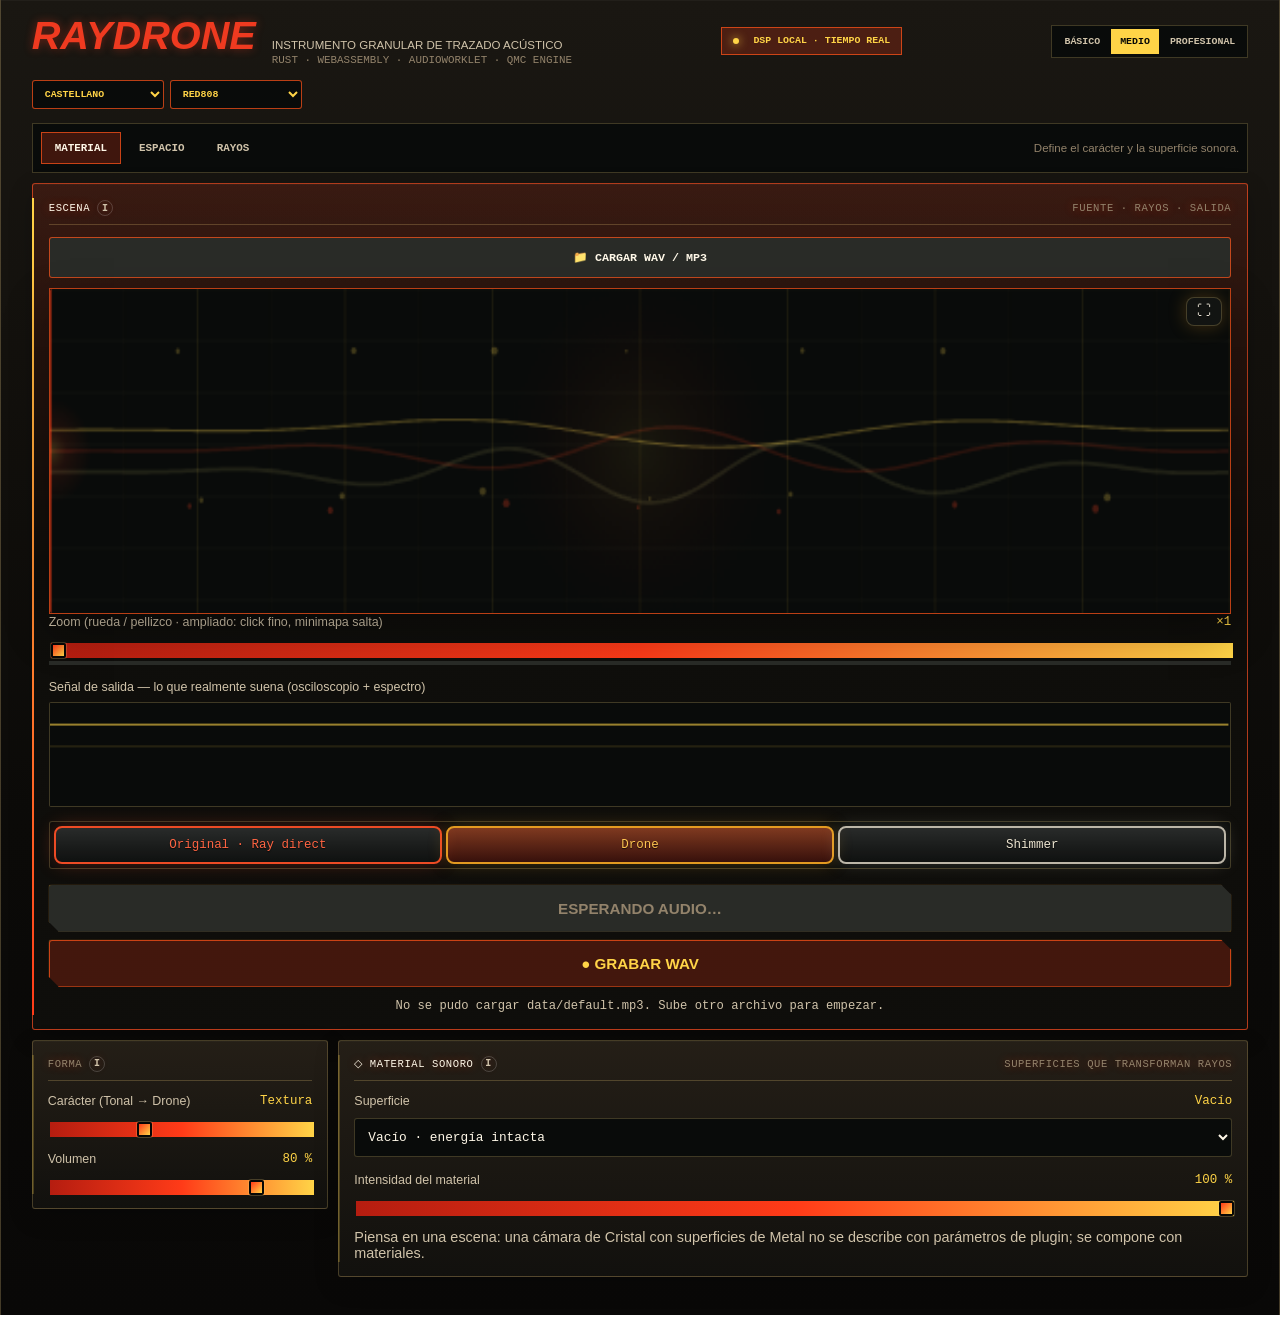
==== wasm/index.html @ 37c4bc97 "Auditoría sobre master: arregla el fallo de wasm desactualizado y 5 bugs vivos El .wasm no está en g" ====
<!DOCTYPE html>
<html lang="es">
<head>
    <meta charset="UTF-8">
    <meta name="viewport" content="width=device-width, initial-scale=1.0">
    <title>RayDrone · WASM</title>
    <style>
        :root {
            --bg:#060706; --surface:#121412; --surface-2:#292b27; --surface-3:#090b0a;
            --panel:#171a16; --line:rgba(255,218,128,0.22); --line-strong:rgba(255,84,26,0.72);
            --accent:#ff3b18; --accent-dim:#b51d10; --accent-soft:rgba(255,59,24,0.22);
            --accent-2:#ffd447; --text:#fff8e8; --muted:#d0c3aa; --muted-2:#93836b;
            --focus:#fff18a;
            --glow-a:rgba(255,59,24,0.14); --glow-b:rgba(255,212,71,0.08); --glow-c:rgba(255,120,36,0.06);
        }
        :root[data-theme="ocean"] { --bg:#06131c; --surface:#0b202b; --surface-2:#103344; --surface-3:#07161f; --panel:#0d2632; --line:rgba(125,231,211,.16); --line-strong:rgba(50,199,255,.38);
            --accent:#32c7ff; --accent-dim:#1385b5; --accent-soft:rgba(50,199,255,.16); --accent-2:#7de7d3; --text:#eafaff; --muted:#a6c4cf; --muted-2:#72919e; --focus:#ffe38a;
            --glow-a:rgba(50,199,255,.10); --glow-b:rgba(125,231,211,.055); --glow-c:rgba(34,132,255,.07); }
        :root[data-theme="neon"] { --bg:#100719; --surface:#1c0e26; --surface-2:#28113a; --surface-3:#12091a; --panel:#21102e; --line:rgba(255,50,213,.18); --line-strong:rgba(113,255,117,.42);
            --accent:#ff32d5; --accent-dim:#a50b8b; --accent-soft:rgba(255,50,213,.16); --accent-2:#71ff75; --text:#fff1ff; --muted:#d0b4d5; --muted-2:#9d78a7; --focus:#fff45c;
            --glow-a:rgba(255,50,213,.10); --glow-b:rgba(113,255,117,.055); --glow-c:rgba(113,80,255,.08); }
        :root[data-theme="sunset"] { --bg:#1a0d0a; --surface:#291613; --surface-2:#3a1e18; --surface-3:#1b0d0a; --panel:#2f1914; --line:rgba(255,209,102,.18); --line-strong:rgba(255,122,69,.42);
            --accent:#ff7a45; --accent-dim:#c24b29; --accent-soft:rgba(255,122,69,.16); --accent-2:#c58cff; --text:#fff4e9; --muted:#d1b4a3; --muted-2:#a47d68; --focus:#fff0b5;
            --glow-a:rgba(255,122,69,.11); --glow-b:rgba(197,140,255,.075); --glow-c:rgba(214,62,45,.07); }
        :root[data-theme="grayscale"] { --bg:#111; --surface:#1a1a1a; --surface-2:#242424; --surface-3:#0d0d0d; --panel:#202020; --line:rgba(255,255,255,.14); --line-strong:rgba(215,215,215,.38);
            --accent:#d7d7d7; --accent-dim:#858585; --accent-soft:rgba(215,215,215,.14); --accent-2:#f2f2f2; --text:#f7f7f7; --muted:#b7b7b7; --muted-2:#888; --focus:#fff;
            --glow-a:rgba(255,255,255,.06); --glow-b:rgba(180,180,180,.035); --glow-c:rgba(255,255,255,.025); }
        :root[data-theme="rainbow"] { --bg:#080a12; --surface:#141821; --surface-2:#252d3e; --surface-3:#0b0f18; --panel:#111722; --line:rgba(255,255,255,.22); --line-strong:rgba(0,229,255,.66);
            --accent:#ff4dca; --accent-dim:#8f2f9b; --accent-soft:rgba(255,77,202,.22); --accent-2:#20f0ff; --text:#fbfbff; --muted:#c8cbe0; --muted-2:#9298b0; --focus:#ecff58;
            --glow-a:rgba(255,77,202,.16); --glow-b:rgba(32,240,255,.11); --glow-c:rgba(177,109,255,.14);
            --rainbow-yellow:#ffd84d; --rainbow-green:#71ff75; --rainbow-violet:#b16dff; }
        html[data-theme="red808"] body { background:
            linear-gradient(180deg,rgba(240,74,36,.08),transparent 34%),
            linear-gradient(115deg,rgba(227,184,79,.045),transparent 42%,rgba(255,120,36,.04)),
            linear-gradient(180deg,#111210 0%,var(--bg) 100%); }
        html[data-theme="red808"] .container { box-shadow:inset 0 1px 0 rgba(255,255,255,.035), 0 24px 70px rgba(0,0,0,.52), 0 0 28px rgba(240,74,36,.06); }
        html[data-theme="red808"] .panel { box-shadow:inset 0 1px 0 rgba(255,236,198,.025), 0 8px 24px rgba(0,0,0,.18); }
        html[data-theme="red808"] .panel-title { letter-spacing:.055em; text-shadow:0 0 8px rgba(255,59,24,.28); }
        html[data-theme="red808"] .btn, html[data-theme="red808"] .preset.active, html[data-theme="red808"] .material-choice.active { box-shadow:0 0 0 1px rgba(255,212,71,.26),0 0 18px rgba(255,59,24,.20); }
        html[data-theme="red808"] input[type="range"]::-webkit-slider-runnable-track { background:linear-gradient(90deg,var(--accent-dim),var(--accent),var(--accent-2)); }
        html[data-theme="red808"] .container { background:linear-gradient(180deg,#1a1712,#0c0b09 62%,#090807); border-color:rgba(255,219,145,.24); }
        html[data-theme="red808"] .panel { background:linear-gradient(180deg,rgba(37,31,23,.98),rgba(18,17,14,.98)); }
        html[data-theme="red808"] .scene { background:linear-gradient(180deg,rgba(239,58,27,.16),rgba(15,14,11,.98) 46%); border-color:rgba(255,81,36,.68); }
        html[data-theme="red808"] h1, html[data-theme="red808"] .panel-title { color:#ef3a20; text-shadow:0 0 10px rgba(239,58,32,.42); }
        html[data-theme="red808"] .material-choice, html[data-theme="red808"] .preset { border-radius:8px; border-width:2px; background:linear-gradient(180deg,rgba(255,255,255,.13),rgba(255,255,255,.025)); color:#fff3dd; text-shadow:0 1px 1px rgba(0,0,0,.72); box-shadow:inset 0 1px 0 rgba(255,244,218,.16),0 7px 14px rgba(0,0,0,.3); transition:transform .14s ease,filter .14s ease,box-shadow .14s ease; }
        html[data-theme="red808"] .material-choice { min-height:84px; padding:12px 9px; }
        html[data-theme="red808"] .material-choice span { color:rgba(255,235,205,.72); }
        html[data-theme="red808"] .material-choice:hover, html[data-theme="red808"] .preset:hover { transform:translateY(-1px); filter:brightness(1.1); }
        html[data-theme="red808"] .material-choice.active, html[data-theme="red808"] .preset.active { background:linear-gradient(180deg,rgba(255,107,56,.48),rgba(120,25,12,.42)); box-shadow:inset 0 0 18px rgba(255,212,71,.08),0 0 26px currentColor; }
        html[data-theme="red808"] .material-choice:nth-child(6n+1), html[data-theme="red808"] .material-choice:nth-child(6n+2), html[data-theme="red808"] .material-choice:nth-child(6n+3) { border-color:#e52e1e; color:#ff4935; box-shadow:0 0 18px rgba(229,46,30,.3); }
        html[data-theme="red808"] .material-choice:nth-child(6n+4) { border-color:#f06424; color:#ff7736; box-shadow:0 0 18px rgba(240,100,36,.3); }
        html[data-theme="red808"] .material-choice:nth-child(6n+5), html[data-theme="red808"] .preset:nth-child(6n+2) { border-color:#e39a21; color:#ffc451; box-shadow:0 0 18px rgba(227,154,33,.26); }
        html[data-theme="red808"] .material-choice:nth-child(6n), html[data-theme="red808"] .preset:nth-child(6n+3) { border-color:#bcb6a8; color:#eee6d1; box-shadow:0 0 18px rgba(222,214,192,.18); }
        html[data-theme="red808"] .preset:nth-child(6n+1) { border-color:#ed4b25; color:#ff6543; box-shadow:0 0 18px rgba(237,75,37,.28); }
        html[data-theme="rainbow"] body { overflow-x:hidden; background:
            radial-gradient(circle at 50% -10%,rgba(255,77,202,.15),transparent 32%),
            linear-gradient(180deg,#111022 0%,#080b13 48%,var(--bg) 100%); }
        html[data-theme="rainbow"] body::before { content:""; position:fixed; inset:-28%; z-index:0; pointer-events:none;
            background:conic-gradient(from 210deg at 50% 50%,rgba(255,77,202,.22),rgba(255,216,77,.12),rgba(113,255,117,.14),rgba(32,240,255,.18),rgba(177,109,255,.16),rgba(255,77,202,.22));
            filter:blur(96px) saturate(135%); animation:rainbow-drift 22s linear infinite; }
        html[data-theme="rainbow"] body::after { content:""; position:fixed; inset:0; z-index:0; pointer-events:none; opacity:.2;
            background:linear-gradient(90deg,rgba(255,255,255,.025) 1px,transparent 1px),linear-gradient(0deg,rgba(255,255,255,.018) 1px,transparent 1px);
            background-size:34px 34px; mask-image:linear-gradient(180deg,#000 0%,rgba(0,0,0,.35) 60%,transparent 100%); }
        html[data-theme="rainbow"] body > * { position:relative; z-index:1; }
        html[data-theme="rainbow"] .container { background:linear-gradient(180deg,#171727,#090c14 58%,#070a11); border-color:rgba(255,255,255,.2); box-shadow:0 0 0 1px rgba(255,39,171,.35),0 0 34px rgba(255,39,171,.16),0 24px 70px rgba(0,0,0,.72); }
        html[data-theme="rainbow"] .panel { background:linear-gradient(180deg,rgba(28,31,52,.96),rgba(12,16,26,.98)); box-shadow:inset 0 0 0 1px rgba(255,255,255,.11),0 14px 36px rgba(0,0,0,.28); }
        html[data-theme="rainbow"] .scene { background:linear-gradient(180deg,rgba(255,32,177,.13),rgba(11,15,25,.96) 42%); border-color:rgba(255,32,177,.56); }
        html[data-theme="rainbow"] .panel-title, html[data-theme="rainbow"] h1 { color:#ff2bb2; text-shadow:0 0 10px rgba(255,43,178,.58),0 0 28px rgba(255,43,178,.25); }
        html[data-theme="rainbow"] .sub, html[data-theme="rainbow"] .badge { color:#aeb4d6; }
        html[data-theme="rainbow"] .material-choices { gap:9px; }
        html[data-theme="rainbow"] .material-choice, html[data-theme="rainbow"] .preset { border-radius:5px; border-width:2px; background:linear-gradient(180deg,rgba(255,255,255,.12),rgba(255,255,255,.025)); color:#f5f7ff; text-shadow:0 1px 1px rgba(0,0,0,.65); box-shadow:inset 0 1px 0 rgba(255,255,255,.14),0 6px 14px rgba(0,0,0,.24); }
        html[data-theme="rainbow"] .material-choice { min-height:84px; padding:12px 9px; }
        html[data-theme="rainbow"] .material-choice span { color:rgba(255,255,255,.75); }
        html[data-theme="rainbow"] .material-choice:hover, html[data-theme="rainbow"] .preset:hover { transform:translateY(-1px); filter:saturate(1.15) brightness(1.12); }
        html[data-theme="rainbow"] .material-choice.active, html[data-theme="rainbow"] .preset.active { color:#fff; background:linear-gradient(180deg,rgba(255,255,255,.22),rgba(255,255,255,.07)); box-shadow:inset 0 0 18px rgba(255,255,255,.08),0 0 26px currentColor; }
        html[data-theme="rainbow"] .material-choice:nth-child(6n+1), html[data-theme="rainbow"] .preset:nth-child(6n+1) { border-color:#ff334d; color:#ff4b60; box-shadow:0 0 18px rgba(255,51,77,.34); }
        html[data-theme="rainbow"] .material-choice:nth-child(6n+2), html[data-theme="rainbow"] .preset:nth-child(6n+2) { border-color:#ffdc4a; color:#ffe36d; box-shadow:0 0 18px rgba(255,220,74,.28); }
        html[data-theme="rainbow"] .material-choice:nth-child(6n+3), html[data-theme="rainbow"] .preset:nth-child(6n+3) { border-color:#4dff88; color:#6dff9e; box-shadow:0 0 18px rgba(77,255,136,.3); }
        html[data-theme="rainbow"] .material-choice:nth-child(6n+4), html[data-theme="rainbow"] .preset:nth-child(6n+4) { border-color:#16f7ff; color:#42fbff; box-shadow:0 0 18px rgba(22,247,255,.34); }
        html[data-theme="rainbow"] .material-choice:nth-child(6n+5), html[data-theme="rainbow"] .preset:nth-child(6n+5) { border-color:#4aa8ff; color:#70baff; box-shadow:0 0 18px rgba(74,168,255,.3); }
        html[data-theme="rainbow"] .material-choice:nth-child(6n), html[data-theme="rainbow"] .preset:nth-child(6n) { border-color:#ff3dbf; color:#ff63cd; box-shadow:0 0 18px rgba(255,61,191,.34); }
        html[data-theme="rainbow"] .btn, html[data-theme="rainbow"] select, html[data-theme="rainbow"] input[type="range"] { border-color:rgba(255,255,255,.22); }
        html[data-theme="sunset"] body { background:linear-gradient(180deg,#24101b 0%,#160b12 56%,var(--bg) 100%); }
        html[data-theme="sunset"] .container { background:linear-gradient(180deg,#311321,#190b14 62%,#12090f); border-color:rgba(255,122,69,.32); box-shadow:0 0 0 1px rgba(255,77,153,.18),0 24px 70px rgba(0,0,0,.58),0 0 34px rgba(197,140,255,.12); }
        html[data-theme="sunset"] .panel { background:linear-gradient(180deg,rgba(58,25,37,.97),rgba(28,13,22,.98)); }
        html[data-theme="sunset"] .scene { background:linear-gradient(180deg,rgba(255,94,46,.18),rgba(31,13,24,.98) 46%); border-color:rgba(255,122,69,.62); }
        html[data-theme="sunset"] h1, html[data-theme="sunset"] .panel-title { color:#ff7040; text-shadow:0 0 10px rgba(255,112,64,.44),0 0 24px rgba(197,140,255,.22); }
        html[data-theme="sunset"] .material-choice, html[data-theme="sunset"] .preset { border-radius:8px; border-width:2px; background:linear-gradient(180deg,rgba(255,255,255,.14),rgba(255,255,255,.025)); color:#fff2ec; text-shadow:0 1px 1px rgba(0,0,0,.68); box-shadow:inset 0 1px 0 rgba(255,238,228,.16),0 7px 14px rgba(0,0,0,.28); transition:transform .14s ease,filter .14s ease,box-shadow .14s ease; }
        html[data-theme="sunset"] .material-choice { min-height:84px; padding:12px 9px; }
        html[data-theme="sunset"] .material-choice span { color:rgba(255,228,228,.74); }
        html[data-theme="sunset"] .material-choice:hover, html[data-theme="sunset"] .preset:hover { transform:translateY(-1px); filter:brightness(1.1) saturate(1.1); }
        html[data-theme="sunset"] .material-choice.active, html[data-theme="sunset"] .preset.active { background:linear-gradient(180deg,rgba(255,128,84,.42),rgba(113,31,78,.38)); box-shadow:inset 0 0 18px rgba(255,199,117,.08),0 0 26px currentColor; }
        html[data-theme="sunset"] .material-choice:nth-child(6n+1), html[data-theme="sunset"] .material-choice:nth-child(6n+2), html[data-theme="sunset"] .material-choice:nth-child(6n+3) { border-color:#ff643c; color:#ff7a4f; box-shadow:0 0 18px rgba(255,100,60,.3); }
        html[data-theme="sunset"] .material-choice:nth-child(6n+4), html[data-theme="sunset"] .preset:nth-child(6n+1) { border-color:#d6389f; color:#f05bc0; box-shadow:0 0 18px rgba(214,56,159,.3); }
        html[data-theme="sunset"] .material-choice:nth-child(6n+5), html[data-theme="sunset"] .preset:nth-child(6n+2) { border-color:#b96cf0; color:#d18cff; box-shadow:0 0 18px rgba(185,108,240,.32); }
        html[data-theme="sunset"] .material-choice:nth-child(6n), html[data-theme="sunset"] .preset:nth-child(6n+3) { border-color:#ffad4c; color:#ffc064; box-shadow:0 0 18px rgba(255,173,76,.27); }
        @keyframes rainbow-drift { from { transform:rotate(0deg) scale(1.05); } to { transform:rotate(360deg) scale(1.05); } }
        * { box-sizing: border-box; }
        body { background:
                   linear-gradient(180deg, var(--glow-a), transparent 34%),
                   linear-gradient(115deg, var(--glow-b), transparent 42%, var(--glow-c)),
                   linear-gradient(180deg, #090a0f 0%, var(--bg) 100%);
               color:var(--text);
               font-family:'Segoe UI',Tahoma,sans-serif; display:flex; justify-content:center;
               padding:28px 16px; margin:0; min-height:100vh; }
        .container { background:linear-gradient(180deg, var(--surface), var(--bg));
                     padding:22px; border-radius:8px; width:min(1180px,100%);
                     border:1px solid var(--line); box-shadow:0 24px 70px rgba(0,0,0,0.36); }
        h1 { font-size:1.85rem; text-align:center; margin:0; letter-spacing:0;
             text-transform:uppercase; color:var(--text); }
        h1::after { content:""; display:block; width:88px; height:2px; margin:10px auto 0;
                    background:linear-gradient(90deg, transparent, var(--accent), var(--accent-2), transparent); }
        .sub { text-align:center; color:var(--muted); font-size:0.9rem; margin:10px 0 6px; }
        .badge { display:block; width:max-content; max-width:100%; margin:0 auto 22px; padding:5px 10px;
                 border:1px solid var(--line); border-radius:999px; background:var(--surface-3);
                 text-align:center; font-family:ui-monospace, SFMono-Regular, Consolas, monospace;
                 font-size:0.68rem; letter-spacing:0; color:var(--muted); text-transform:uppercase; }

        /* ── Deck: rejilla de módulos (responsive) ── */
        .deck { display:grid; gap:14px; grid-template-columns:1fr; }
        @media (min-width:1000px) {
            .deck { grid-template-columns:minmax(0,1.55fr) minmax(260px,1fr) minmax(260px,1fr); align-items:start; }
            .scene  { grid-column:1; grid-row:1 / span 2; }
            .p-shape  { grid-column:2; grid-row:1; }
            .p-optics { grid-column:2; grid-row:2; }
            .p-space  { grid-column:3; grid-row:1; }
            .p-engine { grid-column:3; grid-row:2; }
            .p-play { grid-column:1 / -1; grid-row:3; }
            .p-ambient { grid-column:1 / -1; grid-row:4; }
            .p-tune { grid-column:1 / -1; grid-row:5; }
            .lab    { grid-column:1 / -1; grid-row:6; }
            .p-game { grid-column:1 / -1; grid-row:7; }
            .micro-grid { grid-template-columns:300px 1fr; }
            .ambient-grid { grid-template-columns:repeat(5,1fr); }
            .tune-filter { grid-template-columns:repeat(5,1fr); }
        }
        .panel { background:linear-gradient(180deg, var(--surface-2), var(--surface-3));
                 border:1px solid var(--line); border-radius:8px; padding:16px;
                 box-shadow:inset 0 1px 0 rgba(255,255,255,0.035); }
        .scene { background:linear-gradient(180deg, var(--accent-soft), var(--surface-3)); border-color:var(--line-strong); }
        .panel-title { font-family:ui-monospace, SFMono-Regular, Consolas, monospace; font-size:0.72rem;
                       letter-spacing:0; text-transform:uppercase; color:var(--muted);
                       margin-bottom:14px; padding-bottom:10px; border-bottom:1px solid var(--line);
                       display:flex; justify-content:space-between; gap:10px; align-items:center; }
        .panel-title > span:first-child { color:var(--text); }
        .panel-title > span:last-child { color:var(--muted-2); text-align:right; }

        /* ── Info badge: small "i" next to each section title, tooltip on hover/focus ── */
        .info-badge { position:relative; display:inline-flex; align-items:center; justify-content:center;
                      width:16px; height:16px; margin-left:7px; border-radius:50%;
                      border:1px solid rgba(255,255,255,0.18); color:var(--muted);
                      font-size:10px; font-style:normal; font-weight:bold; cursor:help;
                      vertical-align:middle; user-select:none; }
        .info-badge:hover, .info-badge:focus { color:var(--accent-2); border-color:var(--accent-2); outline:none; }
        .info-tip { position:absolute; left:0; top:21px; z-index:20; width:280px; max-width:min(76vw,320px);
                    background:var(--surface); border:1px solid var(--line-strong); border-radius:8px;
                    padding:9px 11px; font-family:'Segoe UI',Tahoma,sans-serif; font-size:0.72rem;
                    font-weight:normal; letter-spacing:0; text-transform:none; color:#e7edf4;
                    line-height:1.4; box-shadow:0 10px 30px rgba(0,0,0,0.5);
                    opacity:0; pointer-events:none; transition:opacity .12s; }
        .info-badge:hover .info-tip, .info-badge:focus .info-tip { opacity:1; }

        .file-label { display:block; text-align:center; background:var(--surface-2);
                      border:1px dashed var(--line-strong); padding:14px; border-radius:8px;
                      cursor:pointer; color:var(--text); font-weight:650; transition:background .18s, border-color .18s, color .18s; }
        .file-label:hover { background:var(--accent-soft); border-color:var(--accent); color:var(--text); }
        input[type="file"] { display:none; }
        canvas { display:block; width:100%; height:120px; background:var(--surface-3); border-radius:8px;
                 border:1px solid var(--line); margin:14px 0; cursor:crosshair; }
        .presets { display:grid; grid-template-columns:repeat(3,1fr); gap:4px; margin-bottom:8px;
                   padding:4px; border-radius:8px; background:var(--surface-3); border:1px solid var(--line); }
        .preset { padding:10px 8px; border:1px solid transparent; border-radius:6px; background:transparent;
                  color:var(--muted); font-family:ui-monospace, SFMono-Regular, Consolas, monospace;
                  font-size:0.78rem; cursor:pointer; transition:background .18s, color .18s, border-color .18s; }
        .preset:hover { background:var(--surface-2); color:var(--text); }
        .preset.active { background:linear-gradient(180deg, var(--accent-soft), var(--surface-3));
                         border-color:var(--line-strong); color:var(--text); }
        .ctl { margin-bottom:15px; }
        .ctl:last-child { margin-bottom:0; }
        .ctl label { display:flex; justify-content:space-between; gap:12px; font-size:0.78rem;
                     text-transform:none; letter-spacing:0; color:var(--muted); margin-bottom:8px; line-height:1.35; }
        .ctl label .v, .v { color:var(--accent-2); font-family:ui-monospace, SFMono-Regular, Consolas, monospace; white-space:nowrap; }
        .ctl.row { display:flex; justify-content:space-between; align-items:center; }
        input[type="range"] { -webkit-appearance:none; appearance:none; width:100%; height:7px; background:var(--surface-2);
                              border-radius:999px; outline:none; }
        input[type="range"]::-webkit-slider-thumb { -webkit-appearance:none; width:18px; height:18px; border-radius:50%;
                              background:linear-gradient(135deg,var(--accent),var(--accent-2)); cursor:pointer;
                              border:2px solid var(--bg); box-shadow:0 0 0 1px var(--line); }
        input[type="checkbox"] { width:20px; height:20px; accent-color:var(--accent); cursor:pointer; }
        select { width:100%; background:var(--surface-3); color:var(--text); border:1px solid var(--line);
                 border-radius:8px; padding:10px 9px; font-family:ui-monospace, SFMono-Regular, Consolas, monospace;
                 font-size:0.8rem; cursor:pointer; }
        select:focus { outline:none; border-color:var(--accent-2); }
        :where(button, input, select, .info-badge, a):focus-visible {
            outline:2px solid var(--focus); outline-offset:3px;
        }
        #wave { height:150px; touch-action:pan-y; }
        #outwave { height:84px; cursor:default; margin:0 0 14px; }

        /* ── Piano: teclado / ratón / táctil ── */
        #piano { position:relative; height:76px; margin:0; touch-action:none;
                 border:1px solid var(--line); border-radius:8px; overflow:hidden; background:var(--surface-3); }
        .piano-key { position:absolute; top:0; box-sizing:border-box; cursor:pointer; transition:background .05s; }
        .piano-key.white { height:100%; background:#e6e6ea; border:1px solid rgba(0,0,0,0.4); border-radius:0 0 5px 5px; z-index:1; }
        .piano-key.white.on { background:var(--accent); }
        .piano-key.black { height:60%; background:#161018; border:1px solid rgba(0,0,0,0.6); border-radius:0 0 4px 4px; z-index:2; }
        .piano-key.black.on { background:var(--accent-dim); box-shadow:0 0 10px var(--accent); }
        /* Pantalla completa de la sección gráfica + rayos */
        #viz-wrap:fullscreen, #viz-wrap:-webkit-full-screen { width:100vw; height:100vh; background:var(--bg); }
        #viz-wrap:fullscreen canvas, #viz-wrap:-webkit-full-screen canvas { height:100% !important; border-radius:0; }
        #fs-btn { position:absolute; right:8px; top:8px; z-index:3; padding:5px 10px; font-size:14px; line-height:1.2;
                  background:var(--surface); border:1px solid var(--line); color:var(--text); }
        .micro-grid { display:grid; gap:16px; grid-template-columns:1fr; align-items:start; }
        .ambient-grid { display:grid; gap:14px; grid-template-columns:1fr 1fr; }
        .tune-filter { display:grid; gap:14px; grid-template-columns:1fr 1fr; margin-top:14px;
                       padding-top:12px; border-top:1px solid var(--line); }
        #lattice { height:180px; cursor:default; margin:0; }
        .btn { width:100%; border:1px solid transparent; padding:14px; border-radius:8px; font-size:0.95rem; font-weight:750;
               text-transform:uppercase; letter-spacing:0; cursor:pointer; transition:transform .18s, background .18s, border-color .18s; }
        .btn:hover { transform:translateY(-1px); }
        .btn-play { background:linear-gradient(135deg,var(--accent-dim),var(--accent)); color:var(--bg); margin-top:8px; }
        .btn-play:disabled { background:var(--surface-2); color:var(--muted-2); cursor:not-allowed; transform:none; }
        .btn-record { margin-top:8px; background:var(--accent-soft); color:var(--accent-2); border-color:var(--line-strong); }
        .btn-record:hover { background:var(--accent-soft); }
        .btn-record.recording { background:var(--accent); color:var(--bg); border-color:var(--accent); }
        .status { text-align:center; font-family:ui-monospace, SFMono-Regular, Consolas, monospace;
                  font-size:0.76rem; color:var(--muted); margin-top:12px; min-height:1em; }
        #meter { height:7px; background:var(--surface-2); border-radius:999px; overflow:hidden; margin:-6px 0 14px; }
        #meter-fill { height:100%; width:0%; background:linear-gradient(90deg,var(--accent-dim),var(--accent),var(--accent-2));
                      transition:width .08s linear; }
        .lab canvas { height:240px; cursor:default; }
        .lab-ab { display:grid; grid-template-columns:repeat(5,1fr); gap:8px; margin-top:10px; }
        h1, .badge, .panel-title, .ctl label, .btn { letter-spacing:0; }
        @media (max-width:760px) {
            body { padding:10px 8px; }
            .container { padding:14px 12px; border-radius:8px; }
            h1 { font-size:1.35rem; }
            .deck { gap:12px; }
            .panel { padding:14px; }
            .panel-title { align-items:flex-start; flex-direction:column; gap:4px; }
            .panel-title > span:last-child { text-align:left; }
            .presets, .ambient-grid, .tune-filter, .lab-ab { grid-template-columns:1fr; }
            .micro-grid { grid-template-columns:1fr; }
            #wave { height:132px; }
            .info-tip { left:auto; right:0; }
        }

        /* RayDrone Studio 2026: instrumento primero, formulario después. */
        body { display:block; padding:0; overflow-x:hidden; background:var(--bg);
               background-image:linear-gradient(var(--line) 1px,transparent 1px),
                                linear-gradient(90deg,var(--line) 1px,transparent 1px),
                                radial-gradient(circle at 50% -15%,var(--glow-b),transparent 42%);
               background-size:40px 40px,40px 40px,100% 100%; }
        .container { width:min(1500px,100%); min-height:100vh; margin:auto; padding:16px clamp(14px,2.4vw,36px) 38px;
                     border:0; border-left:1px solid var(--line); border-right:1px solid var(--line); border-radius:0;
                     background:linear-gradient(180deg,var(--surface-3),var(--bg)); box-shadow:0 0 120px rgba(0,0,0,.7); }
        .studio-head { min-height:62px; display:flex; justify-content:space-between; align-items:center; gap:14px; margin-bottom:14px; flex-wrap:wrap; }
        .studio-brand { display:flex; align-items:baseline; gap:16px; min-width:0; }
        h1 { flex:none; font-family:Impact,'Arial Narrow',sans-serif; font-style:italic; font-size:clamp(1.75rem,3.1vw,2.8rem);
             line-height:1; text-align:left; white-space:nowrap; }
        h1::after { display:none; }
        .studio-copy { min-width:0; }
        .studio-copy .sub { margin:0 0 3px; text-align:left; font-size:.72rem; text-transform:uppercase; }
        .studio-copy .badge { margin:0; padding:0; border:0; border-radius:0; background:none; color:var(--muted-2); }
        .engine-live { flex:none; display:flex; gap:14px; align-items:center; padding:8px 11px; border:1px solid var(--line-strong);
                       background:var(--accent-soft); font:700 .62rem/1 ui-monospace,SFMono-Regular,Consolas,monospace;
                       color:var(--accent-2); text-transform:uppercase; }
        .engine-live::before { content:""; width:6px; height:6px; border-radius:50%; background:var(--accent-2);
                               box-shadow:0 0 10px var(--accent-2); animation:enginePulse 1.7s ease-in-out infinite; }
        .environment-switch { display:flex; align-items:center; gap:2px; padding:3px; border:1px solid var(--line); background:var(--surface-3); min-width:0; }
        .environment-switch button { border:0; background:transparent; color:var(--muted); padding:7px 9px; font:700 .62rem ui-monospace,SFMono-Regular,Consolas,monospace; cursor:pointer; text-transform:uppercase; }
        .environment-switch button.active { color:var(--bg); background:var(--accent-2); }
        .ui-selects .language-select, .ui-selects .theme-select { width:132px; min-width:0; max-width:132px; }
        .workspace-nav { grid-column:1 / -1; display:flex; align-items:center; justify-content:space-between; gap:14px;
                         padding:8px; border:1px solid var(--line); background:var(--surface-3); }
        .workspace-tabs { display:flex; gap:4px; flex-wrap:wrap; }
        .workspace-tab { border:1px solid transparent; background:transparent; color:var(--muted); padding:9px 13px;
                         font:700 .68rem ui-monospace,SFMono-Regular,Consolas,monospace; cursor:pointer; text-transform:uppercase; }
        .workspace-tab:hover { color:var(--text); border-color:var(--line); }
        .workspace-tab.active { color:var(--text); border-color:var(--line-strong); background:var(--accent-soft); }
        .workspace-hint { color:var(--muted-2); font-size:.72rem; text-align:right; }
        .basic-console { display:none; grid-column:1 / -1; overflow:hidden; }
        .basic-intro { display:flex; justify-content:space-between; align-items:end; gap:24px; margin-bottom:15px; }
        .basic-intro h2 { margin:0 0 5px; font-size:1.15rem; font-weight:600; }
        .basic-intro p { margin:0; color:var(--muted); font-size:.82rem; }
        .material-choices { display:grid; grid-template-columns:repeat(6,minmax(0,1fr)); gap:7px; margin-bottom:16px; }
        .material-choice { min-height:72px; padding:10px 8px; border:1px solid var(--line); background:var(--surface-3); color:var(--muted);
                           cursor:pointer; text-align:left; font:700 .68rem ui-monospace,SFMono-Regular,Consolas,monospace; }
        .material-choice span { display:block; margin-top:6px; color:var(--muted-2); font:400 .68rem 'Segoe UI',Tahoma,sans-serif; }
        .material-choice:hover { border-color:var(--line-strong); color:var(--text); }
        .material-choice.active { border-color:var(--accent-2); color:var(--accent-2); background:var(--accent-soft); box-shadow:inset 0 0 24px var(--glow-b); }
        .macro-grid { display:grid; grid-template-columns:repeat(4,minmax(0,1fr)); gap:12px; padding-top:14px; border-top:1px solid var(--line); }
        .macro-card { padding:12px; background:var(--surface); border:1px solid var(--line); }
        .macro-card .macro-name { display:block; margin-bottom:3px; color:var(--text); font-size:.76rem; font-weight:600; }
        .macro-card small { display:block; min-height:32px; color:var(--muted-2); font-size:.68rem; line-height:1.35; }
        .basic-summary { margin-top:12px; padding:10px 12px; border-left:2px solid var(--accent); color:var(--muted); background:var(--accent-soft); font-size:.76rem; }

        body[data-environment="basic"] .workspace-nav,
        body[data-environment="basic"] [data-workspace-panel] { display:none !important; }
        body[data-environment="basic"] .basic-console { display:block; }
        body[data-environment="basic"] #fs-btn,
        body[data-environment="basic"] #hud,
        body[data-environment="basic"] #rec { display:none !important; }
        body:not([data-environment="basic"]) .basic-console { display:none; }
        body:not([data-environment="basic"]) [data-workspace-panel] { display:none; }
        body[data-workspace="material"] [data-workspace-panel="material"],
        body[data-workspace="space"] [data-workspace-panel="space"],
        body[data-workspace="rays"] [data-workspace-panel="rays"],
        body[data-workspace="tuning"] [data-workspace-panel="tuning"],
        body[data-workspace="analysis"] [data-workspace-panel="analysis"],
        body[data-workspace="live"] [data-workspace-panel="live"] { display:block; }
        body[data-environment="medium"] [data-access="professional"],
        body[data-environment="medium"] .pro-control { display:none !important; }
        .compare-grid { display:grid; grid-template-columns:1fr 1fr 1.15fr; gap:12px; }
        .compare-card { border:1px solid var(--line); padding:12px; background:var(--surface-3); min-height:110px; }
        .compare-card h3 { margin:0 0 8px; font-size:.72rem; color:var(--accent-2); letter-spacing:.06em; }
        .compare-metric { display:flex; justify-content:space-between; gap:12px; margin:5px 0; font: .72rem ui-monospace,SFMono-Regular,Consolas,monospace; color:var(--muted); }
        .compare-metric b { color:var(--text); }
        @keyframes enginePulse { 50% { opacity:.35; transform:scale(.7); } }
        .deck { gap:10px; }
        .panel { position:relative; border-radius:3px; padding:15px; background:linear-gradient(180deg,var(--panel),var(--surface-3));
                 border-color:var(--line); box-shadow:inset 0 1px var(--glow-b); }
        .panel::before { content:""; position:absolute; left:-1px; top:14px; bottom:14px; width:2px; background:var(--accent-2); opacity:.22; }
        .panel-title { margin-bottom:12px; padding-bottom:8px; font-size:.66rem; }
        .scene { padding:16px; border-color:var(--line-strong);
                 background:linear-gradient(150deg,var(--accent-soft),var(--glow-a) 60%,var(--surface-3)); }
        .scene::before { background:linear-gradient(var(--accent-2),var(--accent)); opacity:1; }
        #viz-wrap { overflow:hidden; border:1px solid var(--line-strong); background:var(--surface-3);
                    box-shadow:0 18px 42px rgba(0,0,0,.32),inset 0 0 70px var(--glow-b); }
        canvas { border-radius:2px; }
        #wave { height:clamp(240px,36vh,430px); margin:0; border:0; }
        #outwave { height:105px; border-radius:2px; }
        .file-label { padding:12px; margin-bottom:10px; border-radius:3px; border-style:solid;
                      background:var(--surface-2); font-family:ui-monospace,SFMono-Regular,Consolas,monospace;
                      text-transform:uppercase; font-size:.73rem; }
        .presets { border-radius:3px; }
        .preset { border-radius:2px; }
        .btn { border-radius:3px; clip-path:polygon(0 0,calc(100% - 10px) 0,100% 10px,100% 100%,10px 100%,0 calc(100% - 10px)); }
        input[type="range"] { height:4px; border-radius:0; }
        input[type="range"]::-webkit-slider-thumb { width:15px; height:15px; border-radius:2px; }
        select { border-radius:3px; }
        #piano { height:104px; border-radius:3px; }
        #meter { height:4px; border-radius:0; }
        .p-game { overflow:hidden; background:linear-gradient(110deg,var(--accent-soft),var(--panel) 60%); }
        .p-game::after { content:"RAYRUNNER"; position:absolute; right:-12px; bottom:-22px; font:italic 900 clamp(3rem,9vw,7rem)/1 Impact,'Arial Narrow',sans-serif;
                         color:rgba(255,255,255,.025); pointer-events:none; }
        @media (min-width:1000px) {
            .deck { grid-template-columns:repeat(4,minmax(0,1fr)); align-items:start; }
            .scene, .workspace-nav, .basic-console, .p-play, .p-ambient, .p-tune, .lab, .p-compare, .p-game { grid-column:1 / -1; grid-row:auto; }
            .p-shape, .p-space { grid-column:1; grid-row:auto; }
            .p-material, .p-motion { grid-column:2 / -1; grid-row:auto; }
            .p-optics { grid-column:1 / span 2; grid-row:auto; }
            .p-engine { grid-column:3 / span 2; grid-row:auto; }
        }
        @media (max-width:760px) {
            .container { padding:10px 8px 24px; }
            .studio-head { min-height:50px; margin-bottom:8px; flex-wrap:wrap; gap:8px; }
            .studio-brand { flex:1 1 auto; }
            .studio-copy { display:none; }
            .engine-live { font-size:.54rem; padding:7px; }
            .scene { padding:10px; }
            #wave { height:48vh; min-height:300px; }
            #piano { height:88px; }
            .panel-title { flex-direction:row; align-items:center; }
            .panel-title > span + span { display:none; }
            .environment-switch { width:100%; flex:1 0 100%; }
            .environment-switch button { flex:1; }
            .environment-switch .language-select { width:auto; max-width:none; flex:1 1 auto; }
            .workspace-nav { align-items:stretch; flex-direction:column; }
            .workspace-tabs { display:grid; grid-template-columns:repeat(3,1fr); }
            .workspace-tab { padding:9px 5px; }
            .workspace-hint { text-align:left; }
            .material-choices { grid-template-columns:repeat(2,1fr); }
            .macro-grid { grid-template-columns:1fr 1fr; }
            .basic-intro { display:block; }
            .compare-grid { grid-template-columns:1fr; }
        }
        @media (prefers-reduced-motion:reduce) { *,*::before,*::after { animation-duration:.01ms !important; animation-iteration-count:1 !important; } }
    </style>
    <!-- Vercel Analytics solo existe en un despliegue de Vercel. Cargarlo al
         servir localmente con Python producía un 404 ruidoso en consola. -->
    <script>
        window.va = window.va || function () { (window.vaq = window.vaq || []).push(arguments); };
        if (!/^(localhost|127\.0\.0\.1|\[::1\])$/.test(location.hostname)) {
            const analytics = document.createElement('script');
            analytics.defer = true;
            analytics.src = '/_vercel/insights/script.js';
            document.head.appendChild(analytics);
        }
    </script>
    <script src="i18n.js"></script>
</head>
<body data-environment="medium" data-workspace="material">
    <div class="container">
        <header class="studio-head">
            <div class="studio-brand">
                <h1>RayDrone</h1>
                <div class="studio-copy">
                    <p class="sub">Instrumento granular de trazado acústico</p>
                    <span class="badge">Rust · WebAssembly · AudioWorklet · QMC Engine</span>
                </div>
            </div>
            <div class="engine-live">DSP local · tiempo real</div>
            <div class="environment-switch" role="group" aria-label="Entorno de RayDrone">
                <button type="button" data-environment="basic" aria-pressed="false">Básico</button>
                <button type="button" data-environment="medium" class="active" aria-pressed="true">Medio</button>
                <button type="button" data-environment="professional" aria-pressed="false">Profesional</button>
            </div>
            <div class="ui-selects" aria-label="Preferencias visuales">
                <select class="language-select" aria-label="Idioma" title="Idioma">
                    <option value="ca">CATALÀ</option><option value="es">CASTELLANO</option><option value="eu">EUSKERA</option>
                    <option value="gl">GALEGO</option><option value="en">ENGLISH</option><option value="fr">FRANÇAIS</option>
                    <option value="de">DEUTSCH</option><option value="it">ITALIANO</option><option value="pt">PORTUGUÊS</option>
                </select>
                <select class="theme-select" aria-label="Tema visual" title="Tema visual">
                    <option value="ocean">Ocean</option><option value="neon">Neon</option><option value="sunset">Sunset</option>
                    <option value="grayscale">Grey Scale</option><option value="red808">Red808</option><option value="rainbow">Rainbow</option>
                </select>
            </div>
        </header>

        <div class="deck">
            <nav class="workspace-nav" aria-label="Área de trabajo">
                <div class="workspace-tabs">
                    <button type="button" class="workspace-tab active" data-workspace="material">Material</button>
                    <button type="button" class="workspace-tab" data-workspace="space">Espacio</button>
                    <button type="button" class="workspace-tab" data-workspace="rays">Rayos</button>
                    <button type="button" class="workspace-tab" data-workspace="tuning" data-access="professional">Afinación</button>
                    <button type="button" class="workspace-tab" data-workspace="analysis" data-access="professional">Analizar</button>
                    <button type="button" class="workspace-tab" data-workspace="live" data-access="professional">Directo</button>
                </div>
                <div class="workspace-hint" id="workspace-hint">Define el carácter y la superficie sonora.</div>
            </nav>

            <!-- ── SCENE / TRANSPORT ── -->
            <section class="panel scene">
                <div class="panel-title"><span>Scene<span class="info-badge" tabindex="0">i<span class="info-tip">Carga el WAV/MP3 que los rayos van a granular. Arriba: dónde caen los rayos sobre la onda de origen. Abajo: la señal que realmente suena (osciloscopio + espectro).</span></span></span><span>Source · Rays · Output</span></div>

                <label class="file-label" id="file-label" for="file">📁 Cargar WAV / MP3</label>
                <!-- iOS Safari con `audio/*` a secas abre el selector de FOTOS
                     (o deja el audio en gris); listar extensiones + MIME
                     concretos hace que ofrezca la app Archivos con los
                     audios seleccionables. -->
                <input type="file" id="file" accept="audio/*,audio/mpeg,audio/wav,audio/x-wav,audio/mp4,audio/aac,audio/flac,audio/ogg,.wav,.mp3,.m4a,.aac,.flac,.ogg,.aif,.aiff">

                <div id="viz-wrap" style="position:relative;">
                    <canvas id="wave" width="700" height="150"></canvas>
                    <button class="preset" id="fs-btn" title="Pantalla completa (onda + rayos)">⛶</button>
                    <!-- HUD de directo: leyenda de teclas (escenas + toggles). Tecla H lo oculta. -->
                    <div id="hud" style="position:absolute; left:0; right:0; bottom:0; z-index:2; display:flex; gap:14px; flex-wrap:wrap; justify-content:center; padding:7px 10px; font:12px ui-monospace,monospace; color:#cfcdd6; background:linear-gradient(transparent, rgba(5,6,11,.9)); pointer-events:none;">
                        <span id="hud-scenes"></span>
                        <span id="hud-tags"></span>
                    </div>
                </div>
                <div class="ctl zoom-control" style="margin:0 0 10px;">
                    <label>Zoom (rueda / pellizco · ampliado: click fino, minimapa salta) <span class="v" id="zoom-v">×1</span></label>
                    <input type="range" id="zoom" min="1" max="64" value="1" step="0.1">
                </div>
                <div id="meter"><div id="meter-fill"></div></div>

                <div class="ctl output-monitor" style="margin:0 0 6px;">
                    <label style="margin:0;">Señal de salida — lo que realmente suena (osciloscopio + espectro)</label>
                </div>
                <canvas id="outwave" width="700" height="90"></canvas>

                <div class="presets" id="scene-presets">
                    <button class="preset" data-mode="dry" data-t="0.3" data-aber="0" data-tail="0" data-evo="0" data-width="0" data-oct="0" data-reverb="0">Original · Ray direct</button>
                    <button class="preset active" data-mode="drone" data-t="0.35" data-aber="0" data-tail="0" data-evo="0" data-width="35" data-oct="0" data-reverb="15">Drone</button>
                    <button class="preset" data-mode="shimmer" data-t="0.6" data-aber="18" data-tail="0" data-evo="12" data-width="60" data-oct="50" data-reverb="45">Shimmer</button>
                </div>

                <button class="btn btn-play" id="play" disabled>Esperando audio…</button>
                <button class="btn btn-record" id="rec" disabled>● Grabar WAV</button>
                <div class="status" id="status">Carga un WAV o MP3 para empezar.</div>
            </section>

            <section class="panel basic-console" aria-labelledby="basic-title">
                <div class="basic-intro">
                    <div>
                        <h2 id="basic-title">Crea una escena, no una cadena de efectos</h2>
                        <p>Elige una materia y describe el resultado con cuatro gestos audibles.</p>
                    </div>
                    <span class="badge" style="margin:0;">Básico · controles macro</span>
                </div>
                <div class="material-choices" role="group" aria-label="Material sonoro">
                    <button type="button" class="material-choice active" data-material-choice="0">Vacío<span>Natural, sin color.</span></button>
                    <button type="button" class="material-choice" data-material-choice="1">Metal<span>Brillo y armónicos.</span></button>
                    <button type="button" class="material-choice" data-material-choice="2">Madera<span>Cuerpo medio cálido.</span></button>
                    <button type="button" class="material-choice" data-material-choice="3">Cristal<span>Cola limpia y larga.</span></button>
                    <button type="button" class="material-choice" data-material-choice="4">Agua<span>Movimiento orgánico.</span></button>
                    <button type="button" class="material-choice" data-material-choice="5">Plasma<span>Energía y caos.</span></button>
                </div>
                <div class="macro-grid">
                    <label class="macro-card" for="simple-character"><span class="macro-name">Carácter <b class="v" id="simple-character-v">Textura</b></span><small>De definido a nube densa.</small><input type="range" id="simple-character" min="0" max="100" value="35"></label>
                    <label class="macro-card" for="simple-motion"><span class="macro-name">Movimiento <b class="v" id="simple-motion-v">Quieto</b></span><small>Hace respirar y desplazarse los rayos.</small><input type="range" id="simple-motion" min="0" max="100" value="0"></label>
                    <label class="macro-card" for="simple-space"><span class="macro-name">Espacio <b class="v" id="simple-space-v">Cercano</b></span><small>Abre la cámara y sus reflexiones.</small><input type="range" id="simple-space" min="0" max="100" value="15"></label>
                    <label class="macro-card" for="simple-volume"><span class="macro-name">Volumen <b class="v" id="simple-volume-v">80 %</b></span><small>Nivel de escucha, sin cambiar la escena.</small><input type="range" id="simple-volume" min="0" max="100" value="80"></label>
                </div>
                <div class="basic-summary" id="basic-summary">Vacío · textura definida · cámara cercana · sin movimiento.</div>
            </section>

            <!-- ── SHAPE ── -->
            <section class="panel p-shape" data-workspace-panel="material">
                <div class="panel-title"><span>Shape<span class="info-badge" tabindex="0">i<span class="info-tip">Carácter mueve a la vez apertura, duración y densidad de grano (Tonal → Textura → Drone). Volumen es solo la ganancia de escucha: no toca el motor.</span></span></span></div>
                <div class="ctl">
                    <label>Carácter (Tonal → Drone) <span class="v" id="char-v">—</span></label>
                    <input type="range" id="char" min="0" max="100" value="35">
                </div>
                <div class="ctl">
                    <label>Volumen <span class="v" id="vol-v">80 %</span></label>
                    <input type="range" id="vol" min="0" max="100" value="80">
                </div>
            </section>

            <!-- ── OPTICS ── -->
            <section class="panel p-optics" data-workspace-panel="rays">
                <div class="panel-title"><span>Optics<span class="info-badge" tabindex="0">i<span class="info-tip">Aberración separa graves/agudos en bandas con filtrado propio (efecto "lente"). Cola/Rebotes hace que un grano al morir relance un hijo cerca de donde cayó, N veces. Pitch transpone toda la nube en semitonos.</span></span></span></div>
                <div class="ctl">
                    <label>Aberración (graves anchos / agudos finos) <span class="v" id="aber-v">0 %</span></label>
                    <input type="range" id="aber" min="0" max="100" value="0">
                </div>
                <div class="ctl">
                    <label>Cola / Rebotes <span class="v" id="tail-v">0 %</span></label>
                    <input type="range" id="tail" min="0" max="100" value="0">
                </div>
                <div class="ctl">
                    <label>Pitch / Afinación (semitonos) <span class="v" id="pitch-v">0 st</span></label>
                    <input type="range" id="pitch" min="-24" max="24" value="0" step="1">
                </div>
            </section>

            <!-- ── SPACE ── -->
            <section class="panel p-space" data-workspace-panel="space">
                <div class="panel-title"><span>Space<span class="info-badge" tabindex="0">i<span class="info-tip">Estéreo dispersa los rayos. Octava/Shimmer eleva algunos en Drone. Reverb mezcla reflexiones de trayectorias: también procesa Original · Ray direct.</span></span></span></div>
                <div class="ctl easy-width">
                    <label>Estéreo (Width) <span class="v" id="width-v">0 %</span></label>
                    <input type="range" id="width" min="0" max="100" value="0">
                </div>
                <div class="ctl easy-oct">
                    <label>Octava / Shimmer <span class="v" id="oct-v">0 %</span></label>
                    <input type="range" id="oct" min="0" max="100" value="0">
                </div>
                <div class="ctl easy-reverb">
                    <label>Ambiente / Reverb <span class="v" id="reverb-v">0 %</span></label>
                    <input type="range" id="reverb" min="0" max="100" value="0">
                </div>
            </section>

            <!-- ── MATERIAL: el vocabulario propio de RayDrone ── -->
            <section class="panel p-material" data-workspace-panel="material">
                <div class="panel-title"><span>◇ Material sonoro<span class="info-badge" tabindex="0">i<span class="info-tip">El material modifica cada rayo, no solo un efecto al final: Metal abre armónicos, Madera concentra medios, Cristal prolonga resonancias, Agua mueve suavemente, Plasma aporta caos y Vacío lo deja intacto.</span></span></span><span>superficies que transforman rayos</span></div>
                <div class="ctl">
                    <label>Superficie <span class="v" id="material-v">Vacío</span></label>
                    <select id="material">
                        <option value="0" selected>Vacío · energía intacta</option>
                        <option value="1">Metal · armónicos brillantes</option>
                        <option value="2">Madera · medios cálidos</option>
                        <option value="3">Cristal · resonancia limpia</option>
                        <option value="4">Agua · movimiento suave</option>
                        <option value="5">Plasma · caos controlado</option>
                    </select>
                </div>
                <div class="ctl">
                    <label>Intensidad del material <span class="v" id="material-amount-v">100 %</span></label>
                    <input type="range" id="material-amount" min="0" max="100" value="100">
                </div>
                <div class="sub" style="text-align:left; margin:6px 0 0;">Piensa en una escena: una cámara de Cristal con superficies de Metal no se describe con parámetros de plugin; se compone con materiales.</div>
            </section>

            <!-- ── MOVEMENT + FX ── -->
            <section class="panel p-motion" data-workspace-panel="space">
                <div class="panel-title"><span>⌁ Movimiento y efectos<span class="info-badge" tabindex="0">i<span class="info-tip">LFO dibuja una trayectoria repetible; Envelope responde a la energía real de la salida. Delay, Chorus y Reverb forman la cadena espacial del motor.</span></span></span><span>modulación · espacio · deriva</span></div>
                <div class="tune-filter" style="margin-top:0; padding-top:0; border-top:0;">
                    <div class="ctl"><label>Modulador <span class="v" id="mod-mode-v">OFF</span></label><select id="mod-mode"><option value="0" selected>OFF</option><option value="1">LFO triangular</option><option value="2">Envelope de salida</option></select></div>
                    <div class="ctl"><label>Destino <span class="v" id="mod-target-v">Densidad</span></label><select id="mod-target"><option value="0" selected>Densidad de rayos</option><option value="1">Apertura</option><option value="2">Pitch</option></select></div>
                    <div class="ctl pro-control"><label>Velocidad <span class="v" id="mod-rate-v">0.25 Hz</span></label><input type="range" id="mod-rate" min="0.01" max="12" value="0.25" step="0.01"></div>
                    <div class="ctl"><label>Profundidad <span class="v" id="mod-depth-v">0 %</span></label><input type="range" id="mod-depth" min="0" max="100" value="0"></div>
                    <div class="ctl pro-control"><label>Attack <span class="v" id="mod-attack-v">50 ms</span></label><input type="range" id="mod-attack" min="5" max="2000" value="50" step="5"></div>
                    <div class="ctl pro-control"><label>Release <span class="v" id="mod-release-v">500 ms</span></label><input type="range" id="mod-release" min="10" max="4000" value="500" step="10"></div>
                </div>
                <div class="tune-filter">
                    <div class="ctl"><label>Delay <span class="v" id="delay-v">0 %</span></label><input type="range" id="delay" min="0" max="100" value="0"></div>
                    <div class="ctl pro-control"><label>Feedback delay <span class="v" id="delay-fb-v">28 %</span></label><input type="range" id="delay-fb" min="0" max="68" value="28"></div>
                    <div class="ctl pro-control"><label>Tiempo delay <span class="v" id="delay-time-v">380 ms</span></label><input type="range" id="delay-time" min="20" max="1800" value="380" step="10"></div>
                    <div class="ctl"><label>Chorus <span class="v" id="chorus-v">0 %</span></label><input type="range" id="chorus" min="0" max="100" value="0"></div>
                    <div class="ctl pro-control"><label>Velocidad chorus <span class="v" id="chorus-rate-v">0.25 Hz</span></label><input type="range" id="chorus-rate" min="0.05" max="5" value="0.25" step="0.05"></div>
                    <div class="ctl pro-control"><label>Profundidad chorus <span class="v" id="chorus-depth-v">8 ms</span></label><input type="range" id="chorus-depth" min="1" max="30" value="8"></div>
                </div>
                <div class="tune-filter pro-control">
                    <div class="ctl"><label>Flanger · interferencia <span class="v" id="flanger-v">0 %</span></label><input type="range" id="flanger" min="0" max="100" value="0"></div>
                    <div class="ctl"><label>Profundidad flanger <span class="v" id="flanger-depth-v">3 ms</span></label><input type="range" id="flanger-depth" min="0.1" max="15" value="3" step="0.1"></div>
                    <div class="ctl"><label>Velocidad flanger <span class="v" id="flanger-rate-v">0.16 Hz</span></label><input type="range" id="flanger-rate" min="0.05" max="5" value="0.16" step="0.01"></div>
                    <div class="ctl"><label>Phaser · cruces de fase <span class="v" id="phaser-v">0 %</span></label><input type="range" id="phaser" min="0" max="100" value="0"></div>
                    <div class="ctl"><label>Profundidad phaser <span class="v" id="phaser-depth-v">50 %</span></label><input type="range" id="phaser-depth" min="0" max="100" value="50"></div>
                    <div class="ctl"><label>Velocidad phaser <span class="v" id="phaser-rate-v">0.18 Hz</span></label><input type="range" id="phaser-rate" min="0.05" max="5" value="0.18" step="0.01"></div>
                    <div class="ctl"><label>Convergencia / Drive <span class="v" id="drive-v">0 %</span></label><input type="range" id="drive" min="0" max="100" value="0"></div>
                    <div class="ctl"><label>Resonador · objeto <span class="v" id="resonator-v">0 %</span></label><input type="range" id="resonator" min="0" max="100" value="0"></div>
                    <div class="ctl"><label>Frecuencia resonador <span class="v" id="resonator-freq-v">440 Hz</span></label><input type="range" id="resonator-freq" min="60" max="2400" value="440" step="1"></div>
                    <div class="ctl"><label>Decaimiento resonador <span class="v" id="resonator-decay-v">55 %</span></label><input type="range" id="resonator-decay" min="0" max="90" value="55"></div>
                </div>
            </section>

            <!-- ── ENGINE ── -->
            <section class="panel p-engine" data-workspace-panel="rays">
                <div class="panel-title"><span>Engine<span class="info-badge" tabindex="0">i<span class="info-tip">Autoevolución: el nivel de salida realimenta el foco y la apertura, el render deriva solo. Muestreo suave (QMC) reparte los rayos en baja discrepancia en vez de al azar. Rayos inteligentes priorizan donde el sample tiene más energía.</span></span></span></div>
                <div class="ctl">
                    <label>Autoevolución (recursiva) <span class="v" id="evo-v">0 %</span></label>
                    <input type="range" id="evo" min="0" max="100" value="0">
                </div>
                <div class="ctl row">
                    <label style="margin:0;">Muestreo suave (QMC) <span class="v" id="smooth-v">ON</span></label>
                    <input type="checkbox" id="smooth" checked>
                </div>
                <div class="ctl row">
                    <label style="margin:0;">Rayos inteligentes (trazado inverso) <span class="v" id="smart-v">OFF</span></label>
                    <input type="checkbox" id="smart">
                </div>
                <div id="perf" class="status" style="text-align:left; margin-top:12px; padding-top:10px; border-top:1px solid var(--line); line-height:1.6;">CPU audio — · rayos/bloque — · granos/s —<br>latencia: base — · salida —</div>
            </section>

            <!-- ── PLAY: piano por teclado / ratón / táctil ── -->
            <section class="panel p-play" data-workspace-panel="tuning" data-access="professional">
                <div class="panel-title"><span>🎹 Play<span class="info-badge" tabindex="0">i<span class="info-tip">Teclado A W S E D F T G Y U J K O L (desde C4) · clic/táctil sobre el piano · mantén varias a la vez para tocar acordes. D, F y A solo se tocan con clic/táctil (S/F/H ya son atajos de esta página). Mientras haya alguna nota sostenida, anula Microtonal y Voicing.</span></span></span><span>teclado · ratón · táctil</span></div>
                <div class="ctl row" style="justify-content:flex-start; gap:14px; margin-bottom:10px;">
                    <button class="preset" id="poct-down" style="padding:6px 12px;">OCT −</button>
                    <span class="v" id="poct-v">+0</span>
                    <button class="preset" id="poct-up" style="padding:6px 12px;">OCT +</button>
                </div>
                <div id="piano"></div>
                <div class="sub" style="text-align:left; margin-top:8px;">Teclado: <b>A W S E D F T G Y U J K O L</b> desde C4 (D, F y A solo por clic/táctil — S/F/H son atajos de espectro/pantalla completa/HUD). Suelta todas las teclas para volver a Microtonal/Voicing o al pitch continuo.</div>
            </section>

            <!-- ── AMBIENT (focos múltiples recursivos) ── -->
            <section class="panel p-ambient adv" data-workspace-panel="rays" data-access="professional">
                <div class="panel-title"><span>🌌 Ambient · focos recursivos<span class="info-badge" tabindex="0">i<span class="info-tip">Sustituye el foco único por una constelación de focos que derivan solos y engendran focos hijo más discretos → estructura auto-similar. Semillas = focos base · Recursión = niveles de hijos · Dispersión = distancia hijo↔padre · Deriva = velocidad · Nacimientos = focos nuevos/seg.</span></span></span><span>varios puntos focales auto-similares sobre la onda</span></div>
                <div class="ctl row" style="margin-bottom:14px;">
                    <label style="margin:0;">Activar tema ambient <span class="v" id="ambient-v">OFF</span></label>
                    <input type="checkbox" id="ambient">
                </div>
                <div class="ambient-grid">
                    <div class="ctl">
                        <label>Semillas (focos base) <span class="v" id="aseeds-v">3</span></label>
                        <input type="range" id="aseeds" min="1" max="8" value="3" step="1">
                    </div>
                    <div class="ctl">
                        <label>Recursión (niveles del árbol) <span class="v" id="adepth-v">2</span></label>
                        <input type="range" id="adepth" min="0" max="4" value="2" step="1">
                    </div>
                    <div class="ctl">
                        <label>Dispersión (focos hijo) <span class="v" id="aspread-v">25 %</span></label>
                        <input type="range" id="aspread" min="0" max="100" value="25">
                    </div>
                    <div class="ctl">
                        <label>Deriva (movimiento de focos) <span class="v" id="adrift-v">30 %</span></label>
                        <input type="range" id="adrift" min="0" max="100" value="30">
                    </div>
                    <div class="ctl">
                        <label>Nacimientos (focos/seg) <span class="v" id="arate-v">40 %</span></label>
                        <input type="range" id="arate" min="0" max="100" value="40">
                    </div>
                </div>
                <div class="sub" style="text-align:left; margin:6px 0 0;">Las semillas se reparten en baja discrepancia (golden ratio) y derivan solas; cada foco engendra focos hijo más breves y cercanos → estructura auto-similar (la misma ley QMC a escala de sección, frase y grano). Súbele a Reverb y grano largo para drone. Combínalo con autoevolución y rebotes.</div>
            </section>

            <!-- ── AFINACIÓN: voicing + retícula microtonal + filtro a tempo ── -->
            <!-- (Fusión de los antiguos paneles "Tonalidad & Filtro" y "Microtonal":
                 ambos deciden el pitch de cada rayo, así que viven juntos. Los IDs
                 no cambian — el JS de siempre sigue funcionando tal cual.) -->
            <section class="panel p-tune adv" data-workspace-panel="tuning" data-access="professional">
                <div class="panel-title"><span>🎼 Afinación<span class="info-badge" tabindex="0">i<span class="info-tip">Decide el pitch de cada rayo, con prioridades claras: el piano (sección Play) manda mientras haya notas sostenidas; si no, el Voicing (acorde en entonación justa); si no, la Escala microtonal (12/19/22/24-EDO, justa o Bohlen–Pierce); si no, pitch continuo. Abajo, el filtro resonante con LFO sincronizado al BPM.</span></span></span><span>voicing · retícula microtonal · filtro a tempo</span></div>
                <div class="micro-grid">
                    <div>
                        <div class="ctl">
                            <label>Voicing (acorde afinado · core::music) <span class="v" id="voicing-v">Ninguno</span></label>
                            <select id="voicing">
                                <option value="" selected>Ninguno (usa la Escala de abajo)</option>
                                <option value="2">Power pad · sub·raíz·5ª·8ª</option>
                                <option value="1">Octavas</option>
                                <option value="5">Quintas apiladas</option>
                                <option value="3">Tríada mayor</option>
                                <option value="4">Tríada menor</option>
                                <option value="6">Sus2</option>
                                <option value="7">Pentatónica</option>
                                <option value="8">Escala mayor (justa)</option>
                                <option value="9">Escala menor (justa)</option>
                            </select>
                        </div>
                        <div class="ctl">
                            <label>Escala (textura microtonal) <span class="v" id="scale-v">Libre</span></label>
                            <select id="scale">
                                <option value="off" selected>Libre (pitch continuo)</option>
                                <option value="12edo">12-EDO · cromática</option>
                                <option value="24edo">24-EDO · cuartos de tono</option>
                                <option value="22edo">22-EDO · shruti</option>
                                <option value="19edo">19-EDO</option>
                                <option value="ji7">Justa entonación · 7 grados</option>
                                <option value="bp">Bohlen–Pierce · 13 ÷ tritava</option>
                            </select>
                        </div>
                        <div class="ctl">
                            <label>Acorde (grados activos) <span class="v" id="chord-v">—</span></label>
                            <select id="chord">
                                <option value="cluster" selected>Cluster · todos los grados</option>
                                <option value="tonic">Tónica (drone)</option>
                                <option value="fifth">Tónica + quinta</option>
                                <option value="triad">Tríada · 4:5:6</option>
                                <option value="tetrad">Tétrada armónica · 4:5:6:7</option>
                                <option value="penta">Pentatónica · 5 grados</option>
                            </select>
                        </div>
                        <div class="sub" style="text-align:left; margin:0;">Voicing activo = pad consonante en entonación justa (anula la Escala). Con Escala + Acorde, cada temperamento afina los mismos intervalos a su manera (tercera: 400¢ en 12-EDO, 379¢ en 19-EDO, 386¢ justa). Ajusta la raíz con el slider <b>Pitch</b>.</div>
                    </div>
                    <canvas id="lattice" width="800" height="180"></canvas>
                </div>
                <div class="tune-filter">
                    <div class="ctl">
                        <label>Filtro · Cutoff <span class="v" id="cutoff-v">abierto</span></label>
                        <input type="range" id="cutoff" min="0" max="100" value="100">
                    </div>
                    <div class="ctl">
                        <label>Resonancia (baja Cutoff para oírla) <span class="v" id="reso-v">0 %</span></label>
                        <input type="range" id="reso" min="0" max="100" value="0">
                    </div>
                    <div class="ctl">
                        <label>Tempo (BPM del LFO) <span class="v" id="bpm-v">120</span></label>
                        <input type="range" id="bpm" min="40" max="200" value="120" step="1">
                    </div>
                    <div class="ctl">
                        <label>LFO · división <span class="v" id="lfodiv-v">1/4</span></label>
                        <select id="lfodiv">
                            <option value="0.25">1/16</option>
                            <option value="0.5">1/8</option>
                            <option value="1" selected>1/4</option>
                            <option value="2">1/2</option>
                            <option value="4">1 compás</option>
                            <option value="8">2 compases</option>
                        </select>
                    </div>
                    <div class="ctl">
                        <label>LFO · profundidad (0 = off) <span class="v" id="lfodepth-v">0 oct</span></label>
                        <input type="range" id="lfodepth" min="0" max="100" value="0">
                    </div>
                </div>
                <div class="sub" style="text-align:left; margin:6px 0 0;">El barrido del filtro va sincronizado al BPM (sube la profundidad del LFO para oírlo) y tiene recorrido aunque dejes el Cutoff totalmente abierto.</div>
            </section>

            <!-- ── ANALYSIS / CONVERGENCE LAB ── -->
            <section class="panel lab adv" data-workspace-panel="analysis" data-access="professional">
                <div class="panel-title"><span>⚗ Convergence Lab<span class="info-badge" tabindex="0">i<span class="info-tip">Banco de pruebas offline (mismo motor Rust→wasm, en un Worker aparte): compara cómo cae el error de un grano estimado según el método de muestreo (aleatorio, estratificado, QMC, importance, reverse) al crecer N. No toca el render en vivo.</span></span></span><span>error RMS vs N · 1/√N · wasm</span></div>
                <div class="sub" style="margin:0 0 10px; text-align:left;">Prueba empírica con el motor real (Rust→wasm en un Worker, semilla fija → reproducible): el render converge al objetivo con error ~ 1/√N.</div>
                <canvas id="lab-canvas" width="700" height="240"></canvas>
                <button class="btn btn-play" id="lab-run">▶ Correr test de convergencia</button>
                <div id="lab-readout" class="status" style="text-align:left; line-height:1.5;">Carga un audio y corre el test.</div>
                <div class="lab-ab">
                    <button class="preset" id="lab-target" disabled>Objetivo</button>
                    <button class="preset" id="lab-noisy" disabled>N=4</button>
                    <button class="preset" id="lab-clean" disabled>N=256</button>
                    <button class="preset" id="lab-stop" disabled>■ Stop</button>
                    <button class="preset" id="lab-csv" disabled>⬇ CSV</button>
                </div>
            </section>

            <!-- ── COMPARATIVA: datos reales del motor, no promesas ── -->
            <section class="panel p-compare adv" data-workspace-panel="analysis" data-access="professional">
                <div class="panel-title"><span>◫ Comparativa de FX<span class="info-badge" tabindex="0">i<span class="info-tip">RayDrone muestra telemetría del AudioWorklet real. La columna convencional describe la topología habitual; no inventamos CPU o memoria que el navegador no expone.</span></span></span><span>convencional vs trayectorias RayDrone</span></div>
                <div class="ctl" style="max-width:420px;"><label>Familia a comparar</label><select id="compare-fx"><option value="delay">Delay</option><option value="reverb">Reverb</option><option value="chorus">Chorus / Ensemble</option><option value="flanger">Flanger / Phaser</option><option value="resonator">Resonador</option></select></div>
                <div class="compare-grid">
                    <div class="compare-card"><h3>FX convencional</h3><div id="compare-normal">Delay-line / filtros fijos.</div><div class="compare-metric"><span>CPU y memoria</span><b>depende del host</b></div><div class="compare-metric"><span>Modelo</span><b>parámetros aislados</b></div></div>
                    <div class="compare-card"><h3>RayDrone</h3><div id="compare-ray">Trayectorias, pérdidas e interferencia.</div><div class="compare-metric"><span>CPU audio</span><b id="compare-cpu">—</b></div><div class="compare-metric"><span>Voces / rayos</span><b id="compare-voices">—</b></div><div class="compare-metric"><span>Granos / s</span><b id="compare-grains">—</b></div></div>
                    <div class="compare-card"><h3>Lectura sonora</h3><div id="compare-note">Selecciona una familia para ver qué cambia cuando el efecto nace de la escena.</div><button class="preset" id="compare-refresh" style="margin-top:12px;">Actualizar telemetría</button></div>
                </div>
            </section>

            <!-- ── GAME: audio adaptativo en vivo, demostrado jugando ── -->
            <section class="panel p-game" data-workspace-panel="live" data-access="professional">
                <div class="panel-title"><span>🎮 RayRunner<span class="info-badge" tabindex="0">i<span class="info-tip">Arcade de seis mundos cuya banda sonora la renderiza RayDrone en vivo: espacio, dos circuitos 3D, mazmorra, asalto Komandos y combate MMA. Tu ejecución transforma densidad, filtro, shimmer, tono y reverberación en tiempo real.</span></span></span><span>arcade · 6 mundos · audio adaptativo vivo</span></div>
                <div class="sub" style="text-align:left; margin:0 0 12px;"><b>Nivel 1 · Espacio</b> (lateral) y <b>Nivel 2 · Circuito Neón</b> (circuito 3D real — WebGL con Three.js vendorizado, texturas procedurales — sobre una moto Tron: curvas, chicanes, túnel, rasantes, asfalto y tierra, vueltas — con su propio sample synthwave alegre): por <b>donde pasas</b> decide el sonido y <b>cómo juegas</b> decide N (rayos/s). Power-ups 🛡🚀💣 + bláster ilimitado (clic de ratón, Z/espacio o toque corto) y <b>rivales fantasma</b> 👻 en ambos niveles, ranking local con nick (interfaz lista para hacerlo online), táctil + teclado. Audio adaptativo sin capas pregrabadas — un solo motor, parámetros vivos.</div>
                <a class="btn btn-play" href="game.html" style="display:block; text-align:center; text-decoration:none;">▶ Entrar en RayRunner</a>
            </section>
        </div>
    </div>

    <script>
    const $ = (id) => document.getElementById(id);
    const fileInput = $('file'), fileLabel = $('file-label'), playBtn = $('play'), statusEl = $('status');
    const charSlider = $('char'), charV = $('char-v'), volSlider = $('vol'), volV = $('vol-v');
    const smoothChk = $('smooth'), smoothV = $('smooth-v');
    const aberSlider = $('aber'), aberV = $('aber-v');
    const tailSlider = $('tail'), tailV = $('tail-v');
    const evoSlider = $('evo'), evoV = $('evo-v');
    const widthSlider = $('width'), widthV = $('width-v');
    const octSlider = $('oct'), octV = $('oct-v');
    const pitchSlider = $('pitch'), pitchV = $('pitch-v');
    const scaleSel = $('scale'), scaleV = $('scale-v');
    const chordSel = $('chord'), chordV = $('chord-v');
    const reverbSlider = $('reverb'), reverbV = $('reverb-v');
    const materialSel = $('material'), materialV = $('material-v'), materialAmount = $('material-amount'), materialAmountV = $('material-amount-v');
    const modMode = $('mod-mode'), modModeV = $('mod-mode-v'), modTarget = $('mod-target'), modTargetV = $('mod-target-v');
    const modRate = $('mod-rate'), modRateV = $('mod-rate-v'), modDepth = $('mod-depth'), modDepthV = $('mod-depth-v');
    const modAttack = $('mod-attack'), modAttackV = $('mod-attack-v'), modRelease = $('mod-release'), modReleaseV = $('mod-release-v');
    const delay = $('delay'), delayV = $('delay-v'), delayFb = $('delay-fb'), delayFbV = $('delay-fb-v'), delayTime = $('delay-time'), delayTimeV = $('delay-time-v');
    const chorus = $('chorus'), chorusV = $('chorus-v'), chorusRate = $('chorus-rate'), chorusRateV = $('chorus-rate-v'), chorusDepth = $('chorus-depth'), chorusDepthV = $('chorus-depth-v');
    const flanger = $('flanger'), flangerV = $('flanger-v'), flangerRate = $('flanger-rate'), flangerRateV = $('flanger-rate-v'), flangerDepth = $('flanger-depth'), flangerDepthV = $('flanger-depth-v');
    const phaser = $('phaser'), phaserV = $('phaser-v'), phaserRate = $('phaser-rate'), phaserRateV = $('phaser-rate-v'), phaserDepth = $('phaser-depth'), phaserDepthV = $('phaser-depth-v');
    const drive = $('drive'), driveV = $('drive-v'), resonator = $('resonator'), resonatorV = $('resonator-v'), resonatorFreq = $('resonator-freq'), resonatorFreqV = $('resonator-freq-v'), resonatorDecay = $('resonator-decay'), resonatorDecayV = $('resonator-decay-v');
    const voicingSel = $('voicing'), voicingV = $('voicing-v');
    const cutoffSlider = $('cutoff'), cutoffV = $('cutoff-v');
    const resoSlider = $('reso'), resoV = $('reso-v');
    const bpmSlider = $('bpm'), bpmV = $('bpm-v');
    const lfodivSel = $('lfodiv'), lfodivV = $('lfodiv-v');
    const lfodepthSlider = $('lfodepth'), lfodepthV = $('lfodepth-v');
    const smartChk = $('smart'), smartV = $('smart-v');
    const ambientChk = $('ambient'), ambientV = $('ambient-v');
    const aseedsS = $('aseeds'), adepthS = $('adepth'), aspreadS = $('aspread'), adriftS = $('adrift'), arateS = $('arate');
    const meterFill = $('meter-fill');
    const perfEl = $('perf');
    const recBtn = $('rec');
    const presets = Array.from(document.querySelectorAll('#scene-presets .preset'));
    const waveCanvas = $('wave'), wctx = waveCanvas.getContext('2d');
    const outCanvas = $('outwave'), octx = outCanvas.getContext('2d');
    const zoomSlider = $('zoom'), zoomV = $('zoom-v');
    const latCanvas = $('lattice'), lctx = latCanvas.getContext('2d');
    // La paleta de los canvas se lee de los mismos tokens CSS que pintan la UI.
    // Así el cambio de tema no se queda solo en las tarjetas y controles.
    let canvasTheme = {};
    function refreshCanvasTheme() {
        const styles = getComputedStyle(document.documentElement);
        const read = (name, fallback) => styles.getPropertyValue(name).trim() || fallback;
        canvasTheme = {
            bg: read('--surface-3', '#07080e'),
            surface: read('--surface', '#11131a'),
            line: read('--line', 'rgba(215,226,255,.10)'),
            lineStrong: read('--line-strong', 'rgba(255,93,126,.32)'),
            accent: read('--accent', '#ff3f68'),
            accent2: read('--accent-2', '#55d6c2'),
            'accent-2': read('--accent-2', '#55d6c2'),
            accentSoft: read('--accent-soft', 'rgba(255,63,104,.14)'),
            text: read('--text', '#f3edf0'),
            muted: read('--muted', '#a8b3c7'),
            focus: read('--focus', '#ffd166')
        };
        canvasTheme.accentRgb = canvasRgb(canvasTheme.accent);
        canvasTheme.accent2Rgb = canvasRgb(canvasTheme.accent2);
        canvasTheme.focusRgb = canvasRgb(canvasTheme.focus);
        canvasTheme.textRgb = canvasRgb(canvasTheme.text);
        canvasTheme.bands = [canvasTheme.accent2Rgb, canvasTheme.accentRgb, canvasTheme.focusRgb];
    }
    function canvasRgba(color, alpha) {
        const hex = String(color || '').trim().match(/^#([0-9a-f]{3,8})$/i);
        if (hex) {
            let h = hex[1];
            if (h.length === 3 || h.length === 4) h = h.split('').map(ch => ch + ch).join('');
            const rgb = [parseInt(h.slice(0, 2), 16), parseInt(h.slice(2, 4), 16), parseInt(h.slice(4, 6), 16)];
            return `rgba(${rgb.join(',')},${alpha})`;
        }
        const rgb = String(color || '').match(/rgba?\(([^)]+)\)/i);
        if (rgb) return `rgba(${rgb[1].split(',').slice(0, 3).map(v => v.trim()).join(',')},${alpha})`;
        return color || `rgba(255,255,255,${alpha})`;
    }
    function canvasRgb(color) {
        const match = canvasRgba(color, 1).match(/rgba?\(([^)]+)\)/i);
        return match ? match[1].split(',').slice(0, 3).map(v => Number(v.trim()) || 0) : [255, 255, 255];
    }
    const canvasColor = (name, alpha) => canvasRgba(canvasTheme[name], alpha);
    refreshCanvasTheme();
    window.addEventListener('raydrone:theme', refreshCanvasTheme);
    const environmentButtons = Array.from(document.querySelectorAll('.environment-switch button[data-environment]'));
    const workspaceButtons = Array.from(document.querySelectorAll('.workspace-tab[data-workspace]'));
    const workspaceHint = $('workspace-hint');
    const materialChoices = Array.from(document.querySelectorAll('[data-material-choice]'));
    const simpleCharacter = $('simple-character'), simpleCharacterV = $('simple-character-v');
    const simpleMotion = $('simple-motion'), simpleMotionV = $('simple-motion-v');
    const simpleSpace = $('simple-space'), simpleSpaceV = $('simple-space-v');
    const simpleVolume = $('simple-volume'), simpleVolumeV = $('simple-volume-v');
    const basicSummary = $('basic-summary');
    const compareFx = $('compare-fx'), compareNormal = $('compare-normal'), compareRay = $('compare-ray'), compareNote = $('compare-note');
    const compareCpu = $('compare-cpu'), compareVoices = $('compare-voices'), compareGrains = $('compare-grains');

    let ctx = null, jsGain = null, node = null, wasmBytes = null;
    let analyser = null, freqData = null, timeData = null; // espectro FFT + osciloscopio de la salida real
    let sampleData = null, sampleRate = 44100, duration = 0;
    let sentSample = null;  // qué Float32Array tiene ya el worklet (evita re-subirlo)
    let focusSec = 0, mode = 'drone', isPlaying = false;
    let wavePeaks = null;   // picos globales del archivo, PEAK_BINS fijos (minimapa)
    let waveEnergy = null;  // RMS global del archivo, misma rejilla que wavePeaks
    let visRays = [];       // rayos a dibujar (posiciones de granos reales)
    let latestFoci = null;  // constelación de focos en ambient: [pos0, w0, pos1, w1, …]
    let latestPerf = null;

    async function fetchArrayBuffer(url, opts = {}) {
        const res = await fetch(url, opts);
        if (!res.ok) throw new Error(`${url} respondio ${res.status}`);
        return await res.arrayBuffer();
    }

    // ── Mapeo del knob Carácter → parámetros del motor ──────────────────────
    function paramsFromChar() {
        const t = clamp(parseFloat(charSlider.value) / 100, 0, 1);
        const aperture = 0.02 + t * t * 0.6;          // 20 ms .. 620 ms
        const grainMs  = 80 + t * 120;                 // 80 .. 200 ms
        const grainRate = 140 + t * 260;               // 140 .. 400 granos/s
        const concurrency = Math.max(1, grainRate * grainMs / 1000);
        // Nivel pleno (como el drone por defecto, que suena lleno) pero escalando con la
        // densidad. El soft-clip del motor le da cuerpo sin distorsionar en exceso.
        const gain = clamp(1.5 / Math.sqrt(concurrency), 0, 0.5);
        return { focus: focusSec, aperture, grainMs, grainRate, gain, master: 1.0 };
    }
    const clamp = (x, a, b) => Math.min(Math.max(x, a), b);

    function sendParams(active) {
        if (!node) return;
        const p = paramsFromChar();
        if (!active) p.grainRate = 0; // motor en silencio (las voces se apagan solas)
        node.port.postMessage({ type: 'params', ...p });
    }

    function sendFx() {
        if (!node) return;
        const aber = parseFloat(aberSlider.value) / 100;
        const tail = parseFloat(tailSlider.value) / 100;
        const bounces = Math.round(tail * 4);        // 0..4 rebotes
        const refl = 0.35 + tail * 0.5;              // 0.35..0.85 supervivencia
        const feedback = parseFloat(evoSlider.value) / 100;
        node.port.postMessage({ type: 'fx', aber, bounces, refl, feedback });
    }

    function sendSpace() {
        if (!node) return;
        node.port.postMessage({
            type: 'space',
            width: parseFloat(widthSlider.value) / 100,
            oct: parseFloat(octSlider.value) / 100,
        });
    }

    function sendPitch() {
        if (!node) return;
        const semis = parseFloat(pitchSlider.value);
        node.port.postMessage({ type: 'pitch', mult: Math.pow(2, semis / 12) });
    }

    function sendReverb() {
        if (!node) return;
        node.port.postMessage({ type: 'reverb', wet: parseFloat(reverbSlider.value) / 100 });
    }

    function sendMaterial() {
        if (!node) return;
        node.port.postMessage({ type: 'material', kind: parseInt(materialSel.value, 10), amount: parseFloat(materialAmount.value) / 100 });
    }
    function sendModulation() {
        if (!node) return;
        node.port.postMessage({ type: 'modulation', mode: parseInt(modMode.value, 10), target: parseInt(modTarget.value, 10), rate: parseFloat(modRate.value), depth: parseFloat(modDepth.value) / 100, attack: parseFloat(modAttack.value) / 1000, release: parseFloat(modRelease.value) / 1000 });
    }
    function sendEffects() {
        if (!node) return;
        node.port.postMessage({ type: 'effects', delayWet: parseFloat(delay.value) / 100, delayTime: parseFloat(delayTime.value) / 1000, delayFeedback: parseFloat(delayFb.value) / 100, chorusWet: parseFloat(chorus.value) / 100, chorusRate: parseFloat(chorusRate.value), chorusDepth: parseFloat(chorusDepth.value) / 1000 });
    }
    function sendAdvancedEffects() {
        if (!node) return;
        node.port.postMessage({ type: 'advancedfx', flangerWet: parseFloat(flanger.value) / 100, flangerRate: parseFloat(flangerRate.value), flangerDepth: parseFloat(flangerDepth.value) / 1000, phaserWet: parseFloat(phaser.value) / 100, phaserRate: parseFloat(phaserRate.value), phaserDepth: parseFloat(phaserDepth.value) / 100, drive: parseFloat(drive.value) / 100, resonatorWet: parseFloat(resonator.value) / 100, resonatorHz: parseFloat(resonatorFreq.value), resonatorDecay: parseFloat(resonatorDecay.value) / 100 });
    }

    // ── Tonalidad: un voicing afinado (core::music vía set_chord) tiene prioridad
    // sobre la rejilla Microtonal; "Ninguno" devuelve el control al panel Microtonal.
    function applyTonality() {
        if (!node) return;
        if (voicingSel.value) {
            node.port.postMessage({ type: 'chord', preset: parseInt(voicingSel.value, 10) });
        } else {
            sendScale();
        }
    }

    // Cutoff: slider 0..99 mapea 80 Hz..18 kHz exponencial; 100 = abierto (bypass).
    // El motor da por "abierto" cualquier corte >= sr·0.45 con el sample rate REAL
    // de salida: con el 22050 fijo de antes, un contexto a 96 kHz (umbral 43200)
    // se quedaba con un paso-bajo de 22 kHz puesto en vez de hacer bypass.
    function cutoffHz() {
        const v = parseFloat(cutoffSlider.value);
        if (v < 100) return 80 * Math.pow(18000 / 80, v / 100);
        return ctx ? ctx.sampleRate : 192000;
    }
    function sendFilter() {
        if (!node) return;
        node.port.postMessage({ type: 'filter', cutoff: cutoffHz(), res: parseFloat(resoSlider.value) / 100 });
    }
    // LFO sincronizado: división de nota (en negras) + BPM → frecuencia de barrido.
    function sendFilterLfo() {
        if (!node) return;
        const bpm = parseFloat(bpmSlider.value);
        const beats = parseFloat(lfodivSel.value);     // negras por ciclo
        const rate = bpm / (60 * beats);                // ciclos por segundo
        const depth = parseFloat(lfodepthSlider.value) / 100 * 4; // 0..4 octavas
        node.port.postMessage({ type: 'filterlfo', rate, depth });
    }

    // ── Escalas microtonales: ratios de un período (octava o tritava) ──────
    function scaleRatios(kind) {
        const edo = (n, period = 2) => Array.from({ length: n }, (_, i) => Math.pow(period, i / n));
        switch (kind) {
            case '12edo': return edo(12);
            case '24edo': return edo(24);
            case '22edo': return edo(22);
            case '19edo': return edo(19);
            case 'ji7':   return [1, 9 / 8, 5 / 4, 4 / 3, 3 / 2, 5 / 3, 15 / 8]; // mayor justa
            case 'bp':    return edo(13, 3); // Bohlen–Pierce: 13 divisiones iguales de la tritava 3:1
            default:      return []; // tabla vacía = pitch continuo (sin retícula)
        }
    }
    // Acorde = subconjunto de grados. Con TODOS los grados activos cualquier EDO
    // denso suena a cluster cromático y los temperamentos no se distinguen; al
    // restringir a un acorde, cada escala afina sus intervalos a su manera y la
    // diferencia 12/19/22-EDO/justa se vuelve audible. Para cada ratio objetivo
    // se elige el grado más cercano de la escala (en cents).
    function chordTargets(kind, scaleKind) {
        const bp = scaleKind === 'bp'; // BP: el acorde canónico es 3:5:7 en la tritava
        switch (kind) {
            case 'tonic':  return [1];
            case 'fifth':  return bp ? [1, 5 / 3] : [1, 3 / 2];
            case 'triad':  return bp ? [1, 5 / 3, 7 / 3] : [1, 5 / 4, 3 / 2];
            case 'tetrad': return bp ? [1, 5 / 3, 9 / 5, 7 / 3] : [1, 5 / 4, 3 / 2, 7 / 4];
            default:       return null; // cluster: todos los grados
        }
    }
    function activeRatios() {
        const all = scaleRatios(scaleSel.value);
        if (!all.length) return all;
        const kind = chordSel.value;
        if (kind === 'penta') { // 5 grados equiespaciados dentro de la escala
            const out = [];
            for (let i = 0; i < 5; i++) out.push(all[Math.round(i * all.length / 5) % all.length]);
            return [...new Set(out)].sort((a, b) => a - b);
        }
        const targets = chordTargets(kind, scaleSel.value);
        if (!targets) return all;
        const pick = targets.map((t) =>
            all.reduce((best, r) => Math.abs(Math.log(r / t)) < Math.abs(Math.log(best / t)) ? r : best, all[0]));
        return [...new Set(pick)].sort((a, b) => a - b);
    }
    function updateScaleLabels() {
        const all = scaleRatios(scaleSel.value);
        const act = activeRatios();
        scaleV.innerText = all.length ? `${all.length} grados` : 'Libre';
        chordV.innerText = all.length ? `${act.length} de ${all.length}` : '—';
    }
    function sendScale() {
        if (!node) return;
        node.port.postMessage({ type: 'scale', data: Float32Array.from(activeRatios()) });
    }

    function sendSmart() {
        if (!node) return;
        node.port.postMessage({ type: 'smart', on: smartChk.checked ? 1 : 0 });
    }

    function sendAmbient() {
        if (!node) return;
        node.port.postMessage({
            type: 'ambient',
            on: ambientChk.checked ? 1 : 0,
            seeds: parseInt(aseedsS.value, 10),
            depth: parseInt(adepthS.value, 10),
            spread: parseFloat(aspreadS.value) / 100,
            drift: parseFloat(adriftS.value) / 100,
            rate: parseFloat(arateS.value) / 100 * 2, // 0..2 nacimientos/seg
        });
    }

    function charWord() {
        const t = parseFloat(charSlider.value) / 100;
        const key = t < 0.34 ? 'Tonal' : t < 0.67 ? 'Textura' : 'Drone';
        return rayI18n.t(key);
    }

    // ── Motor (lazy): AudioContext + worklet + módulo wasm ──────────────────
    async function ensureEngine() {
        if (!ctx) {
            ctx = new (window.AudioContext || window.webkitAudioContext)();
            jsGain = ctx.createGain();
            jsGain.gain.value = parseFloat(volSlider.value) / 100;
            jsGain.connect(ctx.destination);
            // Tap pasivo para el espectro FFT (no altera la salida).
            analyser = ctx.createAnalyser();
            analyser.fftSize = 1024;
            analyser.smoothingTimeConstant = 0.8;
            freqData = new Uint8Array(analyser.frequencyBinCount);
            timeData = new Float32Array(analyser.fftSize);
            jsGain.connect(analyser);
        }
        // OJO iOS: resume() fuera de un gesto directo del usuario (p.ej. el
        // 'change' del selector de archivos) deja la promesa pendiente para
        // siempre y la UI se queda en "Decodificando…". No bloquear aquí;
        // play() y labPlay() reintentan dentro de su click, que sí es gesto.
        if (ctx.state === 'suspended') ctx.resume().catch(() => {});
        if (!ctx.audioWorklet) {
            // Sin HTTPS (o localhost) los navegadores no exponen AudioWorklet.
            // Típico al abrir desde el móvil por IP de la red local en HTTP.
            throw new Error(`AudioWorklet no disponible en ${location.origin}: hace falta HTTPS o localhost.`);
        }
        if (!wasmBytes) {
            // Cache-bust ambos: raydrone.wasm es un binario que recompilas en
            // local (wasm/build.sh) y no está versionado en git, así que el
            // navegador puede estar sirviendo una copia vieja aunque el HTML
            // ya esté al día — un `git pull` nunca invalida la caché HTTP. La
            // marca de tiempo obliga a pedirlos de red cada carga de página.
            const bust = `?v=${Date.now()}`;
            // No compilamos aquí: Safari no puede clonar un WebAssembly.Module
            // hacia el worklet (DataCloneError); le pasamos los bytes y compila él.
            wasmBytes = await fetchArrayBuffer('raydrone.wasm' + bust, { cache: 'no-store' });
            await ctx.audioWorklet.addModule('processor.js' + bust);
        }
        if (!node) {
            node = new AudioWorkletNode(ctx, 'raydrone', {
                numberOfInputs: 0, numberOfOutputs: 1, outputChannelCount: [2],
                processorOptions: { wasmBytes },
            });
            node.onprocessorerror = () => {
                statusEl.innerText = rayI18n.t('Error en el motor de audio (worklet). Mira la consola.');
            };
            node.connect(jsGain);
            node.port.onmessage = (e) => {       // rayos + nivel + perf + grabación desde el worklet
                const d = e.data;
                if (d.type === 'rays') { pushRays(d.offsets, d.bands, d.ratios); setMeter(d.level); if (d.foci !== undefined) latestFoci = d.foci; }
                else if (d.type === 'level') { setMeter(d.level); if (d.foci !== undefined) latestFoci = d.foci; }
                else if (d.type === 'recdata') handleRecordingChunk(d);
                else if (d.type === 'sampleinfo' && d.truncated) {
                    statusEl.innerText = `⚠ Sample truncado a ${(d.used / sampleRate).toFixed(0)} s (capacidad del motor). Usa un archivo más corto para tenerlo entero.`;
                }
                else if (d.type === 'enginemismatch') {
                    // El .wasm cargado no reconoce un mensaje que el JS ya manda —
                    // típico de haber tirado de git sin recompilar raydrone.wasm
                    // (no está versionado; hay que correr wasm/build.sh).
                    statusEl.innerText = d.messageType === 'init'
                        ? `⚠ El motor (.wasm) es de una versión anterior a esta página — recompílalo: wasm/build.sh (o build.ps1 en Windows). git pull NO actualiza el binario. Detalle: ${d.error}`
                        : `⚠ El motor (.wasm) no reconoce "${d.messageType}" — recompílalo con: bash wasm/build.sh (git pull no actualiza el binario compilado). Detalle: ${d.error}`;
                    console.error('enginemismatch:', d.messageType, d.error);
                }
                if (d.perf) updatePerf(d.perf);
            };
            // LUT de ventana Hann (JS sí tiene Math.cos)
            const win = new Float32Array(2048);
            for (let i = 0; i < 2048; i++) win[i] = 0.5 * (1 - Math.cos(2 * Math.PI * i / 2047));
            node.port.postMessage({ type: 'window', data: win });
            node.port.postMessage({ type: 'mode', value: smoothChk.checked ? 1 : 0 });
            sendFx();
            sendSpace();
            sendPitch();
            sendReverb();
            sendMaterial();
            sendModulation();
            sendEffects();
            sendAdvancedEffects();
            sendSmart();
            applyTonality();
            sendFilter();
            sendFilterLfo();
            sendAmbient();
        }
        // Subir el sample solo si el worklet no lo tiene ya. Antes se re-enviaba
        // en CADA ensureEngine() — o sea en cada Play y en cada A/B del Lab: una
        // copia estructurada de hasta 16 MB más un build_energy() completo dentro
        // del hilo de audio, con su corte correspondiente.
        if (sampleData && sentSample !== sampleData) {
            node.port.postMessage({ type: 'sample', data: sampleData, sampleRate });
            sentSample = sampleData;
        }
    }

    let audioLoadToken = 0;
    async function loadAudioBuffer(raw, sourceName, token) {
        // Forma con callbacks: las versiones de Safari sin la forma promesa
        // de decodeAudioData también funcionan así.
        const buf = await new Promise((res, rej) => ctx.decodeAudioData(raw, res, rej));
        if (token !== audioLoadToken) return false;

        // Downmix a mono promediando TODOS los canales (antes se tiraba el canal R)
        sampleData = new Float32Array(buf.length);
        for (let ch = 0; ch < buf.numberOfChannels; ch++) {
            const d = buf.getChannelData(ch);
            for (let i = 0; i < d.length; i++) sampleData[i] += d[i];
        }
        if (buf.numberOfChannels > 1) {
            const inv = 1 / buf.numberOfChannels;
            for (let i = 0; i < sampleData.length; i++) sampleData[i] *= inv;
        }
        sampleRate = buf.sampleRate;
        duration = buf.duration;
        focusSec = duration * 0.3;
        node.port.postMessage({ type: 'sample', data: sampleData, sampleRate });
        sentSample = sampleData;
        sendParams(false); // silencio hasta que se pulse Play (el motor arranca con rate=0)
        computePeaks();
        playBtn.disabled = false;
        playBtn.innerText = rayI18n.t('▶ Play');
        recBtn.disabled = false;
        fileLabel.innerText = `✔ ${sourceName.substring(0, 26)}`;
        statusEl.innerText = `Audio listo · ${duration.toFixed(2)} s · click en la onda para mover el foco`;
        return true;
    }

    async function loadDefaultAudio() {
        const token = ++audioLoadToken;
        statusEl.innerText = 'Cargando audio por defecto…';
        try {
            await ensureEngine();
            const raw = await fetchArrayBuffer('data/default.mp3', { cache: 'no-store' });
            await loadAudioBuffer(raw, 'default.mp3', token);
        } catch (err) {
            if (token !== audioLoadToken) return;
            statusEl.innerText = 'No se pudo cargar data/default.mp3. Sube otro archivo para empezar.';
            console.error(err);
        }
    }

    // ── Carga de audio ──────────────────────────────────────────────────
    fileInput.addEventListener('change', async (e) => {
        const file = e.target.files[0];
        if (!file) return;
        const token = ++audioLoadToken;
        statusEl.innerText = rayI18n.t('Decodificando…');
        try {
            await ensureEngine();
        } catch (err) {
            statusEl.innerText = `${rayI18n.t('Error al iniciar el motor:')} ${(err && err.message) || err}`;
            console.error(err);
            return;
        }
        try {
            const raw = await file.arrayBuffer();
            await loadAudioBuffer(raw, file.name, token);
        } catch (err) {
            if (token !== audioLoadToken) return;
            const ext = (file.name.split('.').pop() || '').toLowerCase();
            const safariNoCodec = ['ogg', 'oga', 'opus', 'webm'].includes(ext);
            statusEl.innerText = safariNoCodec
                ? `Safari no decodifica .${ext}. Prueba con WAV, MP3, AAC/M4A o FLAC.`
                : 'Error al decodificar el audio. Prueba con WAV, MP3 o AAC/M4A.';
            console.error(err);
        }
    });

    const scheduleDefaultAudio = window.requestIdleCallback
        ? (cb) => requestIdleCallback(cb, { timeout: 1200 })
        : (cb) => setTimeout(cb, 0);
    scheduleDefaultAudio(() => { if (!sampleData) loadDefaultAudio(); });

    // ── Transporte ──────────────────────────────────────────────────────
    function stopDry() {
        if (node) node.port.postMessage({ type: 'direct', on: 0, offsetSec: 0 });
    }
    function startDry() {
        stopDry();
        // Original es un rayo directo dentro del WASM: no hay ruta paralela.
        sendParams(false);
        node.port.postMessage({ type: 'direct', on: 1, offsetSec: focusSec });
    }
    function stopAll() { stopDry(); sendParams(false); }

    async function play() {
        await ensureEngine();
        // Aquí sí estamos dentro de un click: iOS permite arrancar el audio.
        if (ctx.state !== 'running') { try { await ctx.resume(); } catch (_) {} }
        isPlaying = true;
        playBtn.innerText = rayI18n.t('⏸ Pause');
        if (mode === 'dry') startDry();
        else sendParams(true);
    }
    function stop() {
        isPlaying = false;
        playBtn.innerText = rayI18n.t('▶ Play');
        stopAll();
    }

    playBtn.addEventListener('click', () => { isPlaying ? stop() : play(); });

    presets.forEach((btn) => {
        btn.addEventListener('click', () => {
            presets.forEach(b => b.classList.remove('active'));
            btn.classList.add('active');
            mode = btn.dataset.mode;
            if (btn.dataset.t !== undefined) {
                charSlider.value = Math.round(parseFloat(btn.dataset.t) * 100);
                charV.innerText = charWord();
            }
            if (btn.dataset.aber !== undefined) {
                aberSlider.value = btn.dataset.aber; aberV.innerText = `${btn.dataset.aber} %`;
                tailSlider.value = btn.dataset.tail; tailV.innerText = `${btn.dataset.tail} %`;
                evoSlider.value = btn.dataset.evo;   evoV.innerText = `${btn.dataset.evo} %`;
                widthSlider.value = btn.dataset.width; widthV.innerText = `${btn.dataset.width} %`;
                octSlider.value = btn.dataset.oct;     octV.innerText = `${btn.dataset.oct} %`;
                reverbSlider.value = btn.dataset.reverb; reverbV.innerText = `${btn.dataset.reverb} %`;
            }
            sendFx();
            sendSpace();
            sendReverb();
            if (isPlaying) {            // aplicar el cambio al vuelo
                stopAll();
                if (mode === 'dry') startDry(); else sendParams(true);
            }
        });
    });

    charSlider.addEventListener('input', () => {
        charV.innerText = charWord();
        simpleCharacter.value = charSlider.value;
        simpleCharacterV.textContent = charWord();
        if (mode === 'dry') {           // tocar el carácter = quieres el motor
            mode = 'drone';
            presets.forEach(b => b.classList.toggle('active', b.dataset.mode === 'drone'));
            if (isPlaying) { stopDry(); sendParams(true); }
        } else if (isPlaying) {
            sendParams(true);
        }
    });

    volSlider.addEventListener('input', () => {
        volV.innerText = `${volSlider.value} %`;
        simpleVolume.value = volSlider.value;
        simpleVolumeV.textContent = `${volSlider.value} %`;
        if (jsGain) jsGain.gain.value = parseFloat(volSlider.value) / 100;
    });

    // Los entornos son flujos distintos. Medio y Profesional muestran una sola
    // tarea cada vez; Básico compone la misma escena mediante cuatro macros.
    const workspaceCopy = {
        material: 'Define el carácter y la superficie sonora.',
        space: 'Añade movimiento y profundidad sin salir de la escena.',
        rays: 'Controla la geometría y el comportamiento del motor.',
        tuning: 'Interpreta, afina y filtra la materia.',
        analysis: 'Mide convergencia y compara modelos de efecto.',
        live: 'Prueba el motor dentro de una experiencia interactiva.'
    };
    const allowedWorkspaces = {
        medium: ['material', 'space', 'rays'],
        professional: ['material', 'space', 'rays', 'tuning', 'analysis', 'live']
    };
    const lastWorkspace = { medium: 'material', professional: 'material' };

    function setWorkspace(workspace) {
        const level = document.body.dataset.environment;
        if (level === 'basic') return;
        const allowed = allowedWorkspaces[level] || allowedWorkspaces.medium;
        const next = allowed.includes(workspace) ? workspace : allowed[0];
        document.body.dataset.workspace = next;
        lastWorkspace[level] = next;
        workspaceButtons.forEach((b) => {
            const active = b.dataset.workspace === next;
            b.classList.toggle('active', active);
            b.setAttribute('aria-pressed', active ? 'true' : 'false');
        });
        workspaceHint.textContent = rayI18n.t(workspaceCopy[next]);
    }

    function setEnvironment(level) {
        if (!['basic', 'medium', 'professional'].includes(level)) level = 'medium';
        document.body.dataset.environment = level;
        environmentButtons.forEach((b) => {
            const active = b.dataset.environment === level;
            b.classList.toggle('active', active);
            b.setAttribute('aria-pressed', active ? 'true' : 'false');
        });
        if (level !== 'basic') {
            setWorkspace(lastWorkspace[level]);
        } else {
            // Reflejar el estado avanzado sin reescribirlo: pasar a Básico no
            // cambia el sonido, solo lo resume en cuatro gestos.
            simpleCharacter.value = charSlider.value;
            simpleCharacterV.textContent = charWord();
            simpleVolume.value = volSlider.value;
            simpleVolumeV.textContent = `${volSlider.value} %`;
            const spaceEstimate = ((parseFloat(reverbSlider.value) / 0.72) + (parseFloat(widthSlider.value) / 0.78)) * 0.5;
            simpleSpace.value = Math.round(clamp(spaceEstimate, 0, 100));
            simpleSpaceV.textContent = spaceWord(parseFloat(simpleSpace.value));
            const motionEstimate = Math.max(parseFloat(modDepth.value) / 0.45, parseFloat(chorus.value) / 0.22);
            simpleMotion.value = Math.round(clamp(motionEstimate, 0, 100));
            simpleMotionV.textContent = motionWord(parseFloat(simpleMotion.value));
        }
        updateBasicSummary();
    }
    environmentButtons.forEach((b) => b.addEventListener('click', () => setEnvironment(b.dataset.environment)));
    workspaceButtons.forEach((b) => b.addEventListener('click', () => setWorkspace(b.dataset.workspace)));
    setEnvironment('medium');

    function motionWord(v) { return rayI18n.t(v < 8 ? 'Quieto' : v < 42 ? 'Fluido' : v < 76 ? 'Vivo' : 'Inestable'); }
    function spaceWord(v) { return rayI18n.t(v < 18 ? 'Cercano' : v < 48 ? 'Sala' : v < 78 ? 'Cámara' : 'Inmenso'); }
    function syncMaterialChoices() {
        materialChoices.forEach((b) => {
            const active = b.dataset.materialChoice === materialSel.value;
            b.classList.toggle('active', active);
            b.setAttribute('aria-pressed', active ? 'true' : 'false');
        });
    }
    function updateBasicSummary() {
        const materialKeys = ['Vacío', 'Metal', 'Madera', 'Cristal', 'Agua', 'Plasma'];
        const materialName = rayI18n.t(materialKeys[parseInt(materialSel.value, 10)] || 'Vacío');
        basicSummary.textContent = `${materialName} · ${charWord().toLowerCase()} · ${rayI18n.t('espacio')} ${spaceWord(parseFloat(simpleSpace.value)).toLowerCase()} · ${rayI18n.t('movimiento')} ${motionWord(parseFloat(simpleMotion.value)).toLowerCase()}.`;
        syncMaterialChoices();
    }
    materialChoices.forEach((button) => button.addEventListener('click', () => {
        materialSel.value = button.dataset.materialChoice;
        materialSel.dispatchEvent(new Event('change'));
    }));
    simpleCharacter.addEventListener('input', () => {
        charSlider.value = simpleCharacter.value;
        charSlider.dispatchEvent(new Event('input'));
        simpleCharacterV.textContent = charWord();
        updateBasicSummary();
    });
    simpleMotion.addEventListener('input', () => {
        const v = parseFloat(simpleMotion.value);
        simpleMotionV.textContent = motionWord(v);
        modMode.value = v < 2 ? '0' : '1';
        modTarget.value = '0';
        modRate.value = (0.10 + v * 0.006).toFixed(2);
        modDepth.value = Math.round(v * 0.45);
        chorus.value = Math.round(v * 0.22);
        modModeV.textContent = modMode.options[modMode.selectedIndex].text;
        modTargetV.textContent = modTarget.options[modTarget.selectedIndex].text;
        modRateV.textContent = `${parseFloat(modRate.value).toFixed(2)} Hz`;
        modDepthV.textContent = `${modDepth.value} %`;
        chorusV.textContent = `${chorus.value} %`;
        sendModulation();
        sendEffects();
        updateBasicSummary();
    });
    simpleSpace.addEventListener('input', () => {
        const v = parseFloat(simpleSpace.value);
        simpleSpaceV.textContent = spaceWord(v);
        reverbSlider.value = Math.round(v * 0.72);
        widthSlider.value = Math.round(v * 0.78);
        reverbV.textContent = `${reverbSlider.value} %`;
        widthV.textContent = `${widthSlider.value} %`;
        sendReverb();
        sendSpace();
        updateBasicSummary();
    });
    simpleVolume.addEventListener('input', () => {
        volSlider.value = simpleVolume.value;
        volSlider.dispatchEvent(new Event('input'));
        simpleVolumeV.textContent = `${simpleVolume.value} %`;
    });

    const compareCopy = {
        delay: ['delay.normal', 'delay.ray', 'delay.note'],
        reverb: ['reverb.normal', 'reverb.ray', 'reverb.note'],
        chorus: ['chorus.normal', 'chorus.ray', 'chorus.note'],
        flanger: ['flanger.normal', 'flanger.ray', 'flanger.note'],
        resonator: ['resonator.normal', 'resonator.ray', 'resonator.note'],
    };
    function updateComparison() {
        const c = compareCopy[compareFx.value];
        compareNormal.textContent = rayI18n.copy(c[0]); compareRay.textContent = rayI18n.copy(c[1]); compareNote.textContent = rayI18n.copy(c[2]);
        compareCpu.textContent = latestPerf ? (latestPerf.cpu < 0 ? 'n/d' : `${latestPerf.cpu.toFixed(1)} %`) : rayI18n.t('Esperando audio…');
        compareVoices.textContent = latestPerf ? latestPerf.voices : '—';
        compareGrains.textContent = latestPerf ? `${Math.round(latestPerf.spawnsPerSec)} / s` : '—';
    }
    compareFx.addEventListener('change', updateComparison);
    $('compare-refresh').addEventListener('click', updateComparison);
    updateComparison();

    smoothChk.addEventListener('change', () => {
        smoothV.innerText = smoothChk.checked ? 'ON' : 'OFF';
        if (node) node.port.postMessage({ type: 'mode', value: smoothChk.checked ? 1 : 0 });
    });

    [aberSlider, tailSlider, evoSlider].forEach((sl) => {
        sl.addEventListener('input', () => {
            aberV.innerText = `${aberSlider.value} %`;
            tailV.innerText = `${tailSlider.value} %`;
            evoV.innerText = `${evoSlider.value} %`;
            sendFx();
        });
    });

    [widthSlider, octSlider].forEach((sl) => {
        sl.addEventListener('input', () => {
            widthV.innerText = `${widthSlider.value} %`;
            octV.innerText = `${octSlider.value} %`;
            sendSpace();
        });
    });

    pitchSlider.addEventListener('input', () => {
        const s = parseInt(pitchSlider.value, 10);
        pitchV.innerText = `${s > 0 ? '+' : ''}${s} st`;
        sendPitch();
    });

    // Elegir una escala/acorde microtonal deja el voicing afinado en "Ninguno".
    function leaveVoicing() { voicingSel.value = ''; voicingV.innerText = 'Ninguno'; }
    scaleSel.addEventListener('change', () => { leaveVoicing(); updateScaleLabels(); sendScale(); });
    chordSel.addEventListener('change', () => { leaveVoicing(); updateScaleLabels(); sendScale(); });

    voicingSel.addEventListener('change', () => {
        const opt = voicingSel.options[voicingSel.selectedIndex];
        voicingV.innerText = voicingSel.value ? opt.text.split('·')[0].trim() : 'Ninguno';
        applyTonality();
    });

    reverbSlider.addEventListener('input', () => {
        reverbV.innerText = `${reverbSlider.value} %`;
        sendReverb();
    });

    materialSel.addEventListener('change', () => {
        materialV.innerText = materialSel.options[materialSel.selectedIndex].text.split('·')[0].trim();
        syncMaterialChoices();
        updateBasicSummary();
        sendMaterial();
    });
    materialAmount.addEventListener('input', () => { materialAmountV.innerText = `${materialAmount.value} %`; sendMaterial(); });
    modMode.addEventListener('change', () => { modModeV.innerText = modMode.options[modMode.selectedIndex].text; sendModulation(); });
    modTarget.addEventListener('change', () => { modTargetV.innerText = modTarget.options[modTarget.selectedIndex].text; sendModulation(); });
    modRate.addEventListener('input', () => { modRateV.innerText = `${parseFloat(modRate.value).toFixed(2)} Hz`; sendModulation(); });
    modDepth.addEventListener('input', () => { modDepthV.innerText = `${modDepth.value} %`; sendModulation(); });
    modAttack.addEventListener('input', () => { modAttackV.innerText = `${modAttack.value} ms`; sendModulation(); });
    modRelease.addEventListener('input', () => { modReleaseV.innerText = `${modRelease.value} ms`; sendModulation(); });
    delay.addEventListener('input', () => { delayV.innerText = `${delay.value} %`; sendEffects(); });
    delayFb.addEventListener('input', () => { delayFbV.innerText = `${delayFb.value} %`; sendEffects(); });
    delayTime.addEventListener('input', () => { delayTimeV.innerText = `${delayTime.value} ms`; sendEffects(); });
    chorus.addEventListener('input', () => { chorusV.innerText = `${chorus.value} %`; sendEffects(); });
    chorusRate.addEventListener('input', () => { chorusRateV.innerText = `${parseFloat(chorusRate.value).toFixed(2)} Hz`; sendEffects(); });
    chorusDepth.addEventListener('input', () => { chorusDepthV.innerText = `${chorusDepth.value} ms`; sendEffects(); });
    flanger.addEventListener('input', () => { flangerV.innerText = `${flanger.value} %`; sendAdvancedEffects(); });
    flangerRate.addEventListener('input', () => { flangerRateV.innerText = `${parseFloat(flangerRate.value).toFixed(2)} Hz`; sendAdvancedEffects(); });
    flangerDepth.addEventListener('input', () => { flangerDepthV.innerText = `${flangerDepth.value} ms`; sendAdvancedEffects(); });
    phaser.addEventListener('input', () => { phaserV.innerText = `${phaser.value} %`; sendAdvancedEffects(); });
    phaserRate.addEventListener('input', () => { phaserRateV.innerText = `${parseFloat(phaserRate.value).toFixed(2)} Hz`; sendAdvancedEffects(); });
    phaserDepth.addEventListener('input', () => { phaserDepthV.innerText = `${phaserDepth.value} %`; sendAdvancedEffects(); });
    drive.addEventListener('input', () => { driveV.innerText = `${drive.value} %`; sendAdvancedEffects(); });
    resonator.addEventListener('input', () => { resonatorV.innerText = `${resonator.value} %`; sendAdvancedEffects(); });
    resonatorFreq.addEventListener('input', () => { resonatorFreqV.innerText = `${resonatorFreq.value} Hz`; sendAdvancedEffects(); });
    resonatorDecay.addEventListener('input', () => { resonatorDecayV.innerText = `${resonatorDecay.value} %`; sendAdvancedEffects(); });

    cutoffSlider.addEventListener('input', () => {
        const v = parseFloat(cutoffSlider.value);
        cutoffV.innerText = v >= 100 ? 'abierto' : `${Math.round(cutoffHz())} Hz`;
        sendFilter();
    });
    resoSlider.addEventListener('input', () => {
        resoV.innerText = `${resoSlider.value} %`;
        sendFilter();
    });
    bpmSlider.addEventListener('input', () => {
        bpmV.innerText = bpmSlider.value;
        sendFilterLfo();
    });
    lfodivSel.addEventListener('change', () => {
        lfodivV.innerText = lfodivSel.options[lfodivSel.selectedIndex].text;
        sendFilterLfo();
    });
    lfodepthSlider.addEventListener('input', () => {
        const oct = (parseFloat(lfodepthSlider.value) / 100 * 4).toFixed(1);
        lfodepthV.innerText = `${oct} oct`;
        sendFilterLfo();
    });

    smartChk.addEventListener('change', () => {
        smartV.innerText = smartChk.checked ? 'ON' : 'OFF';
        sendSmart();
    });

    ambientChk.addEventListener('change', () => {
        ambientV.innerText = ambientChk.checked ? 'ON' : 'OFF';
        if (!ambientChk.checked) latestFoci = null; // volver al foco único en el dibujo
        sendAmbient();
    });
    aseedsS.addEventListener('input', () => { $('aseeds-v').innerText = aseedsS.value; sendAmbient(); });
    adepthS.addEventListener('input', () => { $('adepth-v').innerText = adepthS.value; sendAmbient(); });
    aspreadS.addEventListener('input', () => { $('aspread-v').innerText = `${aspreadS.value} %`; sendAmbient(); });
    adriftS.addEventListener('input', () => { $('adrift-v').innerText = `${adriftS.value} %`; sendAmbient(); });
    arateS.addEventListener('input', () => { $('arate-v').innerText = `${arateS.value} %`; sendAmbient(); });

    let meterTarget = 0;
    function setMeter(level) {
        // level ~ envolvente media; mapear a % con un poco de ganancia visual
        meterTarget = Math.min(100, level * 180);
    }

    // Diagnóstico: CPU del hilo de audio, rayos/bloque (voces activas), granos/s y latencia real.
    function updatePerf(p) {
        latestPerf = p;
        updateComparison();
        const cpu = p.cpu < 0 ? 'n/d' : `${p.cpu.toFixed(0)} %`;
        const base = ctx ? `${((ctx.baseLatency || 0) * 1000).toFixed(1)} ms` : '—';
        const outL = (ctx && ctx.outputLatency) ? `${(ctx.outputLatency * 1000).toFixed(0)} ms` : '—';
        perfEl.innerHTML =
            `CPU audio: <b style="color:var(--accent)">${cpu}</b> · ` +
            `rayos/bloque: <b style="color:var(--accent)">${p.voices}</b> · ` +
            `granos/s: <b style="color:var(--accent)">${Math.round(p.spawnsPerSec)}</b><br>` +
            `latencia: base <b>${base}</b> · salida <b>${outL}</b>`;
    }

    // ── Grabación → WAV ──────────────────────────────────────────────────
    // Graba la salida del motor (pre-Volumen). Original · Ray direct y Drone
    // comparten el mismo motor, así que ambos se exportan con sus materiales y FX.
    let isRecording = false;
    let recPcmParts = [], recFrames = 0, recSr = 44100, recLimited = false;
    recBtn.addEventListener('click', () => {
        if (!node) return;
        const next = !isRecording;
        if (next) resetRecordingBuffer();
        isRecording = next;
        node.port.postMessage({ type: 'record', on: isRecording ? 1 : 0 });
        recBtn.innerText = isRecording ? '■ Detener y descargar' : '● Grabar WAV';
        recBtn.classList.toggle('recording', isRecording);
        if (isRecording && !isPlaying) statusEl.innerText = rayI18n.t('Grabando… (dale a Play para que suene el motor)');
    });

    function resetRecordingBuffer() {
        recPcmParts = [];
        recFrames = 0;
        recSr = 44100;
        recLimited = false;
    }

    function handleRecordingChunk(d) {
        if (d.sr) recSr = d.sr;
        recLimited = recLimited || !!d.limited;
        if (d.l && d.l.length) {
            recPcmParts.push(encodePcm16(d.l, d.r));
            recFrames += d.l.length;
        }
        if (d.done) finishRecording();
    }

    function finishRecording() {
        isRecording = false;
        recBtn.innerText = '● Grabar WAV';
        recBtn.classList.remove('recording');
        if (!recFrames) {
            resetRecordingBuffer();
            statusEl.innerText = rayI18n.t('Grabación vacía.');
            return;
        }
        const seconds = recFrames / recSr;
        const blob = new Blob([wavHeader(recFrames, recSr), ...recPcmParts], { type: 'audio/wav' });
        downloadBlob(blob, `raydrone-${Date.now()}.wav`);
        statusEl.innerText = `WAV exportado · ${seconds.toFixed(1)} s estéreo${recLimited ? ' (tope 5 min)' : ''}`;
        resetRecordingBuffer();
    }

    // WAV PCM 16-bit estéreo, sin dependencias. El audio se empaqueta por
    // chunks y al final solo se antepone la cabecera RIFF.
    function wavHeader(frames, sr) {
        const dataBytes = frames * 4;
        const buf = new ArrayBuffer(44);
        const dv = new DataView(buf);
        const wstr = (o, s) => { for (let i = 0; i < s.length; i++) dv.setUint8(o + i, s.charCodeAt(i)); };
        wstr(0, 'RIFF'); dv.setUint32(4, 36 + dataBytes, true); wstr(8, 'WAVE');
        wstr(12, 'fmt '); dv.setUint32(16, 16, true); dv.setUint16(20, 1, true); dv.setUint16(22, 2, true);
        dv.setUint32(24, sr, true); dv.setUint32(28, sr * 4, true); dv.setUint16(32, 4, true); dv.setUint16(34, 16, true);
        wstr(36, 'data'); dv.setUint32(40, dataBytes, true);
        return buf;
    }

    function encodePcm16(l, r) {
        const n = l.length;
        const buf = new ArrayBuffer(n * 4);
        const dv = new DataView(buf);
        let o = 0;
        for (let i = 0; i < n; i++) {
            const lv = Math.max(-1, Math.min(1, l[i]));
            const rv = Math.max(-1, Math.min(1, r ? r[i] : l[i]));
            dv.setInt16(o, lv < 0 ? lv * 32768 : lv * 32767, true); o += 2;
            dv.setInt16(o, rv < 0 ? rv * 32768 : rv * 32767, true); o += 2;
        }
        return buf;
    }

    function downloadBlob(blob, name) {
        const a = document.createElement('a');
        a.href = URL.createObjectURL(blob);
        a.download = name;
        a.click();
        setTimeout(() => URL.revokeObjectURL(a.href), 5000);
    }

    // ── Visualización: onda + rayos (granos reales) + foco ──────────────────
    // Picos/energía globales (los usa el minimapa) a resolución FIJA, no la del
    // canvas: resizeViz() cambia waveCanvas.width al entrar y salir de pantalla
    // completa y estos arrays se calculan una sola vez al cargar. Con el ancho
    // atado al canvas quedaban desfasados: leyendo de más daba undefined → NaN
    // (el minimapa se cortaba a media tira, porque canvas descarta los tramos no
    // finitos) y leyendo de menos mostraba solo el principio del archivo.
    const PEAK_BINS = 2048;
    const peakAt = (arr, x, W) => arr[Math.min(PEAK_BINS - 1, (x * PEAK_BINS / W) | 0)];
    function computePeaks() {
        wavePeaks = new Float32Array(PEAK_BINS);
        waveEnergy = new Float32Array(PEAK_BINS);
        if (!sampleData) return;
        for (let x = 0; x < PEAK_BINS; x++) {
            const start = Math.floor(x / PEAK_BINS * sampleData.length);
            const end = Math.floor((x + 1) / PEAK_BINS * sampleData.length);
            let peak = 0, sumSq = 0;
            for (let i = start; i < end; i++) {
                const v = sampleData[i], a = Math.abs(v);
                if (a > peak) peak = a;
                sumSq += v * v;
            }
            wavePeaks[x] = peak;
            waveEnergy[x] = Math.sqrt(sumSq / Math.max(1, end - start));
        }
    }

    function pushRays(offsets, bands, ratios) {
        const inv = 1 / Math.max(duration, 0.001);
        for (let k = 0; k < offsets.length; k++) {
            // seed estable por rayo: define su altura de salida y la curva del arco
            visRays.push({
                x: offsets[k] * inv,
                band: bands ? (bands[k] | 0) : 1,
                ratio: ratios ? ratios[k] : 1,
                life: 1.0,
                seed: Math.random(),
            });
        }
        if (visRays.length > 260) visRays.splice(0, visRays.length - 260);
    }

    // Color por banda: grave=naranja, medio=rojo, agudo=rosa claro (se ve la aberración)
    const BAND_RGB = [[255, 138, 61], [255, 53, 94], [255, 190, 215]];

    // ── Pantalla completa de la onda + rayos ─────────────────────────────────
    // frame() lee waveCanvas.width/height en cada cuadro, así que basta con subir
    // el buffer a la resolución de pantalla (no se estira; se redibuja nítido).
    const vizWrap = $('viz-wrap'), fsBtn = $('fs-btn');
    function resizeViz() {
        const fs = (document.fullscreenElement || document.webkitFullscreenElement) === vizWrap;
        let w = 700, h = 150;
        if (fs) {
            // Tope de resolución: ~2200px en el lado largo (misma proporción que la
            // pantalla → sin estirar). A 4K serían 8M píxeles/cuadro = lento; esto
            // baja a ~3M manteniéndolo nítido.
            // El 2D con glow/gradientes cuesta por píxel; renderizamos a una
            // resolución moderada y dejamos que el CSS la escale. En fullscreen
            // prima la fluidez: el glow y las curvas toleran bien 720 px internos.
            const cw = vizWrap.clientWidth, ch = vizWrap.clientHeight;
            const s = Math.min(1, 720 / Math.max(1, cw));
            w = Math.max(700, Math.round(cw * s));
            h = Math.max(150, Math.round(ch * s));
        }
        if (waveCanvas.width !== w || waveCanvas.height !== h) {
            waveCanvas.width = w; waveCanvas.height = h;
            zoomKey = ''; // fuerza recálculo de los picos a la nueva anchura
        }
    }
    fsBtn.addEventListener('click', () => {
        const cur = document.fullscreenElement || document.webkitFullscreenElement;
        if (cur === vizWrap) { (document.exitFullscreen || document.webkitExitFullscreen).call(document); }
        else { (vizWrap.requestFullscreen || vizWrap.webkitRequestFullscreen).call(vizWrap); }
    });
    document.addEventListener('fullscreenchange', resizeViz);
    document.addEventListener('webkitfullscreenchange', resizeViz);

    // ── Señal de salida: osciloscopio + espectro de lo que REALMENTE suena ──
    // Tap pasivo sobre `jsGain` (la mezcla final, después de los rayos + reverb,
    // antes del destino), independiente del overlay "live" (tecla S) que se
    // dibuja sobre la onda de origen. No interactúa con zoom/fullscreen: este
    // panel siempre muestra la salida actual a tamaño fijo.
    function drawOutput() {
        const W = outCanvas.width, H = outCanvas.height;
        octx.clearRect(0, 0, W, H);
        octx.fillStyle = canvasTheme.bg; octx.fillRect(0, 0, W, H);
        if (!analyser) return;

        // Espectro (mitad inferior): barras log-espaciadas, mismo lenguaje visual
        // que el resto del panel (gradiente rosa→naranja, mezcla aditiva).
        analyser.getByteFrequencyData(freqData);
        const specTop = H * 0.42, specH = H - specTop;
        const bars = 96, bw = W / bars;
        octx.globalCompositeOperation = 'lighter';
        for (let i = 0; i < bars; i++) {
            const bin = Math.min(freqData.length - 1, Math.floor(Math.pow(i / bars, 2) * freqData.length));
            const v = freqData[bin] / 255;
            const bh = v * v * specH;
            octx.fillStyle = canvasColor('accent', 0.3 + v * 0.5);
            octx.fillRect(i * bw, H - bh, bw * 0.82, bh);
        }
        octx.globalCompositeOperation = 'source-over';

        // Osciloscopio (mitad superior): la forma de onda real, muestra a muestra.
        analyser.getFloatTimeDomainData(timeData);
        const oscMid = specTop / 2, oscAmp = specTop * 0.46, n = timeData.length;
        octx.strokeStyle = canvasColor('accent-2', 0.85);
        octx.lineWidth = 1.3;
        octx.beginPath();
        for (let x = 0; x < W; x++) {
            const y = oscMid - timeData[Math.floor(x / W * n)] * oscAmp;
            x ? octx.lineTo(x, y) : octx.moveTo(x, y);
        }
        octx.stroke();
        octx.strokeStyle = canvasColor('accent-2', 0.18);
        octx.beginPath(); octx.moveTo(0, specTop); octx.lineTo(W, specTop); octx.stroke();
    }

    let meterShown = 0;
    let zoomPeaks = null, zoomEnergy = null, zoomLow = null, zoomHigh = null;
    let flowPeak = null, flowEnergy = null, flowBias = null, zoomKey = '';
    let lastVizFrame = 0;
    let lastHeavyViz = 0;
    const MM_H = 18; // alto de la tira-minimapa (solo visible con zoom)
    // Estado del "modo live": espectro FFT, modo radial, HUD (oculto por defecto).
    let liveSpectrum = false, liveRadial = false, hudShown = false;

    function frame(now = performance.now()) {
        const W = waveCanvas.width, H = waveCanvas.height;
        const frameSeconds = lastVizFrame ? Math.min(0.08, Math.max(0.008, (now - lastVizFrame) * 0.001)) : 1 / 60;
        lastVizFrame = now;
        wctx.clearRect(0, 0, W, H);
        wctx.fillStyle = canvasTheme.bg; wctx.fillRect(0, 0, W, H);

        // Retícula de instrumento y señal latente: el deck se siente activo
        // incluso antes de cargar una fuente, sin simular audio inexistente.
        wctx.lineWidth = 1;
        for (let x = 0; x <= W; x += Math.max(32, W / 16)) {
            wctx.strokeStyle = x % Math.max(64, W / 8) < 1 ? canvasColor('accent-2', .07) : canvasColor('line', .025);
            wctx.beginPath(); wctx.moveTo(x, 0); wctx.lineTo(x, H); wctx.stroke();
        }
        for (let y = 0; y <= H; y += Math.max(24, H / 8)) {
            wctx.strokeStyle = canvasColor('line', .028);
            wctx.beginPath(); wctx.moveTo(0, y); wctx.lineTo(W, y); wctx.stroke();
        }
        if (!sampleData) {
            const now = performance.now() * .001;
            const mid0 = H * .5;
            const pulse = wctx.createRadialGradient(W * .5, mid0, 0, W * .5, mid0, Math.min(W, H) * .62);
            pulse.addColorStop(0, canvasColor('accent-2', .065));
            pulse.addColorStop(.55, canvasColor('accent', .018));
            pulse.addColorStop(1, 'rgba(0,0,0,0)');
            wctx.fillStyle = pulse; wctx.fillRect(0, 0, W, H);
            wctx.globalCompositeOperation = 'lighter';
            for (let band = 0; band < 3; band++) {
                wctx.strokeStyle = band === 0 ? canvasColor('accent-2', .28) : band === 1 ? canvasColor('accent', .14) : canvasColor('focus', .09);
                wctx.lineWidth = 1.1 + band * .35;
                wctx.beginPath();
                for (let x = 0; x <= W; x += 3) {
                    const env = Math.sin(Math.PI * x / W);
                    const wave = Math.sin(x * (.018 + band * .009) + now * (.55 + band * .23)) *
                                 Math.sin(x * .0041 - now * .16) * H * (.055 + band * .022) * env;
                    const y = mid0 + wave + (band - 1) * H * .065;
                    x ? wctx.lineTo(x, y) : wctx.moveTo(x, y);
                }
                wctx.stroke();
            }
            for (let i = 0; i < 22; i++) {
                const x = ((i * 89.13 + now * (7 + i % 4)) % (W + 20)) - 10;
                const y = mid0 + Math.sin(i * 2.1 + now * .4) * H * .31;
                wctx.fillStyle = i % 3 ? canvasColor('accent-2', .22) : canvasColor('accent', .24);
                wctx.beginPath(); wctx.arc(x, y, .8 + (i % 4) * .38, 0, 7); wctx.fill();
            }
            wctx.globalCompositeOperation = 'source-over';
        }

        const dur = Math.max(duration, 0.001);
        const { t0, winDur, z } = zoomWindow();
        const zoomed = z > 1.001 && !!sampleData;
        const top = zoomed ? MM_H : 0;       // con zoom, la onda vive bajo el minimapa
        const mid = top + (H - top) / 2;
        const t1 = t0 + winDur;
        const focusX = (focusSec - t0) / winDur * W;
        const glow = 0.4 + Math.min(1, meterShown / 70) * 0.6; // los visuales pulsan con el nivel

        // Picos de la ventana visible (cache: solo recalcula al mover foco/zoom/sample).
        // A ×1 la ventana es el archivo entero → la vista global de siempre.
        if (sampleData) {
            const key = `${t0.toFixed(5)}|${z.toFixed(2)}|${sampleData.length}`;
            if (key !== zoomKey) {
                zoomKey = key;
                zoomPeaks = new Float32Array(W);
                zoomEnergy = new Float32Array(W);
                zoomLow = new Float32Array(W);
                zoomHigh = new Float32Array(W);
                const i0 = Math.floor(t0 / dur * sampleData.length);
                const span = Math.max(1, Math.floor(winDur / dur * sampleData.length));
                for (let x = 0; x < W; x++) {
                    const a = i0 + Math.floor(x / W * span);
                    const b = Math.min(i0 + Math.floor((x + 1) / W * span), sampleData.length);
                    let pk = 0, lo = 0, hi = 0, sumSq = 0;
                    for (let i = a; i < b; i++) {
                        const v = sampleData[i], av = Math.abs(v);
                        if (av > pk) pk = av;
                        if (v < lo) lo = v;
                        if (v > hi) hi = v;
                        sumSq += v * v;
                    }
                    zoomPeaks[x] = pk;
                    zoomEnergy[x] = Math.sqrt(sumSq / Math.max(1, b - a));
                    zoomLow[x] = lo;
                    zoomHigh[x] = hi;
                }

                // Envolvente visual suavizada. Se calcula solo al cambiar la
                // ventana, nunca por frame: conserva fraseo y dinámica del WAV
                // eliminando los dientes de muestra propios de un editor técnico.
                flowPeak = new Float32Array(W);
                flowEnergy = new Float32Array(W);
                flowBias = new Float32Array(W);
                const radius = Math.max(5, Math.round(W / 70));
                const peakSum = new Float32Array(W + 1);
                const energySum = new Float32Array(W + 1);
                const biasSum = new Float32Array(W + 1);
                for (let x = 0; x < W; x++) {
                    peakSum[x + 1] = peakSum[x] + zoomPeaks[x];
                    energySum[x + 1] = energySum[x] + zoomEnergy[x];
                    biasSum[x + 1] = biasSum[x] + (zoomHigh[x] + zoomLow[x]) * 0.5;
                }
                for (let x = 0; x < W; x++) {
                    const a = Math.max(0, x - radius), b = Math.min(W, x + radius + 1);
                    const invCount = 1 / (b - a);
                    flowPeak[x] = (peakSum[b] - peakSum[a]) * invCount;
                    flowEnergy[x] = (energySum[b] - energySum[a]) * invCount;
                    flowBias[x] = (biasSum[b] - biasSum[a]) * invCount;
                }
                zoomV.innerText = zoomed ? `×${z.toFixed(z < 10 ? 1 : 0)} · ${(winDur * 1000).toFixed(0)} ms` : '×1';
            }
        }

        // Cono de dispersión (apertura) en la escala de la ventana
        if (sampleData) {
            const t = clamp(parseFloat(charSlider.value) / 100, 0, 1);
            const apSec = 0.02 + t * t * 0.6;
            const apX = (apSec / winDur) * W;
            const grad = wctx.createLinearGradient(focusX - apX, 0, focusX + apX, 0);
            grad.addColorStop(0, canvasColor('accent', 0));
            grad.addColorStop(0.5, canvasColor('accent', 0.10));
            grad.addColorStop(1, canvasColor('accent', 0));
            wctx.fillStyle = grad;
            wctx.fillRect(focusX - apX, top, apX * 2, H - top);
        }

        // El WAV se visualiza como tres corrientes vivas. Su amplitud, apertura y
        // deriva proceden de la envolvente real; la fase solo aporta movimiento.
        if (flowPeak && !liveRadial) {
            const amp = (H - top) * 0.46;
            const phase = now * 0.00034;

            // Perfil real del WAV al fondo: silueta suavizada, casi fantasma.
            // Mantiene la lectura temporal del archivo sin competir con el flow.
            const profileScale = 0.72;
            const profileFill = wctx.createLinearGradient(0, mid - amp, 0, mid + amp);
            profileFill.addColorStop(0, canvasColor('accent', 0.018));
            profileFill.addColorStop(0.48, canvasColor('accent-2', 0.045));
            profileFill.addColorStop(0.52, canvasColor('accent-2', 0.045));
            profileFill.addColorStop(1, canvasColor('accent', 0.018));
            wctx.fillStyle = profileFill;
            wctx.beginPath();
            wctx.moveTo(0, mid - flowPeak[0] * amp * profileScale);
            for (let x = 3; x <= W; x += 3) {
                const xi = Math.min(W - 1, x);
                wctx.lineTo(x, mid - flowPeak[xi] * amp * profileScale);
            }
            for (let x = W; x >= 0; x -= 3) {
                const xi = Math.min(W - 1, x);
                wctx.lineTo(x, mid + flowPeak[xi] * amp * profileScale);
            }
            wctx.closePath();
            wctx.fill();

            wctx.strokeStyle = canvasColor('accent', 0.07 + glow * 0.035);
            wctx.lineWidth = 0.75;
            for (const sign of [-1, 1]) {
                wctx.beginPath();
                for (let x = 0; x <= W; x += 3) {
                    const xi = Math.min(W - 1, x);
                    const y = mid + sign * flowPeak[xi] * amp * profileScale;
                    x ? wctx.lineTo(x, y) : wctx.moveTo(x, y);
                }
                wctx.stroke();
            }

            const streams = [
                { color: canvasTheme.accent2Rgb, offset: -0.11, speed: 0.78, freq: 0.010, sign: -1 },
                { color: canvasTheme.accentRgb, offset: 0.02, speed: -0.55, freq: 0.014, sign: 1 },
                { color: canvasTheme.focusRgb, offset: 0.14, speed: 0.38, freq: 0.018, sign: 0.55 },
            ];
            wctx.globalCompositeOperation = 'lighter';
            for (const stream of streams) {
                const [r, g, b] = stream.color;
                for (let layer = 0; layer < 2; layer++) {
                    wctx.strokeStyle = `rgba(${r},${g},${b},${layer ? 0.28 + glow * 0.23 : 0.055 + glow * 0.035})`;
                    wctx.lineWidth = layer ? 1.05 + glow * 0.35 : 5.2;
                    wctx.beginPath();
                    for (let x = 0; x <= W; x += 3) {
                        const xi = Math.min(W - 1, x);
                        const energy = flowEnergy[xi];
                        const envelope = flowPeak[xi];
                        const flow = Math.sin(x * stream.freq + phase * stream.speed * 6.283) *
                                     (2.2 + energy * amp * 0.3);
                        const breath = Math.sin(x * 0.0037 - phase * stream.speed * 2.4) * envelope * amp * 0.2;
                        const dataDrift = flowBias[xi] * amp * 0.75 +
                                          stream.sign * envelope * amp * 0.18;
                        const y = mid + stream.offset * (H - top) + dataDrift + flow + breath;
                        x ? wctx.lineTo(x, y) : wctx.moveTo(x, y);
                    }
                    wctx.stroke();
                }
            }
            wctx.globalCompositeOperation = 'source-over';
        }

        // Rayos: cada grano sale de su offset (spread vertical) y converge al foco
        // por un arco mientras se desvanece. Mezcla aditiva → glow real al solaparse.
        // La vida decae siempre; solo se dibujan los que caen dentro de la ventana.
        wctx.globalCompositeOperation = 'lighter';
        const spread = (H - top) * 0.42;
        const fullScreenViz = (document.fullscreenElement || document.webkitFullscreenElement) === vizWrap;
        const rayBudget = fullScreenViz ? 90 : 220;
        const rayStride = Math.max(1, Math.ceil(visRays.length / rayBudget));
        for (let i = visRays.length - 1; i >= 0; i--) {
            const r = visRays[i];
            r.life -= frameSeconds / 1.05;
            if (r.life <= 0) { visRays.splice(i, 1); continue; }
            if (i % rayStride) continue;
            const tsec = r.x * dur;
            if (tsec < t0 || tsec > t1) continue;
            const p = 1 - r.life;                       // 0 al nacer → 1 al morir
            const ease = p * p * (3 - 2 * p);           // smoothstep: acelera hacia el foco
            const bx = (tsec - t0) / winDur * W;
            const arc = (r.seed * 2 - 1) * spread;      // altura de salida (determinista)
            const pe = p > 0.1 ? p - 0.1 : 0;
            const easeT = pe * pe * (3 - 2 * pe);
            let hx, hy, tx, ty;
            if (liveRadial) {
                // Modo radial: cada rayo entra por un ángulo fijo y converge al
                // centro mientras se desvanece (lo mismo, en polar).
                const cx = W / 2, cy = top + (H - top) / 2;
                const ang = r.seed * 6.2831853;
                const R0 = Math.min(W, H - top) * 0.47;
                hx = cx + Math.cos(ang) * R0 * (1 - ease);
                hy = cy + Math.sin(ang) * R0 * (1 - ease);
                tx = cx + Math.cos(ang) * R0 * (1 - easeT);
                ty = cy + Math.sin(ang) * R0 * (1 - easeT);
            } else {
                hx = bx + (focusX - bx) * ease;
                hy = mid + arc * (1 - ease);
                tx = bx + (focusX - bx) * easeT;
                ty = mid + arc * (1 - easeT);
            }
            const base = canvasTheme.bands[r.band] || canvasTheme.bands[1];
            const pitchTint = clamp(Math.log2(Math.max(0.25, r.ratio || 1)) * 0.28 + 0.5, 0, 1);
            const c = [
                Math.round(base[0] + (canvasTheme.textRgb[0] - base[0]) * pitchTint * 0.32),
                Math.round(base[1] + (canvasTheme.textRgb[1] - base[1]) * pitchTint * 0.42),
                Math.round(base[2] + (canvasTheme.textRgb[2] - base[2]) * pitchTint * 0.36),
            ];
            const a = r.life * glow;
            // Cola curva: reconstruye el tramo reciente de la trayectoria, con
            // un control perpendicular para que cada rayo tenga firma propia.
            const startP = Math.max(0, p - 0.24);
            const bend = (r.seed * 2 - 1) * spread * 0.42;
            const midP = (startP + p) * 0.5;
            const startEase = startP * startP * (3 - 2 * startP);
            const midEase = midP * midP * (3 - 2 * midP);
            let sx, sy, mx, my;
            if (liveRadial) {
                const cx = W / 2, cy = top + (H - top) / 2, ang = r.seed * 6.2831853;
                const radialBend = bend / Math.max(1, spread);
                const radius = Math.min(W, H - top) * 0.47;
                const startAngle = ang + radialBend * (1 - startP);
                const midAngle = ang + radialBend * (1 - midP);
                sx = cx + Math.cos(startAngle) * radius * (1 - startEase);
                sy = cy + Math.sin(startAngle) * radius * (1 - startEase);
                mx = cx + Math.cos(midAngle) * radius * (1 - midEase);
                my = cy + Math.sin(midAngle) * radius * (1 - midEase);
            } else {
                sx = bx + (focusX - bx) * startEase;
                sy = mid + arc * (1 - startEase) + Math.sin(Math.PI * startP) * bend;
                mx = bx + (focusX - bx) * midEase;
                my = mid + arc * (1 - midEase) + Math.sin(Math.PI * midP) * bend;
            }
            // Una cuadrática que atraviesa el punto medio aproxima la antigua
            // polilínea de nueve muestras con una sola operación de trazado.
            const controlX = 2 * mx - (sx + hx) * 0.5;
            const controlY = 2 * my - (sy + hy) * 0.5;
            wctx.lineCap = 'round';
            const firstTrailLayer = fullScreenViz ? 1 : 0;
            for (let layer = firstTrailLayer; layer < 2; layer++) {
                wctx.strokeStyle = `rgba(${c[0]},${c[1]},${c[2]},${a * (layer ? 0.46 : 0.10)})`;
                wctx.lineWidth = layer ? 1.15 : 4.8;
                wctx.beginPath();
                wctx.moveTo(sx, sy);
                wctx.quadraticCurveTo(controlX, controlY, hx, hy);
                wctx.stroke();
            }
            // Cabeza: halo por banda y núcleo blanco; tamaño ligado al pitch.
            const headR = 2.4 + pitchTint * 1.7;
            if (!fullScreenViz) {
                wctx.fillStyle = `rgba(${c[0]},${c[1]},${c[2]},${a * 0.15})`;
                wctx.beginPath(); wctx.arc(hx, hy, headR * 2.5, 0, 6.283); wctx.fill();
            }
            wctx.fillStyle = `rgba(${c[0]},${c[1]},${c[2]},${a * 0.72})`;
            wctx.beginPath(); wctx.arc(hx, hy, headR, 0, 6.283); wctx.fill();
            wctx.fillStyle = canvasColor('text', a * 0.88);
            wctx.beginPath(); wctx.arc(hx, hy, 0.75, 0, 6.283); wctx.fill();

            // Al alcanzar el foco, una onda expansiva hace visible la convergencia.
            if (p > 0.78) {
                const impact = (p - 0.78) / 0.22;
                const radius = 3 + impact * 18;
                wctx.strokeStyle = `rgba(${c[0]},${c[1]},${c[2]},${(1 - impact) * a * 0.48})`;
                wctx.lineWidth = 1.2;
                wctx.beginPath(); wctx.arc(hx, hy, radius, 0, 6.283); wctx.stroke();
            }
        }
        wctx.lineCap = 'butt';

        // Espectro FFT (modo live): barras log-espaciadas reactivas en la base.
        if (liveSpectrum && analyser) {
            analyser.getByteFrequencyData(freqData);
            const bars = 72, bw = W / bars, base = H - 2;
            wctx.globalCompositeOperation = 'lighter';
            for (let i = 0; i < bars; i++) {
                const bin = Math.min(freqData.length - 1, Math.floor(Math.pow(i / bars, 2) * freqData.length));
                const v = freqData[bin] / 255;
                const bh = v * v * (H - top) * 0.55;
                const hue = 340 - (i / bars) * 70; // rosa → naranja
                wctx.fillStyle = `hsla(${hue}, 90%, ${42 + v * 28}%, ${0.22 + v * 0.5})`;
                wctx.fillRect(i * bw, base - bh, bw * 0.78, bh);
            }
            wctx.globalCompositeOperation = 'source-over';
        }

        // Focos: en ambient, la constelación entera (cada foco con su peso);
        // si no, el foco único de siempre. Bloom radial aditivo + eje.
        const ambFoci = (ambientChk.checked && latestFoci && latestFoci.length) ? latestFoci : null;
        wctx.globalCompositeOperation = 'lighter';
        function drawFocus(fx, w) {
            if (fx < -60 || fx > W + 60) return;
            const g = glow * (0.35 + 0.65 * w);
            const bloomR = (8 + g * 42) * (0.5 + 0.5 * w);
            const bg = wctx.createRadialGradient(fx, mid, 0, fx, mid, bloomR);
            bg.addColorStop(0, canvasColor('accent-2', 0.5 * g));
            bg.addColorStop(0.4, canvasColor('accent', 0.22 * g));
            bg.addColorStop(1, canvasColor('accent', 0));
            wctx.fillStyle = bg;
            wctx.beginPath(); wctx.arc(fx, mid, bloomR, 0, 6.283); wctx.fill();
        }
        if (ambFoci) {
            for (let i = 0; i < ambFoci.length; i += 2) {
                drawFocus((ambFoci[i] - t0) / winDur * W, clamp(ambFoci[i + 1], 0, 1));
            }
        } else {
            drawFocus(focusX, 1);
        }
        wctx.globalCompositeOperation = 'source-over';

        // Ejes de foco (líneas finas; en ambient una por foco, opacidad ∝ peso).
        // Sin shadowBlur: a alta resolución (fullscreen) el desenfoque por sombra
        // es carísimo; el bloom radial del foco ya aporta el glow.
        wctx.save();
        if (ambFoci) {
            for (let i = 0; i < ambFoci.length; i += 2) {
                const fx = (ambFoci[i] - t0) / winDur * W;
                if (fx < 0 || fx > W) continue;
                const w = clamp(ambFoci[i + 1], 0, 1);
                wctx.strokeStyle = canvasColor('accent', (0.25 + 0.55 * w) * (0.6 + 0.4 * glow));
                wctx.lineWidth = 0.8 + 1.2 * w;
                wctx.beginPath(); wctx.moveTo(fx, top); wctx.lineTo(fx, H); wctx.stroke();
            }
        } else {
            wctx.strokeStyle = canvasColor('accent', 0.55 + glow * 0.4); wctx.lineWidth = 1.5;
            wctx.beginPath(); wctx.moveTo(focusX, top); wctx.lineTo(focusX, H); wctx.stroke();
        }
        wctx.restore();
        wctx.lineWidth = 1;

        // Minimapa (solo con zoom): archivo entero + ventana visible marcada
        if (zoomed && wavePeaks) {
            wctx.fillStyle = canvasColor('surface', 0.92); wctx.fillRect(0, 0, W, MM_H);
            const mmid = MM_H / 2;
            wctx.strokeStyle = canvasColor('accent', 0.30); wctx.beginPath();
            for (let x = 0; x < W; x += 2) {
                const a = peakAt(wavePeaks, x, W) * (MM_H * 0.42);
                wctx.moveTo(x, mmid - a); wctx.lineTo(x, mmid + a);
            }
            wctx.stroke();
            if (waveEnergy) {
                wctx.strokeStyle = canvasColor('accent-2', 0.42);
                wctx.beginPath();
                for (let x = 0; x < W; x += 2) {
                    const a = peakAt(waveEnergy, x, W) * (MM_H * 0.34);
                    wctx.moveTo(x, mmid - a); wctx.lineTo(x, mmid + a);
                }
                wctx.stroke();
            }
            // focos sobre el minimapa (posición global)
            if (ambFoci) {
                for (let i = 0; i < ambFoci.length; i += 2) {
                    const w = clamp(ambFoci[i + 1], 0, 1);
                    const fx = ambFoci[i] / dur * W;
                    wctx.fillStyle = canvasColor('accent-2', 0.3 + 0.6 * w);
                    wctx.fillRect(fx - 0.5, 0, 1 + w, MM_H);
                }
            }
            const wx0 = t0 / dur * W, wx1 = t1 / dur * W;
            wctx.fillStyle = canvasColor('accent', 0.18);
            wctx.fillRect(wx0, 0, Math.max(2, wx1 - wx0), MM_H);
            wctx.strokeStyle = canvasColor('accent-2', 0.8);
            wctx.strokeRect(wx0 + 0.5, 0.5, Math.max(2, wx1 - wx0) - 1, MM_H - 1);
            wctx.strokeStyle = canvasColor('accent', 0.25);
            wctx.beginPath(); wctx.moveTo(0, MM_H + 0.5); wctx.lineTo(W, MM_H + 0.5); wctx.stroke();
        }

        // Medidor de salida (suavizado)
        meterShown += (meterTarget - meterShown) * 0.25;
        meterFill.style.width = `${meterShown}%`;

        // En fullscreen ambos canvas quedan fuera del árbol visible. Evitar su
        // FFT, limpieza y cientos de partículas ahorra trabajo sin cambiar audio.
        if (!fullScreenViz && (now - lastHeavyViz) >= 33) {
            lastHeavyViz = now;
            drawLattice(glow);
            drawOutput();
        }
        requestAnimationFrame(frame);
    }

    // ── Zoom: ventana ampliada alrededor del foco, con sus rayos ────────────
    function zoomWindow() {
        const z = clamp(parseFloat(zoomSlider.value), 1, 64);
        const winDur = Math.max(duration, 0.001) / z;
        const t0 = clamp(focusSec - winDur / 2, 0, Math.max(0, duration - winDur));
        return { t0, winDur, z };
    }

    // ── División tonal: retícula de grados (cents) + cada rayo sobre su línea ──
    function drawLattice(glow) {
        const W = latCanvas.width, H = latCanvas.height;
        lctx.clearRect(0, 0, W, H);
        lctx.fillStyle = canvasTheme.bg; lctx.fillRect(0, 0, W, H);
        const all = scaleRatios(scaleSel.value);
        if (!all.length) {
            lctx.fillStyle = canvasColor('muted', 0.6);
            lctx.font = '11px monospace';
            lctx.fillText('Libre: pitch continuo (sin retícula)', 12, H / 2 + 4);
            return;
        }
        const period = scaleSel.value === 'bp' ? 3 : 2;
        const act = activeRatios();
        const yOf = (r) => H - 10 - (Math.log(r) / Math.log(period)) * (H - 20);
        const centsOf = (r) => 1200 * Math.log2(r);

        // Todas las divisiones de la escala (tenues) + grados activos (claros, con cents)
        lctx.font = '9px monospace';
        for (const r of all) {
            const y = yOf(r);
            const active = act.includes(r);
            lctx.strokeStyle = active ? canvasColor('accent', 0.55) : canvasColor('lineStrong', 0.10);
            lctx.beginPath(); lctx.moveTo(34, y); lctx.lineTo(W, y); lctx.stroke();
            if (active) {
                lctx.fillStyle = canvasColor('accent-2', 0.9);
                lctx.fillText(`${Math.round(centsOf(r))}¢`, 2, y + 3);
            }
        }

        // Rayos: cada uno viaja por la línea de su grado mientras se apaga
        lctx.globalCompositeOperation = 'lighter';
        for (const r of visRays) {
            if (!r.ratio || r.ratio <= 0) continue;
            const y = yOf(clamp(r.ratio, 1, period * 0.999));
            const x = 34 + (1 - r.life) * (W - 34);
            const c = canvasTheme.bands[r.band] || canvasTheme.bands[1];
            const a = r.life * glow;
            lctx.fillStyle = `rgba(${c[0]},${c[1]},${c[2]},${a * 0.25})`;
            lctx.beginPath(); lctx.arc(x, y, 3.0, 0, 6.283); lctx.fill();
            lctx.fillStyle = canvasColor('text', a * 0.6);
            lctx.beginPath(); lctx.arc(x, y, 1.1, 0, 6.283); lctx.fill();
        }
        lctx.globalCompositeOperation = 'source-over';
    }

    // Click en la onda: con zoom, la tira-minimapa salta global y el resto fija
    // el foco fino dentro de la ventana; a ×1 es el click global de siempre.
    waveCanvas.addEventListener('click', (e) => {
        if (!sampleData) return;
        const rect = waveCanvas.getBoundingClientRect();
        const fx = (e.clientX - rect.left) / rect.width;
        const cy = (e.clientY - rect.top) / rect.height * waveCanvas.height;
        const { t0, winDur, z } = zoomWindow();
        if (z > 1.001 && cy <= MM_H) focusSec = clamp(fx * duration, 0, duration);
        else focusSec = clamp(t0 + fx * winDur, 0, duration);
        if (isPlaying) { if (mode === 'dry') startDry(); else sendParams(true); }
    });

    // ── Controles del zoom ──────────────────────────────────────────────────
    function setZoom(z) {
        zoomSlider.value = clamp(z, 1, 64);
        zoomKey = ''; // fuerza recálculo de picos y de la etiqueta en el próximo frame
    }
    zoomSlider.addEventListener('input', () => setZoom(parseFloat(zoomSlider.value)));

    waveCanvas.addEventListener('wheel', (e) => {
        e.preventDefault();
        setZoom(parseFloat(zoomSlider.value) * Math.pow(1.25, -e.deltaY / 100));
    }, { passive: false });

    // Pellizco (móvil): dos dedos sobre la onda
    let pinchD = 0, pinchZ = 1;
    waveCanvas.addEventListener('touchstart', (e) => {
        if (e.touches.length === 2) {
            pinchD = Math.hypot(e.touches[0].clientX - e.touches[1].clientX,
                                e.touches[0].clientY - e.touches[1].clientY);
            pinchZ = parseFloat(zoomSlider.value);
        }
    }, { passive: true });
    waveCanvas.addEventListener('touchmove', (e) => {
        if (e.touches.length === 2 && pinchD > 0) {
            e.preventDefault();
            const d = Math.hypot(e.touches[0].clientX - e.touches[1].clientX,
                                 e.touches[0].clientY - e.touches[1].clientY);
            setZoom(pinchZ * d / pinchD);
        }
    }, { passive: false });

    // ════════════════════════════════════════════════════════════════════
    //  CONVERGENCE LAB — las curvas las calcula el MISMO motor Rust (raydrone.wasm)
    //  en un Web Worker, con semilla fija → reproducible y sin congelar la UI.
    //  (El estimador JS de abajo se conserva solo para el A/B audible.)
    // ════════════════════════════════════════════════════════════════════
    const LAB_GRAIN = 4096;
    const LAB_MAX_A = 6600;                 // apertura máx. para el target exacto (rápido)
    const LAB_NS = [1, 2, 4, 8, 16, 32, 64, 128, 256, 512, 1024, 2048, 4096, 8192];
    const LAB_TRIALS = 12;
    const LAB_SEED = 0x9e3779b9;
    const LAB_GOLDEN = 0.6180339887498949;
    const labFract = (x) => x - Math.floor(x);
    const LAB_SERIES = [
        { k: 'random', id: 0, c: '#ff6b6b', label: 'Random' },
        { k: 'stratified', id: 1, c: '#00ffcc', label: 'Stratified' },
        { k: 'qmc', id: 2, c: '#7aa2ff', label: 'Quasi-MC' },
        { k: 'importance', id: 3, c: '#ffe066', label: 'Importance' },
        { k: 'reverse', id: 4, c: '#c084fc', label: 'Reverse' },
    ];
    let labWorker = null;
    let labHann = null, labCurves = null, labTarget = null, labA = 0, labF0 = 0, labAudio = null;

    const labCanvas = $('lab-canvas'), labCtx = labCanvas.getContext('2d');
    const labRun = $('lab-run'), labReadout = $('lab-readout');
    const labTargetBtn = $('lab-target'), labNoisyBtn = $('lab-noisy'), labCleanBtn = $('lab-clean'), labStopBtn = $('lab-stop');
    const labCsvBtn = $('lab-csv');
    function refreshLabTheme() {
        const colors = [canvasTheme.accent, canvasTheme.accent2, canvasTheme.focus, canvasTheme.lineStrong, canvasTheme.muted];
        LAB_SERIES.forEach((series, i) => { series.c = colors[i]; });
    }
    refreshLabTheme();
    window.addEventListener('raydrone:theme', () => { refreshLabTheme(); if (typeof labDrawPlot === 'function') labDrawPlot(); });

    function labGetHann() {
        if (labHann) return labHann;
        labHann = new Float32Array(LAB_GRAIN);
        for (let n = 0; n < LAB_GRAIN; n++) labHann[n] = 0.5 * (1 - Math.cos(2 * Math.PI * n / (LAB_GRAIN - 1)));
        return labHann;
    }
    const labS = (i) => (sampleData && i >= 0 && i < sampleData.length) ? sampleData[i] : 0;
    const labTri = (u) => u < 0.5 ? -1 + Math.sqrt(2 * u) : 1 - Math.sqrt(2 * (1 - u));
    function labU(method, i, N, rot) {
        if (method === 'stratified') return (i + Math.random()) / N;
        if (method === 'qmc') return labFract(rot + i * LAB_GOLDEN);
        return Math.random();
    }

    // Objetivo determinista: target[n] = w[n] · Σ p(k)·s(f0+k+n)
    function labComputeTarget(f0, A) {
        const D = LAB_GRAIN, w = labGetHann(), out = new Float32Array(D), invA2 = 1 / (A * A);
        for (let k = -A; k <= A; k++) {
            const pk = (A - Math.abs(k)) * invA2;
            if (pk <= 0) continue;
            const b = f0 + k;
            for (let n = 0; n < D; n++) out[n] += pk * labS(b + n);
        }
        for (let n = 0; n < D; n++) out[n] *= w[n];
        return out;
    }
    function labImpSearch(cum, r) { let lo = 0, hi = cum.length - 1; while (lo < hi) { const m = (lo + hi) >> 1; if (cum[m] < r) lo = m + 1; else hi = m; } return lo; }
    function labBuildImp(f0, A) {
        const len = 2 * A + 1, stride = 8, taps = Math.ceil(LAB_GRAIN / stride);
        const pm = new Float32Array(len), qm = new Float32Array(len), cum = new Float32Array(len), en = new Float32Array(len), invA2 = 1 / (A * A);
        let ps = 0, qs = 0, emax = 1e-6;
        for (let idx = 0; idx < len; idx++) {
            const k = idx - A, p = (A - Math.abs(k)) * invA2;
            let s = 0; const b = f0 + k;
            for (let n = 0; n < LAB_GRAIN; n += stride) { const v = labS(b + n); s += v * v; }
            const e = Math.sqrt(s / taps) + 1e-6;
            en[idx] = e; if (e > emax) emax = e;
            pm[idx] = p; qm[idx] = p * e; ps += p; qs += p * e;
        }
        let acc = 0;
        for (let idx = 0; idx < len; idx++) { pm[idx] /= ps; qm[idx] = qs > 0 ? qm[idx] / qs : 1 / len; acc += qm[idx]; cum[idx] = acc; }
        return { pm, qm, cum, en, emax };
    }
    function labEstimate(f0, A, N, method, imp) {
        const D = LAB_GRAIN, w = labGetHann(), out = new Float32Array(D), rot = Math.random();
        if (method === 'importance' && imp) {
            for (let i = 0; i < N; i++) {
                const u = (i + Math.random()) / N, idx = labImpSearch(imp.cum, u), k = idx - A;
                if (imp.qm[idx] <= 0) continue;
                const wi = imp.pm[idx] / imp.qm[idx], b = f0 + k;
                for (let n = 0; n < D; n++) out[n] += wi * labS(b + n);
            }
            const inv = 1 / N;
            for (let n = 0; n < D; n++) out[n] *= inv * w[n];
            return out;
        }
        if (method === 'reverse' && imp) {
            // Muestreo exacto de q ∝ p·energía, sin reponderar: objetivo sesgado.
            for (let i = 0; i < N; i++) {
                const k = labImpSearch(imp.cum, Math.random()) - A;
                const b = f0 + k;
                for (let n = 0; n < D; n++) out[n] += labS(b + n);
            }
            const inv = 1 / N;
            for (let n = 0; n < D; n++) out[n] *= inv * w[n];
            return out;
        }
        for (let i = 0; i < N; i++) {
            const u = labU(method, i, N, rot), k = Math.round(labTri(u) * A), b = f0 + k;
            for (let n = 0; n < D; n++) out[n] += labS(b + n);
        }
        const inv = 1 / N;
        for (let n = 0; n < D; n++) out[n] *= inv * w[n];
        return out;
    }
    function labRms(a, t) { let s = 0; for (let n = 0; n < LAB_GRAIN; n++) { const d = a[n] - t[n]; s += d * d; } return Math.sqrt(s / LAB_GRAIN); }
    function labFitSlope(Ns, ys) {
        let n = 0, sx = 0, sy = 0, sxx = 0, sxy = 0;
        for (let i = 0; i < Ns.length; i++) { if (ys[i] <= 0) continue; const x = Math.log10(Ns[i]), y = Math.log10(ys[i]); n++; sx += x; sy += y; sxx += x * x; sxy += x * y; }
        return n < 2 ? NaN : (n * sxy - sx * sy) / (n * sxx - sx * sx);
    }

    function labRunTest() {
        if (!sampleData) { labReadout.innerText = rayI18n.t('Carga un audio primero.'); return; }
        if (!wasmBytes) { labReadout.innerText = rayI18n.t('Motor no iniciado: recarga el audio.'); return; }
        labRun.disabled = true;
        labReadout.innerText = rayI18n.t('Convergencia en wasm (motor real, semilla fija)…');
        const t = clamp(parseFloat(charSlider.value) / 100, 0, 1);
        const apSec = 0.02 + t * t * 0.6;
        const A = Math.max(1, Math.min(LAB_MAX_A, Math.round(apSec * sampleRate)));
        const f0 = Math.round(clamp(focusSec, 0, duration) * sampleRate);
        if (labWorker) labWorker.terminate();
        labWorker = new Worker('lab-worker.js');
        labWorker.onerror = (err) => {
            labReadout.innerText = `Error en el worker del Lab: ${err.message || err}`;
            labRun.disabled = false;
        };
        labWorker.onmessage = (e) => {
            const d = e.data;
            if (d.type === 'progress') {
                labReadout.innerText = `Convergencia (wasm)… ${d.done}/${d.total}`;
            } else if (d.type === 'error') {
                labReadout.innerText = `Error en el Lab (wasm): ${d.message}`;
                labRun.disabled = false;
            } else if (d.type === 'done') {
                labTarget = d.target; labA = A; labF0 = f0;
                labCurves = { Ns: LAB_NS, ...d.curves };
                labDrawPlot(); labUpdateReadout();
                labRun.disabled = false;
                [labTargetBtn, labNoisyBtn, labCleanBtn, labStopBtn, labCsvBtn].forEach((b) => b.disabled = false);
                labWorker.terminate(); labWorker = null;
            }
        };
        labWorker.postMessage({
            type: 'run',
            wasmBytes, sample: sampleData, sampleRate,
            f0, A, Ns: LAB_NS, trials: LAB_TRIALS, seed: LAB_SEED,
            methods: LAB_SERIES.map((s) => ({ k: s.k, id: s.id })),
        });
    }

    // Export CSV de las curvas del Lab (para las figuras del paper, reproducible).
    function labExportCsv() {
        if (!labCurves) return;
        const Ns = labCurves.Ns;
        let csv = `# RayDrone Convergence Lab\n`;
        csv += `# aperture_ms=${(labA / sampleRate * 1000).toFixed(1)}, grain=${LAB_GRAIN}, trials=${LAB_TRIALS}, focus_s=${(labF0 / sampleRate).toFixed(3)}, sr=${sampleRate}, impl=wasm-engine, seed=0x${LAB_SEED.toString(16)}\n`;
        csv += `# slopes: ${LAB_SERIES.map((s) => `${s.k}=${labFitSlope(Ns, labCurves[s.k]).toFixed(4)}`).join(', ')}\n`;
        csv += 'N,' + LAB_SERIES.map((s) => s.k).join(',') + '\n';
        for (let i = 0; i < Ns.length; i++) {
            csv += Ns[i] + ',' + LAB_SERIES.map((s) => labCurves[s.k][i].toExponential(6)).join(',') + '\n';
        }
        downloadBlob(new Blob([csv], { type: 'text/csv' }), `raydrone-convergence-${Date.now()}.csv`);
    }

    function labUpdateReadout() {
        const Ns = labCurves.Ns, last = Ns.length - 1, f = (v) => v.toExponential(2);
        let html = `<pre style="margin:0;white-space:pre-wrap;font-size:0.72rem;color:#c6d2e5;">`;
        html += `apertura ${(labA / sampleRate * 1000).toFixed(0)} ms · grano ${LAB_GRAIN} · N→${Ns[last]} · ${LAB_TRIALS} tiradas\n`;
        html += `método        exponente   RMS@${Ns[last]}\n`;
        for (const s of LAB_SERIES) {
            const sl = labFitSlope(Ns, labCurves[s.k]);
            html += `<span style="color:${s.c}">${s.label.padEnd(12)} ${sl.toFixed(3).padStart(7)}   ${f(labCurves[s.k][last])}</span>\n`;
        }
        html += `<span style="color:#8a99ad">(ideal random ≈ −0.50; stratified/QMC/importance bajan más; Reverse ≈ random en material uniforme — su sesgo solo aflora como meseta si la energía dentro de la apertura es muy desigual)</span></pre>`;
        labReadout.innerHTML = html;
    }

    function labDrawPlot() {
        const W = labCanvas.width, H = labCanvas.height, padL = 52, padR = 10, padT = 12, padB = 26;
        labCtx.clearRect(0, 0, W, H);
        labCtx.fillStyle = canvasTheme.bg; labCtx.fillRect(0, 0, W, H);
        if (!labCurves) {
            labCtx.fillStyle = canvasColor('text', 0.3); labCtx.font = '12px monospace';
            labCtx.fillText('Corre el test para ver la curva de convergencia', padL, H / 2);
            return;
        }
        const Ns = labCurves.Ns;
        let ymin = Infinity, ymax = -Infinity;
        for (const s of LAB_SERIES) for (const v of labCurves[s.k]) if (v > 0) { const ly = Math.log10(v); if (ly < ymin) ymin = ly; if (ly > ymax) ymax = ly; }
        if (!isFinite(ymin)) { ymin = -4; ymax = 0; }
        ymin = Math.floor(ymin - 0.2); ymax = Math.ceil(ymax + 0.2);
        const xmax = Math.log2(Ns[Ns.length - 1]);
        const X = (N) => padL + Math.log2(N) / xmax * (W - padL - padR);
        const Y = (e) => padT + (ymax - Math.log10(e)) / (ymax - ymin) * (H - padT - padB);
        labCtx.font = '10px monospace';
        for (let d = ymin; d <= ymax; d++) {
            const y = Y(Math.pow(10, d));
            labCtx.strokeStyle = canvasColor('line', 0.07); labCtx.beginPath(); labCtx.moveTo(padL, y); labCtx.lineTo(W - padR, y); labCtx.stroke();
            labCtx.fillStyle = canvasColor('muted', 0.45); labCtx.fillText(`1e${d}`, 6, y + 3);
        }
        for (const N of Ns) { const x = X(N); labCtx.fillStyle = canvasColor('muted', 0.4); labCtx.fillText(String(N), x - 6, H - padB + 14); }
        // ideal 1/√N
        const anchor = labCurves.random[0];
        if (anchor > 0) {
            labCtx.strokeStyle = canvasColor('lineStrong', 0.35); labCtx.setLineDash([5, 4]); labCtx.beginPath();
            for (let i = 0; i < Ns.length; i++) { const e = anchor / Math.sqrt(Ns[i] / Ns[0]); const px = X(Ns[i]), py = Y(e); i === 0 ? labCtx.moveTo(px, py) : labCtx.lineTo(px, py); }
            labCtx.stroke(); labCtx.setLineDash([]);
        }
        for (const s of LAB_SERIES) {
            const data = labCurves[s.k]; labCtx.strokeStyle = s.c; labCtx.lineWidth = 1.8; labCtx.beginPath();
            let started = false;
            for (let i = 0; i < Ns.length; i++) { if (data[i] <= 0) continue; const px = X(Ns[i]), py = Y(data[i]); started ? labCtx.lineTo(px, py) : (labCtx.moveTo(px, py), started = true); }
            labCtx.stroke();
            labCtx.fillStyle = s.c;
            for (let i = 0; i < Ns.length; i++) { if (data[i] <= 0) continue; labCtx.beginPath(); labCtx.arc(X(Ns[i]), Y(data[i]), 2, 0, Math.PI * 2); labCtx.fill(); }
        }
        labCtx.lineWidth = 1;
        let lx = padL + 6; const ly = padT + 8;
        for (const s of LAB_SERIES) { labCtx.fillStyle = s.c; labCtx.fillRect(lx, ly - 7, 10, 3); labCtx.fillStyle = canvasColor('text', 0.7); labCtx.fillText(s.label, lx + 13, ly); lx += 13 + labCtx.measureText(s.label).width + 14; }
    }

    function labStop() { if (labAudio) { try { labAudio.stop(); } catch (e) {} try { labAudio.disconnect(); } catch (e) {} labAudio = null; } }
    async function labPlay(kind) {
        if (!labTarget) return;
        await ensureEngine();
        if (ctx.state === 'suspended') await ctx.resume();
        labStop();
        let g;
        if (kind === 'target') g = labTarget;
        else if (kind === 'noisy') g = labEstimate(labF0, labA, 4, 'random', null);
        else g = labEstimate(labF0, labA, 256, 'random', null);
        let peak = 1e-6;
        for (let n = 0; n < labTarget.length; n++) peak = Math.max(peak, Math.abs(labTarget[n]));
        const norm = 0.7 / peak;
        const buf = ctx.createBuffer(1, g.length, sampleRate);
        const ch = buf.getChannelData(0);
        for (let n = 0; n < g.length; n++) ch[n] = g[n] * norm;
        const s = ctx.createBufferSource();
        s.buffer = buf; s.loop = true; s.connect(jsGain); s.start();
        labAudio = s;
    }

    labRun.addEventListener('click', labRunTest);
    labTargetBtn.addEventListener('click', () => labPlay('target'));
    labNoisyBtn.addEventListener('click', () => labPlay('noisy'));
    labCleanBtn.addEventListener('click', () => labPlay('clean'));
    labStopBtn.addEventListener('click', labStop);
    labCsvBtn.addEventListener('click', labExportCsv);
    labDrawPlot();

    // ── Modo live: escenas por tecla (1–9) + leyenda HUD + toggles ───────────
    const hud = $('hud'), hudScenes = $('hud-scenes'), hudTags = $('hud-tags');
    const hudKey = (label, on) => `<b style="color:${on ? '#ff8aa0' : '#6a6a78'}">${label}</b>`;
    function updateHud() {
        hudScenes.innerHTML = presets.map((b, i) =>
            `${hudKey(i + 1, b.classList.contains('active'))} ${b.textContent.split('(')[0].trim()}`).join('  ·  ');
        hudTags.innerHTML = `${hudKey('S', liveSpectrum)} espectro · ${hudKey('R', liveRadial)} radial · `
            + `<b style="color:#6a6a78">H</b> ocultar · <b style="color:#6a6a78">⛶/F</b> pantalla`;
    }
    updateHud();
    hud.style.display = 'none'; // oculta por defecto; se muestra sola en pantalla completa
    function syncHudToFs() {
        hudShown = (document.fullscreenElement || document.webkitFullscreenElement) === vizWrap;
        hud.style.display = hudShown ? '' : 'none';
    }
    document.addEventListener('fullscreenchange', syncHudToFs);
    document.addEventListener('webkitfullscreenchange', syncHudToFs);
    presets.forEach((b) => b.addEventListener('click', () => setTimeout(updateHud, 0)));

    // Foco "real" de entrada de texto (para no robarle teclas a un <select> o a
    // un futuro campo de texto). Los <input type="range"/"checkbox"> NO cuentan:
    // se navegan con flechas/espacio, no con letras, así que dejarlos pasar aquí
    // bloqueaba el piano (y los atajos 1-9/s/r/h/f) cada vez que el usuario había
    // tocado un slider justo antes — es decir, casi siempre.
    function isTextEntryTarget(el) {
        if (!el) return false;
        const tag = el.tagName;
        if (tag === 'TEXTAREA' || tag === 'SELECT') return true;
        if (tag === 'INPUT') {
            const t = (el.type || 'text').toLowerCase();
            return !['range', 'checkbox', 'radio', 'button'].includes(t);
        }
        return false;
    }
    // Los botones (Play/Pause, presets, OCT, avanzado…) no deben quedarse con
    // el foco de teclado tras un clic con ratón: si no, una pulsación suelta de
    // Espacio (o Enter) — p. ej. mientras se toca el piano con varios dedos —
    // vuelve a activar el ÚLTIMO botón pulsado (típicamente Play/Pause) en vez
    // de no hacer nada. El teclado sigue funcionando con Tab + Espacio/Enter.
    document.addEventListener('mousedown', (e) => {
        if (e.target.closest('button')) e.preventDefault();
    });

    // ── Piano: teclado / ratón / táctil (toca acordes: varias notas a la vez) ──
    const PIANO_LO = 48, PIANO_HI = 76; // C3..D#5 (igual rango que el piano del VST)
    const isBlackKey = (n) => [1, 3, 6, 8, 10].includes(((n % 12) + 12) % 12);
    const pianoEl = $('piano');
    const poctDownBtn = $('poct-down'), poctUpBtn = $('poct-up'), poctV = $('poct-v');
    let playOctave = 0;

    // Tecla física (minúscula) -> semitono desde C4 (MIDI 60), como el piano del VST.
    // 's' (D4), 'f' (F4) y 'h' (A4) quedan fuera del teclado: esas letras ya son
    // atajos de esta página (espectro, pantalla completa, HUD) — se tocan con
    // clic/táctil directamente sobre el piano.
    const KB_MAP = {
        a: 0, w: 1, s: 2, e: 3, d: 4, f: 5, t: 6, g: 7,
        y: 8, u: 10, j: 11, k: 12, o: 13, l: 14, h: 9,
    };
    const KB_RESERVED = new Set(['s', 'f', 'h']);

    const heldKeyboard = new Set();   // notas MIDI sostenidas desde el teclado físico
    const heldPointer = new Set();    // notas MIDI sostenidas desde ratón/táctil
    const kbActiveNote = new Map();   // tecla física -> nota que encendió (evita notas "pegadas" si cambias de octava a media pulsación)
    const pointerActiveNote = new Map(); // pointerId -> nota (soporta multi-touch para acordes con los dedos)

    function sendKeys() {
        if (!node) return;
        const held = new Set([...heldKeyboard, ...heldPointer]);
        const ratios = [...held].sort((a, b) => a - b).map((n) => Math.pow(2, (n - 60) / 12));
        node.port.postMessage({ type: 'keys', data: Float32Array.from(ratios) });
    }
    function paintPiano() {
        const held = new Set([...heldKeyboard, ...heldPointer]);
        pianoEl.querySelectorAll('.piano-key').forEach((el) => {
            el.classList.toggle('on', held.has(+el.dataset.note));
        });
    }

    function buildPiano() {
        pianoEl.innerHTML = '';
        const whites = [];
        for (let n = PIANO_LO; n < PIANO_HI; n++) if (!isBlackKey(n)) whites.push(n);
        const ww = 100 / whites.length; // % de ancho por tecla blanca
        whites.forEach((n, i) => {
            const el = document.createElement('div');
            el.className = 'piano-key white';
            el.dataset.note = n;
            el.style.left = `${i * ww}%`;
            el.style.width = `${ww}%`;
            pianoEl.appendChild(el);
        });
        for (let n = PIANO_LO; n < PIANO_HI; n++) {
            if (!isBlackKey(n)) continue;
            const belowWhiteIdx = whites.filter((w) => w < n).length - 1;
            const el = document.createElement('div');
            el.className = 'piano-key black';
            el.dataset.note = n;
            el.style.left = `${(belowWhiteIdx + 1) * ww - ww * 0.3}%`;
            el.style.width = `${ww * 0.6}%`;
            pianoEl.appendChild(el);
        }
    }
    buildPiano();

    pianoEl.addEventListener('pointerdown', (e) => {
        const key = e.target.closest('.piano-key');
        if (!key) return;
        e.preventDefault();
        pianoEl.setPointerCapture(e.pointerId);
        const n = +key.dataset.note;
        pointerActiveNote.set(e.pointerId, n);
        heldPointer.add(n);
        paintPiano();
        sendKeys();
    });
    function releasePointerNote(e) {
        const n = pointerActiveNote.get(e.pointerId);
        if (n === undefined) return;
        pointerActiveNote.delete(e.pointerId);
        if (![...pointerActiveNote.values()].includes(n)) heldPointer.delete(n);
        paintPiano();
        sendKeys();
    }
    pianoEl.addEventListener('pointerup', releasePointerNote);
    pianoEl.addEventListener('pointercancel', releasePointerNote);
    pianoEl.addEventListener('pointerleave', releasePointerNote);

    function setOctave(o) {
        playOctave = Math.max(-2, Math.min(2, o));
        poctV.innerText = `${playOctave > 0 ? '+' : ''}${playOctave}`;
    }
    poctDownBtn.addEventListener('click', () => setOctave(playOctave - 1));
    poctUpBtn.addEventListener('click', () => setOctave(playOctave + 1));
    setOctave(0);

    window.addEventListener('keydown', (e) => {
        if (e.repeat) return;
        if (isTextEntryTarget(e.target)) return;
        const k = e.key.toLowerCase();
        if (KB_RESERVED.has(k) || !(k in KB_MAP)) return;
        const n = 60 + KB_MAP[k] + playOctave * 12;
        if (n < 0 || n > 127) return;
        kbActiveNote.set(k, n);
        heldKeyboard.add(n);
        paintPiano();
        sendKeys();
    });
    window.addEventListener('keyup', (e) => {
        const k = e.key.toLowerCase();
        const n = kbActiveNote.get(k);
        if (n === undefined) return;
        kbActiveNote.delete(k);
        heldKeyboard.delete(n);
        paintPiano();
        sendKeys();
    });
    // Si la pestaña pierde el foco (p.ej. alt-tab) con una tecla físicamente
    // pulsada, nunca llega el keyup correspondiente → la nota quedaría "pegada".
    window.addEventListener('blur', () => {
        if (kbActiveNote.size === 0) return;
        kbActiveNote.clear();
        heldKeyboard.clear();
        paintPiano();
        sendKeys();
    });

    document.addEventListener('keydown', (e) => {
        if (isTextEntryTarget(e.target)) return;
        // Espacio = Play/Pause explícito (convención de cualquier reproductor),
        // en vez de depender de que el botón se quedara con el foco (por eso
        // antes a veces "funcionaba" sin querer, y ahora que eso está arreglado
        // no hacía nada en absoluto).
        if (e.code === 'Space' || e.key === ' ') {
            if (!playBtn.disabled) playBtn.click();
            e.preventDefault();
            return;
        }
        const k = e.key.toLowerCase();
        if (k >= '1' && k <= '9') { const i = +k - 1; if (presets[i]) presets[i].click(); }
        else if (k === 's') { liveSpectrum = !liveSpectrum; updateHud(); }
        else if (k === 'r') { liveRadial = !liveRadial; updateHud(); }
        else if (k === 'h') { hudShown = !hudShown; hud.style.display = hudShown ? '' : 'none'; }
        else if (k === 'f') { fsBtn.click(); }
        else return;
        e.preventDefault();
    });

    window.addEventListener('raydrone:language', () => {
        // Recalcular los valores que se generan desde el estado, no solo los
        // nodos estáticos que actualiza i18n.js.
        charV.innerText = charWord();
        simpleCharacterV.textContent = charWord();
        simpleMotionV.textContent = motionWord(parseFloat(simpleMotion.value));
        simpleSpaceV.textContent = spaceWord(parseFloat(simpleSpace.value));
        updateBasicSummary();
        setWorkspace(document.body.dataset.workspace);
        updateComparison();
    });

    charV.innerText = charWord();
    requestAnimationFrame(frame);
    </script>
</body>
</html>
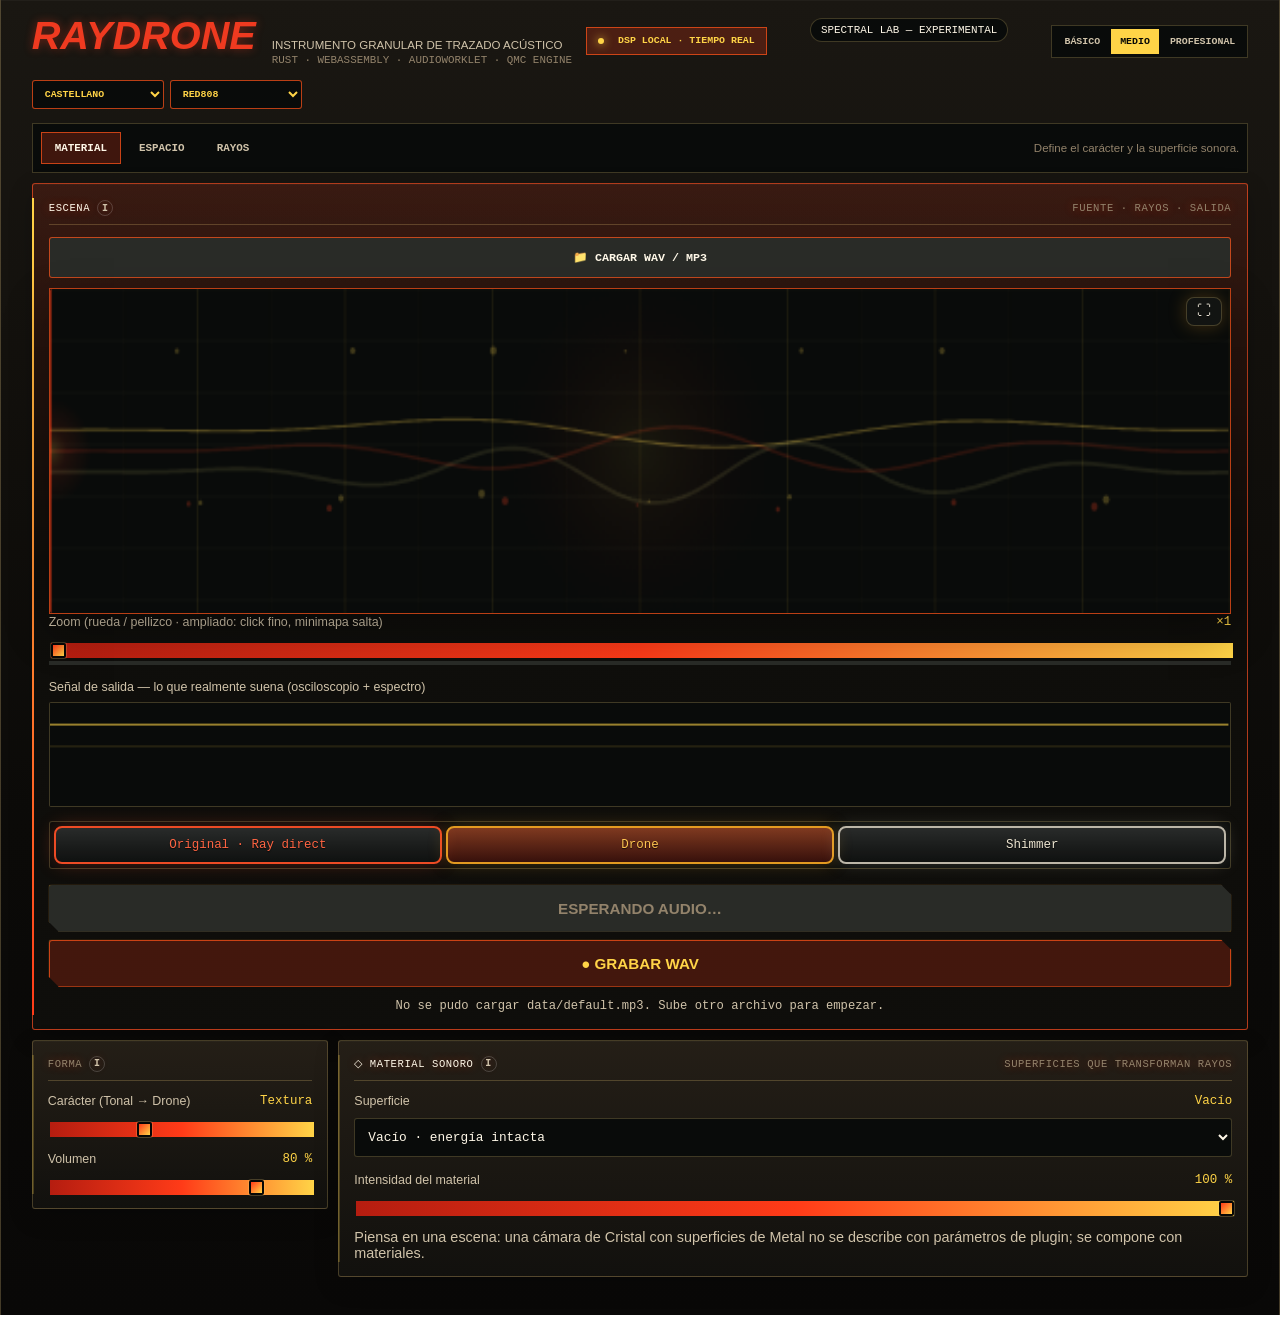
==== commit 7a118360: "feat(ui): add spectral lab experiment" ====
--- a/wasm/index.html
+++ b/wasm/index.html
@@ -401,6 +401,7 @@
                 </div>
             </div>
             <div class="engine-live">DSP local · tiempo real</div>
+            <a href="spectral.html" class="badge" style="text-decoration:none; color:var(--text);">Spectral Lab — Experimental</a>
             <div class="environment-switch" role="group" aria-label="Entorno de RayDrone">
                 <button type="button" data-environment="basic" aria-pressed="false">Básico</button>
                 <button type="button" data-environment="medium" class="active" aria-pressed="true">Medio</button>
@@ -879,10 +880,9 @@
     let ctx = null, jsGain = null, node = null, wasmBytes = null;
     let analyser = null, freqData = null, timeData = null; // espectro FFT + osciloscopio de la salida real
     let sampleData = null, sampleRate = 44100, duration = 0;
-    let sentSample = null;  // qué Float32Array tiene ya el worklet (evita re-subirlo)
     let focusSec = 0, mode = 'drone', isPlaying = false;
-    let wavePeaks = null;   // picos globales del archivo, PEAK_BINS fijos (minimapa)
-    let waveEnergy = null;  // RMS global del archivo, misma rejilla que wavePeaks
+    let wavePeaks = null;   // pico por pixel (precalculado al cargar)
+    let waveEnergy = null;  // RMS por pixel para distinguir cuerpo y transitorios
     let visRays = [];       // rayos a dibujar (posiciones de granos reales)
     let latestFoci = null;  // constelación de focos en ambient: [pos0, w0, pos1, w1, …]
     let latestPerf = null;
@@ -973,13 +973,9 @@
     }
 
     // Cutoff: slider 0..99 mapea 80 Hz..18 kHz exponencial; 100 = abierto (bypass).
-    // El motor da por "abierto" cualquier corte >= sr·0.45 con el sample rate REAL
-    // de salida: con el 22050 fijo de antes, un contexto a 96 kHz (umbral 43200)
-    // se quedaba con un paso-bajo de 22 kHz puesto en vez de hacer bypass.
     function cutoffHz() {
         const v = parseFloat(cutoffSlider.value);
-        if (v < 100) return 80 * Math.pow(18000 / 80, v / 100);
-        return ctx ? ctx.sampleRate : 192000;
+        return v >= 100 ? 22050 : 80 * Math.pow(18000 / 80, v / 100);
     }
     function sendFilter() {
         if (!node) return;
@@ -1131,9 +1127,7 @@
                     // El .wasm cargado no reconoce un mensaje que el JS ya manda —
                     // típico de haber tirado de git sin recompilar raydrone.wasm
                     // (no está versionado; hay que correr wasm/build.sh).
-                    statusEl.innerText = d.messageType === 'init'
-                        ? `⚠ El motor (.wasm) es de una versión anterior a esta página — recompílalo: wasm/build.sh (o build.ps1 en Windows). git pull NO actualiza el binario. Detalle: ${d.error}`
-                        : `⚠ El motor (.wasm) no reconoce "${d.messageType}" — recompílalo con: bash wasm/build.sh (git pull no actualiza el binario compilado). Detalle: ${d.error}`;
+                    statusEl.innerText = `⚠ El motor (.wasm) no reconoce "${d.messageType}" — recompílalo con: bash wasm/build.sh (git pull no actualiza el binario compilado). Detalle: ${d.error}`;
                     console.error('enginemismatch:', d.messageType, d.error);
                 }
                 if (d.perf) updatePerf(d.perf);
@@ -1157,13 +1151,8 @@
             sendFilterLfo();
             sendAmbient();
         }
-        // Subir el sample solo si el worklet no lo tiene ya. Antes se re-enviaba
-        // en CADA ensureEngine() — o sea en cada Play y en cada A/B del Lab: una
-        // copia estructurada de hasta 16 MB más un build_energy() completo dentro
-        // del hilo de audio, con su corte correspondiente.
-        if (sampleData && sentSample !== sampleData) {
+        if (sampleData) {
             node.port.postMessage({ type: 'sample', data: sampleData, sampleRate });
-            sentSample = sampleData;
         }
     }
 
@@ -1188,7 +1177,6 @@
         duration = buf.duration;
         focusSec = duration * 0.3;
         node.port.postMessage({ type: 'sample', data: sampleData, sampleRate });
-        sentSample = sampleData;
         sendParams(false); // silencio hasta que se pulse Play (el motor arranca con rate=0)
         computePeaks();
         playBtn.disabled = false;
@@ -1678,21 +1666,14 @@
     }
 
     // ── Visualización: onda + rayos (granos reales) + foco ──────────────────
-    // Picos/energía globales (los usa el minimapa) a resolución FIJA, no la del
-    // canvas: resizeViz() cambia waveCanvas.width al entrar y salir de pantalla
-    // completa y estos arrays se calculan una sola vez al cargar. Con el ancho
-    // atado al canvas quedaban desfasados: leyendo de más daba undefined → NaN
-    // (el minimapa se cortaba a media tira, porque canvas descarta los tramos no
-    // finitos) y leyendo de menos mostraba solo el principio del archivo.
-    const PEAK_BINS = 2048;
-    const peakAt = (arr, x, W) => arr[Math.min(PEAK_BINS - 1, (x * PEAK_BINS / W) | 0)];
     function computePeaks() {
-        wavePeaks = new Float32Array(PEAK_BINS);
-        waveEnergy = new Float32Array(PEAK_BINS);
+        const W = waveCanvas.width;
+        wavePeaks = new Float32Array(W);
+        waveEnergy = new Float32Array(W);
         if (!sampleData) return;
-        for (let x = 0; x < PEAK_BINS; x++) {
-            const start = Math.floor(x / PEAK_BINS * sampleData.length);
-            const end = Math.floor((x + 1) / PEAK_BINS * sampleData.length);
+        for (let x = 0; x < W; x++) {
+            const start = Math.floor(x / W * sampleData.length);
+            const end = Math.floor((x + 1) / W * sampleData.length);
             let peak = 0, sumSq = 0;
             for (let i = start; i < end; i++) {
                 const v = sampleData[i], a = Math.abs(v);
@@ -2172,7 +2153,7 @@
             const mmid = MM_H / 2;
             wctx.strokeStyle = canvasColor('accent', 0.30); wctx.beginPath();
             for (let x = 0; x < W; x += 2) {
-                const a = peakAt(wavePeaks, x, W) * (MM_H * 0.42);
+                const a = wavePeaks[x] * (MM_H * 0.42);
                 wctx.moveTo(x, mmid - a); wctx.lineTo(x, mmid + a);
             }
             wctx.stroke();
@@ -2180,7 +2161,7 @@
                 wctx.strokeStyle = canvasColor('accent-2', 0.42);
                 wctx.beginPath();
                 for (let x = 0; x < W; x += 2) {
-                    const a = peakAt(waveEnergy, x, W) * (MM_H * 0.34);
+                    const a = waveEnergy[x] * (MM_H * 0.34);
                     wctx.moveTo(x, mmid - a); wctx.lineTo(x, mmid + a);
                 }
                 wctx.stroke();
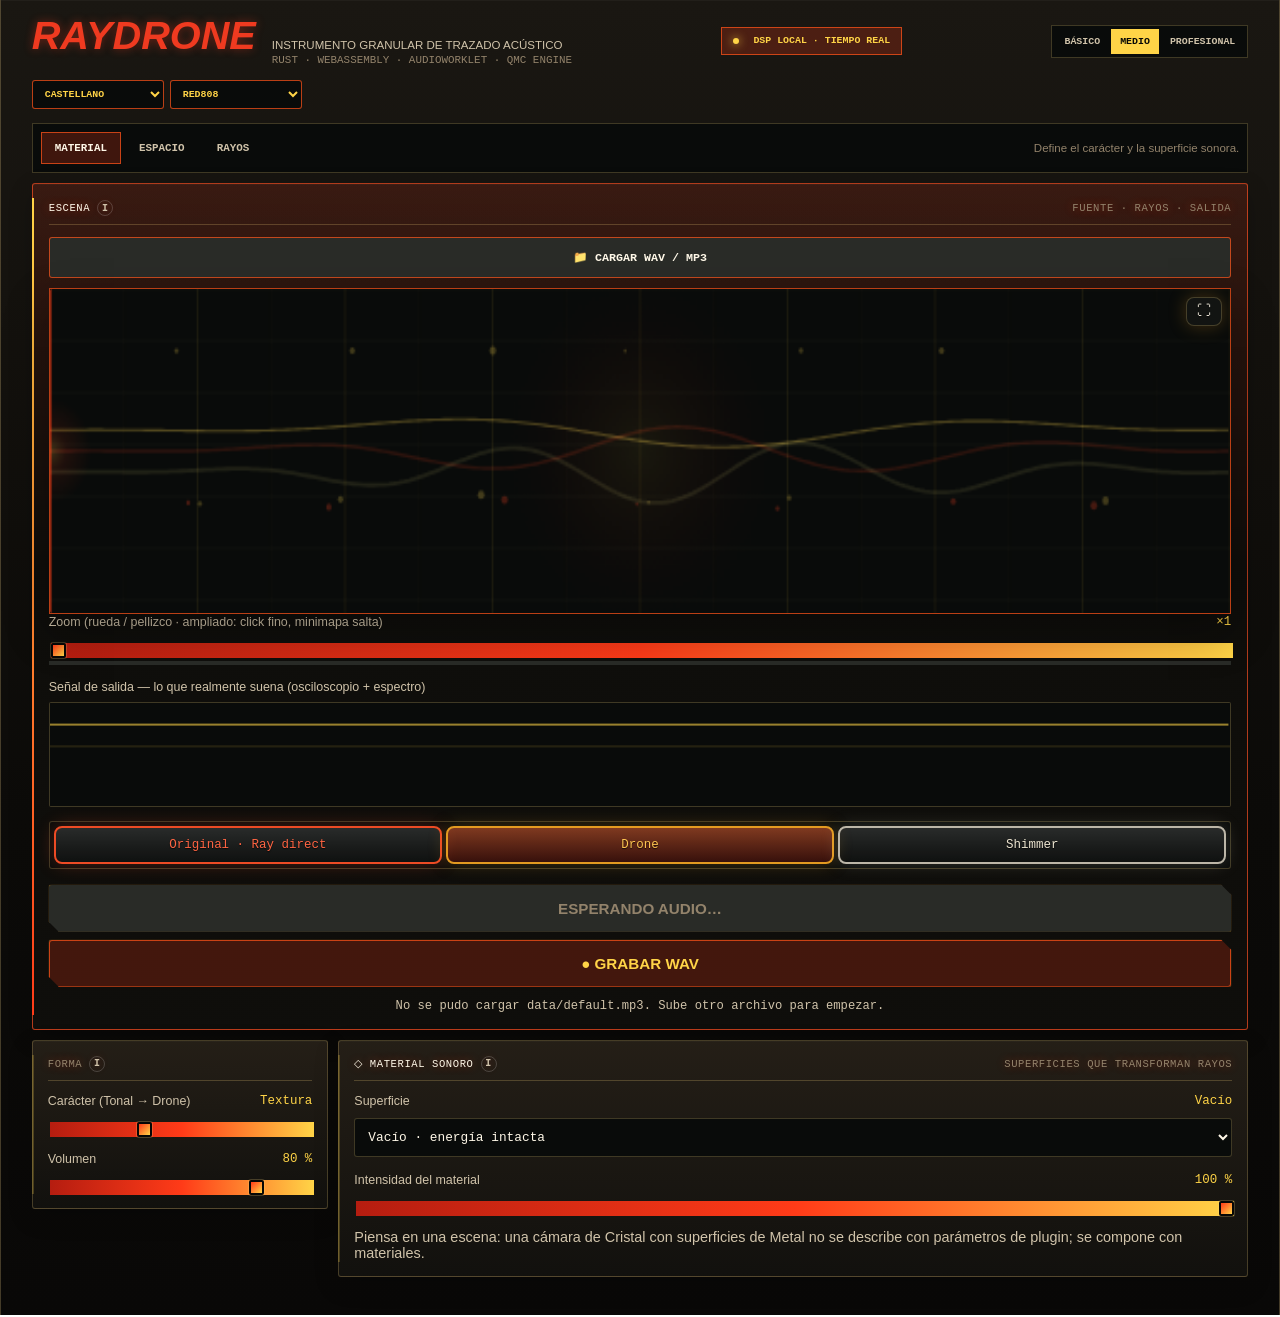
==== commit 2671d202: "Revert "feat(ui): add spectral lab experiment" This reverts commit 7a1183608802c421c96176e4b91896076" ====
--- a/wasm/index.html
+++ b/wasm/index.html
@@ -401,7 +401,6 @@
                 </div>
             </div>
             <div class="engine-live">DSP local · tiempo real</div>
-            <a href="spectral.html" class="badge" style="text-decoration:none; color:var(--text);">Spectral Lab — Experimental</a>
             <div class="environment-switch" role="group" aria-label="Entorno de RayDrone">
                 <button type="button" data-environment="basic" aria-pressed="false">Básico</button>
                 <button type="button" data-environment="medium" class="active" aria-pressed="true">Medio</button>
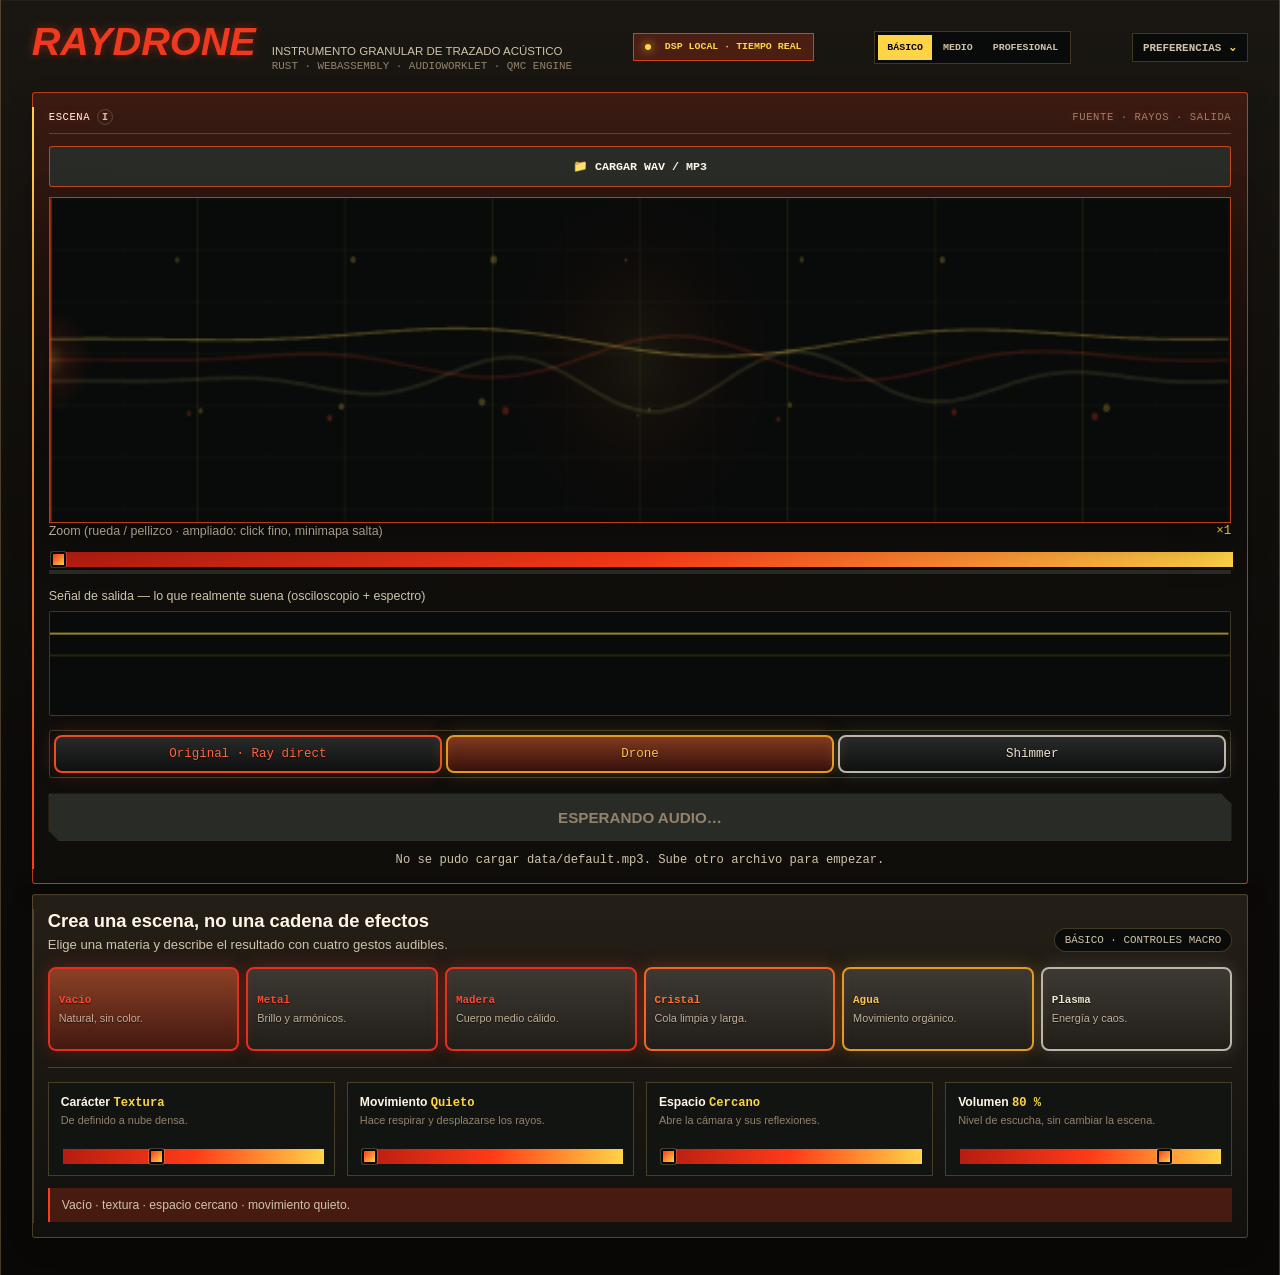
==== commit f95eb28c: "fix(ui): open RayDrone in basic mode" ====
--- a/wasm/index.html
+++ b/wasm/index.html
@@ -271,6 +271,14 @@
         .environment-switch button { border:0; background:transparent; color:var(--muted); padding:7px 9px; font:700 .62rem ui-monospace,SFMono-Regular,Consolas,monospace; cursor:pointer; text-transform:uppercase; }
         .environment-switch button.active { color:var(--bg); background:var(--accent-2); }
         .ui-selects .language-select, .ui-selects .theme-select { width:132px; min-width:0; max-width:132px; }
+        .preferences { position:relative; }
+        .preferences > summary { list-style:none; cursor:pointer; color:var(--muted); border:1px solid var(--line); background:var(--surface-3); padding:7px 10px; font:700 .68rem ui-monospace,SFMono-Regular,Consolas,monospace; text-transform:uppercase; }
+        .preferences > summary::-webkit-details-marker { display:none; }
+        .preferences > summary::after { content:'⌄'; margin-left:7px; color:var(--accent-2); }
+        .preferences[open] > summary { color:var(--text); border-color:var(--line-strong); }
+        .preferences[open] > summary::after { content:'⌃'; }
+        .preferences .ui-selects { position:absolute; z-index:20; right:0; top:calc(100% + 6px); display:grid; gap:6px; width:170px; padding:8px; border:1px solid var(--line); background:var(--surface); box-shadow:0 12px 26px rgba(0,0,0,.28); }
+        .preferences .ui-selects .language-select, .preferences .ui-selects .theme-select { width:100%; max-width:none; }
         .workspace-nav { grid-column:1 / -1; display:flex; align-items:center; justify-content:space-between; gap:14px;
                          padding:8px; border:1px solid var(--line); background:var(--surface-3); }
         .workspace-tabs { display:flex; gap:4px; flex-wrap:wrap; }
@@ -390,7 +398,7 @@
     </script>
     <script src="i18n.js"></script>
 </head>
-<body data-environment="medium" data-workspace="material">
+<body data-environment="basic" data-workspace="material">
     <div class="container">
         <header class="studio-head">
             <div class="studio-brand">
@@ -402,21 +410,24 @@
             </div>
             <div class="engine-live">DSP local · tiempo real</div>
             <div class="environment-switch" role="group" aria-label="Entorno de RayDrone">
-                <button type="button" data-environment="basic" aria-pressed="false">Básico</button>
-                <button type="button" data-environment="medium" class="active" aria-pressed="true">Medio</button>
+                <button type="button" data-environment="basic" class="active" aria-pressed="true">Básico</button>
+                <button type="button" data-environment="medium" aria-pressed="false">Medio</button>
                 <button type="button" data-environment="professional" aria-pressed="false">Profesional</button>
             </div>
-            <div class="ui-selects" aria-label="Preferencias visuales">
-                <select class="language-select" aria-label="Idioma" title="Idioma">
-                    <option value="ca">CATALÀ</option><option value="es">CASTELLANO</option><option value="eu">EUSKERA</option>
-                    <option value="gl">GALEGO</option><option value="en">ENGLISH</option><option value="fr">FRANÇAIS</option>
-                    <option value="de">DEUTSCH</option><option value="it">ITALIANO</option><option value="pt">PORTUGUÊS</option>
-                </select>
-                <select class="theme-select" aria-label="Tema visual" title="Tema visual">
-                    <option value="ocean">Ocean</option><option value="neon">Neon</option><option value="sunset">Sunset</option>
-                    <option value="grayscale">Grey Scale</option><option value="red808">Red808</option><option value="rainbow">Rainbow</option>
-                </select>
-            </div>
+            <details class="preferences">
+                <summary>Preferencias</summary>
+                <div class="ui-selects" aria-label="Preferencias visuales">
+                    <select class="language-select" aria-label="Idioma" title="Idioma">
+                        <option value="ca">CATALÀ</option><option value="es">CASTELLANO</option><option value="eu">EUSKERA</option>
+                        <option value="gl">GALEGO</option><option value="en">ENGLISH</option><option value="fr">FRANÇAIS</option>
+                        <option value="de">DEUTSCH</option><option value="it">ITALIANO</option><option value="pt">PORTUGUÊS</option>
+                    </select>
+                    <select class="theme-select" aria-label="Tema visual" title="Tema visual">
+                        <option value="ocean">Ocean</option><option value="neon">Neon</option><option value="sunset">Sunset</option>
+                        <option value="grayscale">Grey Scale</option><option value="red808">Red808</option><option value="rainbow">Rainbow</option>
+                    </select>
+                </div>
+            </details>
         </header>
 
         <div class="deck">
@@ -1367,7 +1378,7 @@
     }
     environmentButtons.forEach((b) => b.addEventListener('click', () => setEnvironment(b.dataset.environment)));
     workspaceButtons.forEach((b) => b.addEventListener('click', () => setWorkspace(b.dataset.workspace)));
-    setEnvironment('medium');
+    setEnvironment('basic');
 
     function motionWord(v) { return rayI18n.t(v < 8 ? 'Quieto' : v < 42 ? 'Fluido' : v < 76 ? 'Vivo' : 'Inestable'); }
     function spaceWord(v) { return rayI18n.t(v < 18 ? 'Cercano' : v < 48 ? 'Sala' : v < 78 ? 'Cámara' : 'Inmenso'); }
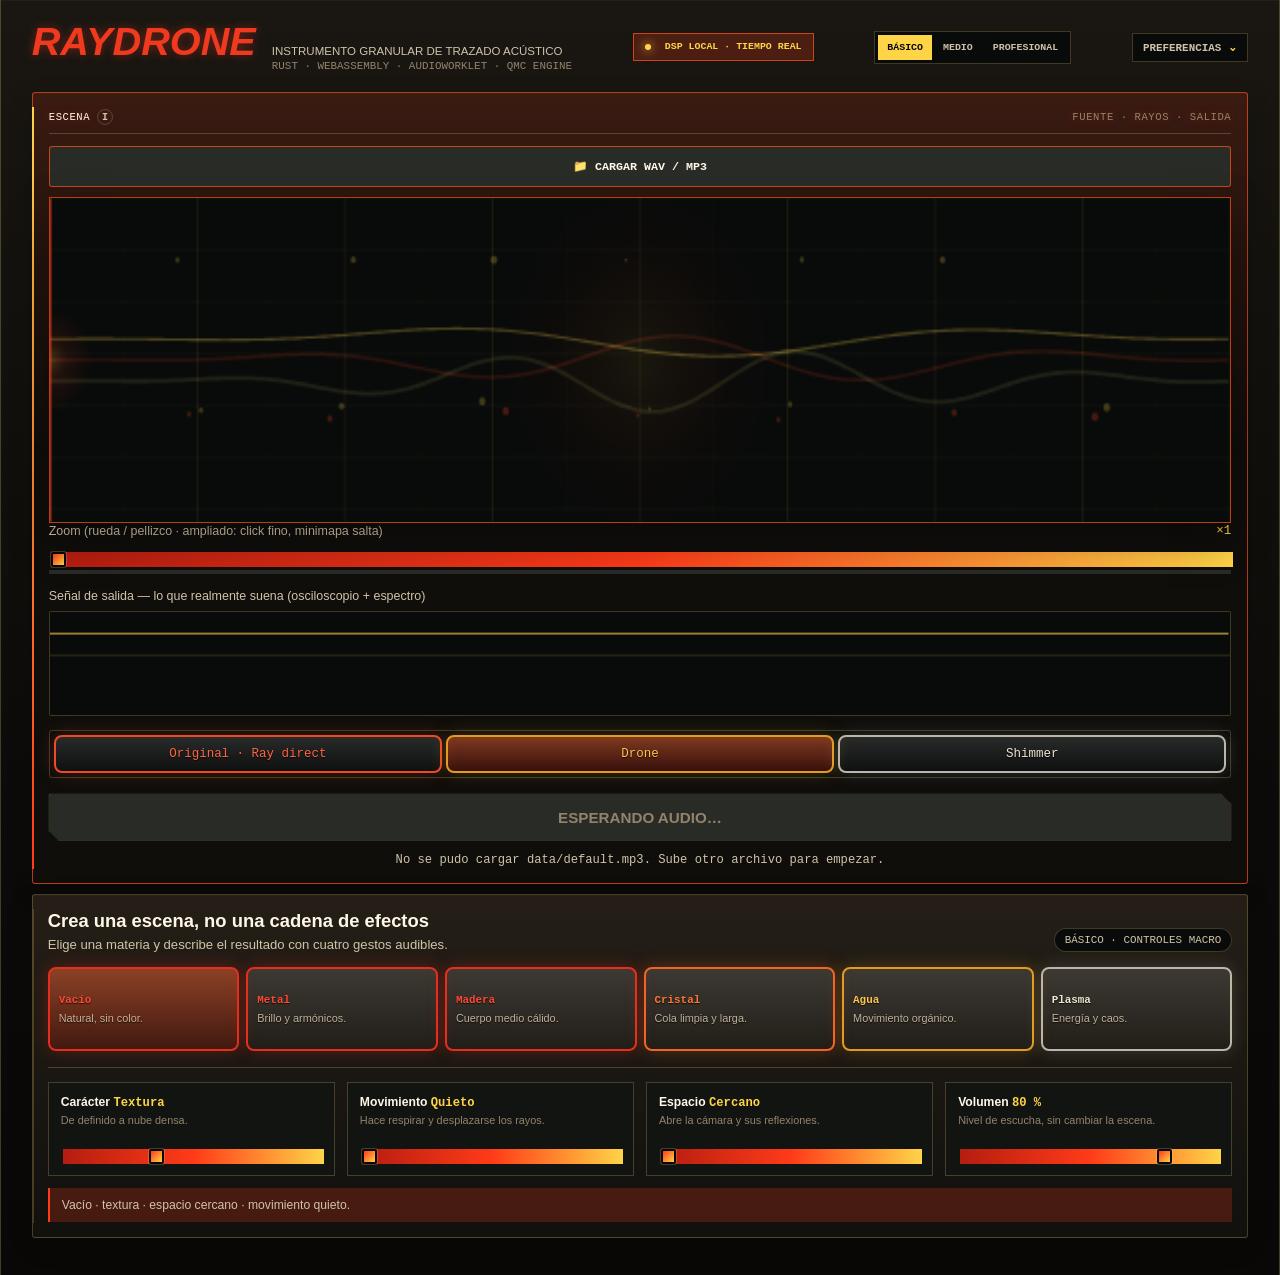
==== commit 9e18be0e: "chore: extract RayRunner into standalone repository" ====
--- a/wasm/index.html
+++ b/wasm/index.html
@@ -129,7 +129,6 @@
             .p-ambient { grid-column:1 / -1; grid-row:4; }
             .p-tune { grid-column:1 / -1; grid-row:5; }
             .lab    { grid-column:1 / -1; grid-row:6; }
-            .p-game { grid-column:1 / -1; grid-row:7; }
             .micro-grid { grid-template-columns:300px 1fr; }
             .ambient-grid { grid-template-columns:repeat(5,1fr); }
             .tune-filter { grid-template-columns:repeat(5,1fr); }
@@ -316,7 +315,6 @@
         body[data-workspace="rays"] [data-workspace-panel="rays"],
         body[data-workspace="tuning"] [data-workspace-panel="tuning"],
         body[data-workspace="analysis"] [data-workspace-panel="analysis"],
-        body[data-workspace="live"] [data-workspace-panel="live"] { display:block; }
         body[data-environment="medium"] [data-access="professional"],
         body[data-environment="medium"] .pro-control { display:none !important; }
         .compare-grid { display:grid; grid-template-columns:1fr 1fr 1.15fr; gap:12px; }
@@ -349,12 +347,9 @@
         select { border-radius:3px; }
         #piano { height:104px; border-radius:3px; }
         #meter { height:4px; border-radius:0; }
-        .p-game { overflow:hidden; background:linear-gradient(110deg,var(--accent-soft),var(--panel) 60%); }
-        .p-game::after { content:"RAYRUNNER"; position:absolute; right:-12px; bottom:-22px; font:italic 900 clamp(3rem,9vw,7rem)/1 Impact,'Arial Narrow',sans-serif;
-                         color:rgba(255,255,255,.025); pointer-events:none; }
         @media (min-width:1000px) {
             .deck { grid-template-columns:repeat(4,minmax(0,1fr)); align-items:start; }
-            .scene, .workspace-nav, .basic-console, .p-play, .p-ambient, .p-tune, .lab, .p-compare, .p-game { grid-column:1 / -1; grid-row:auto; }
+            .scene, .workspace-nav, .basic-console, .p-play, .p-ambient, .p-tune, .lab, .p-compare { grid-column:1 / -1; grid-row:auto; }
             .p-shape, .p-space { grid-column:1; grid-row:auto; }
             .p-material, .p-motion { grid-column:2 / -1; grid-row:auto; }
             .p-optics { grid-column:1 / span 2; grid-row:auto; }
@@ -438,7 +433,6 @@
                     <button type="button" class="workspace-tab" data-workspace="rays">Rayos</button>
                     <button type="button" class="workspace-tab" data-workspace="tuning" data-access="professional">Afinación</button>
                     <button type="button" class="workspace-tab" data-workspace="analysis" data-access="professional">Analizar</button>
-                    <button type="button" class="workspace-tab" data-workspace="live" data-access="professional">Directo</button>
                 </div>
                 <div class="workspace-hint" id="workspace-hint">Define el carácter y la superficie sonora.</div>
             </nav>
@@ -782,12 +776,6 @@
                 </div>
             </section>
 
-            <!-- ── GAME: audio adaptativo en vivo, demostrado jugando ── -->
-            <section class="panel p-game" data-workspace-panel="live" data-access="professional">
-                <div class="panel-title"><span>🎮 RayRunner<span class="info-badge" tabindex="0">i<span class="info-tip">Arcade de seis mundos cuya banda sonora la renderiza RayDrone en vivo: espacio, dos circuitos 3D, mazmorra, asalto Komandos y combate MMA. Tu ejecución transforma densidad, filtro, shimmer, tono y reverberación en tiempo real.</span></span></span><span>arcade · 6 mundos · audio adaptativo vivo</span></div>
-                <div class="sub" style="text-align:left; margin:0 0 12px;"><b>Nivel 1 · Espacio</b> (lateral) y <b>Nivel 2 · Circuito Neón</b> (circuito 3D real — WebGL con Three.js vendorizado, texturas procedurales — sobre una moto Tron: curvas, chicanes, túnel, rasantes, asfalto y tierra, vueltas — con su propio sample synthwave alegre): por <b>donde pasas</b> decide el sonido y <b>cómo juegas</b> decide N (rayos/s). Power-ups 🛡🚀💣 + bláster ilimitado (clic de ratón, Z/espacio o toque corto) y <b>rivales fantasma</b> 👻 en ambos niveles, ranking local con nick (interfaz lista para hacerlo online), táctil + teclado. Audio adaptativo sin capas pregrabadas — un solo motor, parámetros vivos.</div>
-                <a class="btn btn-play" href="game.html" style="display:block; text-align:center; text-decoration:none;">▶ Entrar en RayRunner</a>
-            </section>
         </div>
     </div>
 
@@ -1327,11 +1315,10 @@
         rays: 'Controla la geometría y el comportamiento del motor.',
         tuning: 'Interpreta, afina y filtra la materia.',
         analysis: 'Mide convergencia y compara modelos de efecto.',
-        live: 'Prueba el motor dentro de una experiencia interactiva.'
     };
     const allowedWorkspaces = {
         medium: ['material', 'space', 'rays'],
-        professional: ['material', 'space', 'rays', 'tuning', 'analysis', 'live']
+        professional: ['material', 'space', 'rays', 'tuning', 'analysis']
     };
     const lastWorkspace = { medium: 'material', professional: 'material' };
 
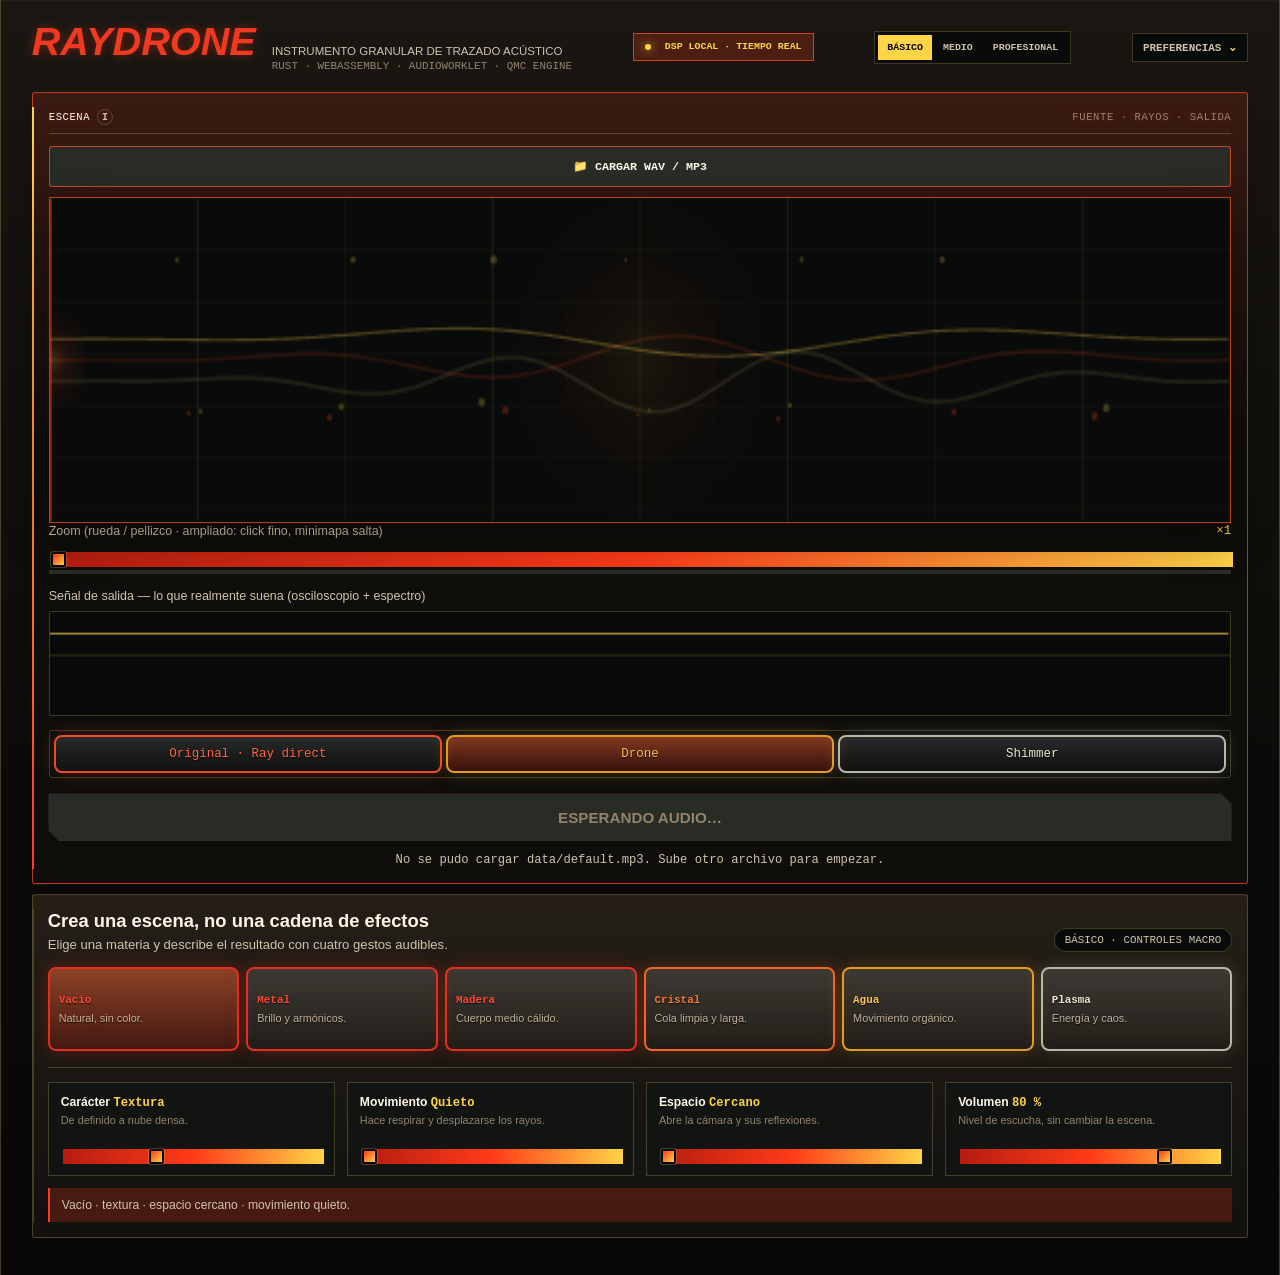
==== commit 6d1e0afc: "fix(ui): restore workspace panel navigation" ====
--- a/wasm/index.html
+++ b/wasm/index.html
@@ -314,7 +314,7 @@
         body[data-workspace="space"] [data-workspace-panel="space"],
         body[data-workspace="rays"] [data-workspace-panel="rays"],
         body[data-workspace="tuning"] [data-workspace-panel="tuning"],
-        body[data-workspace="analysis"] [data-workspace-panel="analysis"],
+        body[data-workspace="analysis"] [data-workspace-panel="analysis"] { display:block; }
         body[data-environment="medium"] [data-access="professional"],
         body[data-environment="medium"] .pro-control { display:none !important; }
         .compare-grid { display:grid; grid-template-columns:1fr 1fr 1.15fr; gap:12px; }
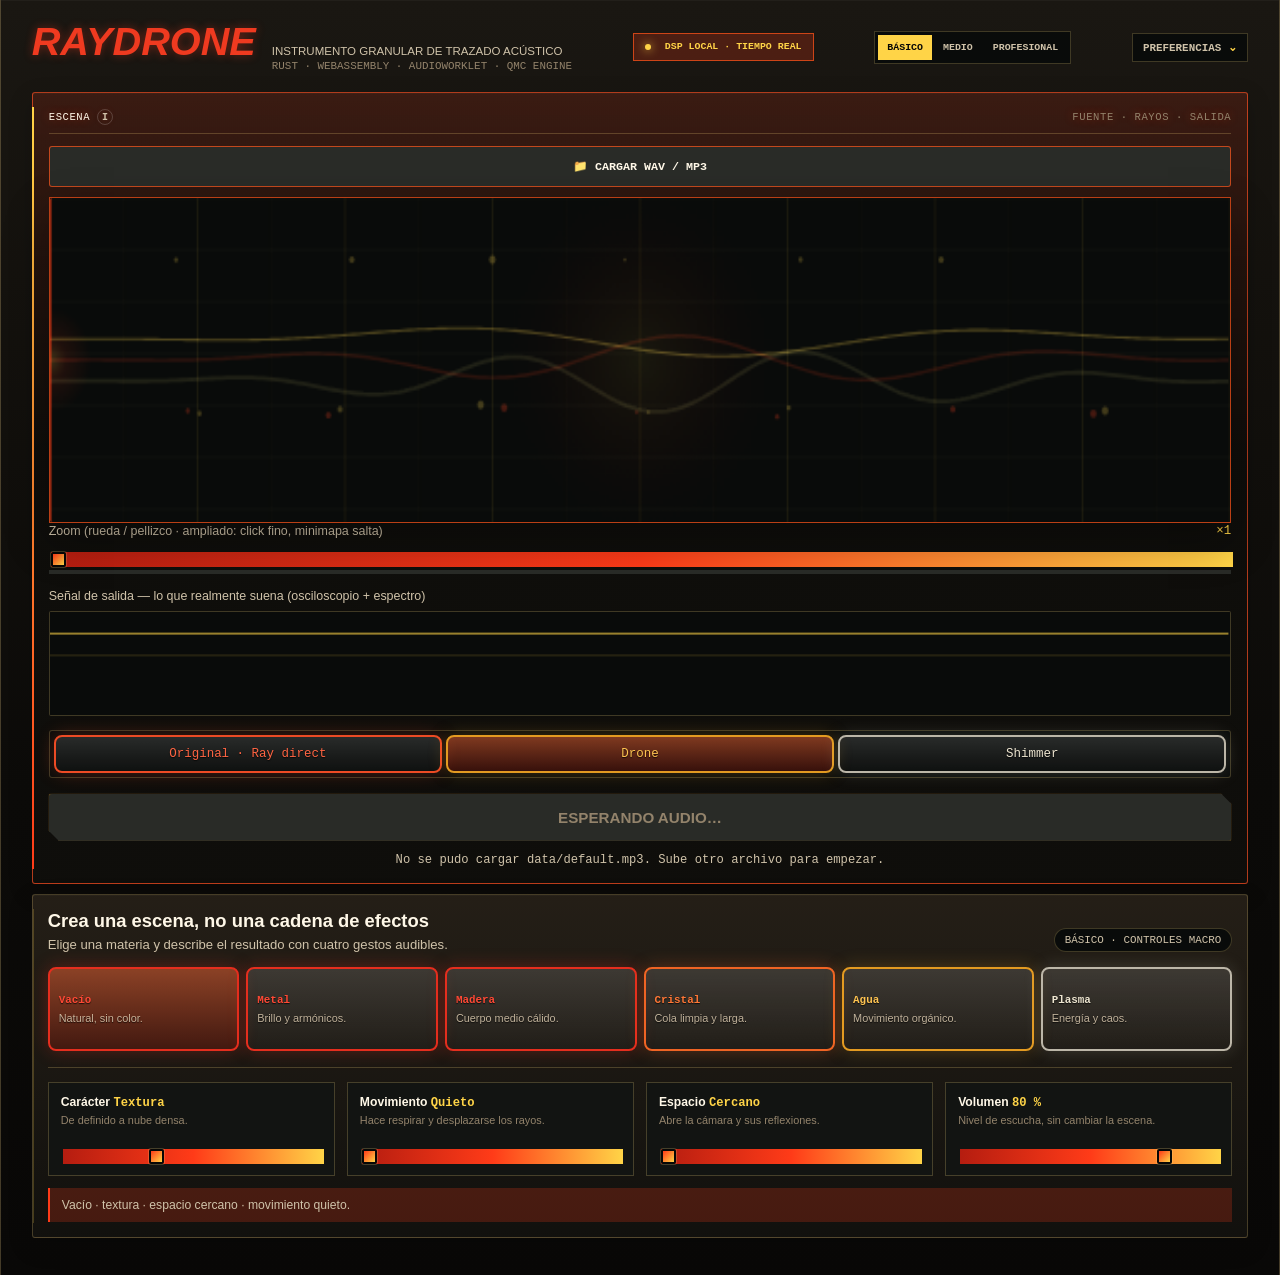
==== commit 723fa34c: "feat(ui): show workspace controls without tabs" ====
--- a/wasm/index.html
+++ b/wasm/index.html
@@ -278,14 +278,6 @@
         .preferences[open] > summary::after { content:'⌃'; }
         .preferences .ui-selects { position:absolute; z-index:20; right:0; top:calc(100% + 6px); display:grid; gap:6px; width:170px; padding:8px; border:1px solid var(--line); background:var(--surface); box-shadow:0 12px 26px rgba(0,0,0,.28); }
         .preferences .ui-selects .language-select, .preferences .ui-selects .theme-select { width:100%; max-width:none; }
-        .workspace-nav { grid-column:1 / -1; display:flex; align-items:center; justify-content:space-between; gap:14px;
-                         padding:8px; border:1px solid var(--line); background:var(--surface-3); }
-        .workspace-tabs { display:flex; gap:4px; flex-wrap:wrap; }
-        .workspace-tab { border:1px solid transparent; background:transparent; color:var(--muted); padding:9px 13px;
-                         font:700 .68rem ui-monospace,SFMono-Regular,Consolas,monospace; cursor:pointer; text-transform:uppercase; }
-        .workspace-tab:hover { color:var(--text); border-color:var(--line); }
-        .workspace-tab.active { color:var(--text); border-color:var(--line-strong); background:var(--accent-soft); }
-        .workspace-hint { color:var(--muted-2); font-size:.72rem; text-align:right; }
         .basic-console { display:none; grid-column:1 / -1; overflow:hidden; }
         .basic-intro { display:flex; justify-content:space-between; align-items:end; gap:24px; margin-bottom:15px; }
         .basic-intro h2 { margin:0 0 5px; font-size:1.15rem; font-weight:600; }
@@ -302,19 +294,13 @@
         .macro-card small { display:block; min-height:32px; color:var(--muted-2); font-size:.68rem; line-height:1.35; }
         .basic-summary { margin-top:12px; padding:10px 12px; border-left:2px solid var(--accent); color:var(--muted); background:var(--accent-soft); font-size:.76rem; }
 
-        body[data-environment="basic"] .workspace-nav,
         body[data-environment="basic"] [data-workspace-panel] { display:none !important; }
         body[data-environment="basic"] .basic-console { display:block; }
         body[data-environment="basic"] #fs-btn,
         body[data-environment="basic"] #hud,
         body[data-environment="basic"] #rec { display:none !important; }
         body:not([data-environment="basic"]) .basic-console { display:none; }
-        body:not([data-environment="basic"]) [data-workspace-panel] { display:none; }
-        body[data-workspace="material"] [data-workspace-panel="material"],
-        body[data-workspace="space"] [data-workspace-panel="space"],
-        body[data-workspace="rays"] [data-workspace-panel="rays"],
-        body[data-workspace="tuning"] [data-workspace-panel="tuning"],
-        body[data-workspace="analysis"] [data-workspace-panel="analysis"] { display:block; }
+        body:not([data-environment="basic"]) [data-workspace-panel] { display:block; }
         body[data-environment="medium"] [data-access="professional"],
         body[data-environment="medium"] .pro-control { display:none !important; }
         .compare-grid { display:grid; grid-template-columns:1fr 1fr 1.15fr; gap:12px; }
@@ -349,7 +335,7 @@
         #meter { height:4px; border-radius:0; }
         @media (min-width:1000px) {
             .deck { grid-template-columns:repeat(4,minmax(0,1fr)); align-items:start; }
-            .scene, .workspace-nav, .basic-console, .p-play, .p-ambient, .p-tune, .lab, .p-compare { grid-column:1 / -1; grid-row:auto; }
+            .scene, .basic-console, .p-play, .p-ambient, .p-tune, .lab, .p-compare { grid-column:1 / -1; grid-row:auto; }
             .p-shape, .p-space { grid-column:1; grid-row:auto; }
             .p-material, .p-motion { grid-column:2 / -1; grid-row:auto; }
             .p-optics { grid-column:1 / span 2; grid-row:auto; }
@@ -369,10 +355,6 @@
             .environment-switch { width:100%; flex:1 0 100%; }
             .environment-switch button { flex:1; }
             .environment-switch .language-select { width:auto; max-width:none; flex:1 1 auto; }
-            .workspace-nav { align-items:stretch; flex-direction:column; }
-            .workspace-tabs { display:grid; grid-template-columns:repeat(3,1fr); }
-            .workspace-tab { padding:9px 5px; }
-            .workspace-hint { text-align:left; }
             .material-choices { grid-template-columns:repeat(2,1fr); }
             .macro-grid { grid-template-columns:1fr 1fr; }
             .basic-intro { display:block; }
@@ -426,17 +408,6 @@
         </header>
 
         <div class="deck">
-            <nav class="workspace-nav" aria-label="Área de trabajo">
-                <div class="workspace-tabs">
-                    <button type="button" class="workspace-tab active" data-workspace="material">Material</button>
-                    <button type="button" class="workspace-tab" data-workspace="space">Espacio</button>
-                    <button type="button" class="workspace-tab" data-workspace="rays">Rayos</button>
-                    <button type="button" class="workspace-tab" data-workspace="tuning" data-access="professional">Afinación</button>
-                    <button type="button" class="workspace-tab" data-workspace="analysis" data-access="professional">Analizar</button>
-                </div>
-                <div class="workspace-hint" id="workspace-hint">Define el carácter y la superficie sonora.</div>
-            </nav>
-
             <!-- ── SCENE / TRANSPORT ── -->
             <section class="panel scene">
                 <div class="panel-title"><span>Scene<span class="info-badge" tabindex="0">i<span class="info-tip">Carga el WAV/MP3 que los rayos van a granular. Arriba: dónde caen los rayos sobre la onda de origen. Abajo: la señal que realmente suena (osciloscopio + espectro).</span></span></span><span>Source · Rays · Output</span></div>
@@ -556,7 +527,15 @@
                 <div class="panel-title"><span>◇ Material sonoro<span class="info-badge" tabindex="0">i<span class="info-tip">El material modifica cada rayo, no solo un efecto al final: Metal abre armónicos, Madera concentra medios, Cristal prolonga resonancias, Agua mueve suavemente, Plasma aporta caos y Vacío lo deja intacto.</span></span></span><span>superficies que transforman rayos</span></div>
                 <div class="ctl">
                     <label>Superficie <span class="v" id="material-v">Vacío</span></label>
-                    <select id="material">
+                    <div class="material-choices" role="group" aria-label="Material sonoro">
+                        <button type="button" class="material-choice active" data-material-choice="0">Vacío<span>Natural, sin color.</span></button>
+                        <button type="button" class="material-choice" data-material-choice="1">Metal<span>Brillo y armónicos.</span></button>
+                        <button type="button" class="material-choice" data-material-choice="2">Madera<span>Cuerpo medio cálido.</span></button>
+                        <button type="button" class="material-choice" data-material-choice="3">Cristal<span>Cola limpia y larga.</span></button>
+                        <button type="button" class="material-choice" data-material-choice="4">Agua<span>Movimiento orgánico.</span></button>
+                        <button type="button" class="material-choice" data-material-choice="5">Plasma<span>Energía y caos.</span></button>
+                    </div>
+                    <select id="material" hidden>
                         <option value="0" selected>Vacío · energía intacta</option>
                         <option value="1">Metal · armónicos brillantes</option>
                         <option value="2">Madera · medios cálidos</option>
@@ -864,8 +843,6 @@
     refreshCanvasTheme();
     window.addEventListener('raydrone:theme', refreshCanvasTheme);
     const environmentButtons = Array.from(document.querySelectorAll('.environment-switch button[data-environment]'));
-    const workspaceButtons = Array.from(document.querySelectorAll('.workspace-tab[data-workspace]'));
-    const workspaceHint = $('workspace-hint');
     const materialChoices = Array.from(document.querySelectorAll('[data-material-choice]'));
     const simpleCharacter = $('simple-character'), simpleCharacterV = $('simple-character-v');
     const simpleMotion = $('simple-motion'), simpleMotionV = $('simple-motion-v');
@@ -1307,36 +1284,6 @@
         if (jsGain) jsGain.gain.value = parseFloat(volSlider.value) / 100;
     });
 
-    // Los entornos son flujos distintos. Medio y Profesional muestran una sola
-    // tarea cada vez; Básico compone la misma escena mediante cuatro macros.
-    const workspaceCopy = {
-        material: 'Define el carácter y la superficie sonora.',
-        space: 'Añade movimiento y profundidad sin salir de la escena.',
-        rays: 'Controla la geometría y el comportamiento del motor.',
-        tuning: 'Interpreta, afina y filtra la materia.',
-        analysis: 'Mide convergencia y compara modelos de efecto.',
-    };
-    const allowedWorkspaces = {
-        medium: ['material', 'space', 'rays'],
-        professional: ['material', 'space', 'rays', 'tuning', 'analysis']
-    };
-    const lastWorkspace = { medium: 'material', professional: 'material' };
-
-    function setWorkspace(workspace) {
-        const level = document.body.dataset.environment;
-        if (level === 'basic') return;
-        const allowed = allowedWorkspaces[level] || allowedWorkspaces.medium;
-        const next = allowed.includes(workspace) ? workspace : allowed[0];
-        document.body.dataset.workspace = next;
-        lastWorkspace[level] = next;
-        workspaceButtons.forEach((b) => {
-            const active = b.dataset.workspace === next;
-            b.classList.toggle('active', active);
-            b.setAttribute('aria-pressed', active ? 'true' : 'false');
-        });
-        workspaceHint.textContent = rayI18n.t(workspaceCopy[next]);
-    }
-
     function setEnvironment(level) {
         if (!['basic', 'medium', 'professional'].includes(level)) level = 'medium';
         document.body.dataset.environment = level;
@@ -1345,9 +1292,7 @@
             b.classList.toggle('active', active);
             b.setAttribute('aria-pressed', active ? 'true' : 'false');
         });
-        if (level !== 'basic') {
-            setWorkspace(lastWorkspace[level]);
-        } else {
+        if (level === 'basic') {
             // Reflejar el estado avanzado sin reescribirlo: pasar a Básico no
             // cambia el sonido, solo lo resume en cuatro gestos.
             simpleCharacter.value = charSlider.value;
@@ -1364,7 +1309,6 @@
         updateBasicSummary();
     }
     environmentButtons.forEach((b) => b.addEventListener('click', () => setEnvironment(b.dataset.environment)));
-    workspaceButtons.forEach((b) => b.addEventListener('click', () => setWorkspace(b.dataset.workspace)));
     setEnvironment('basic');
 
     function motionWord(v) { return rayI18n.t(v < 8 ? 'Quieto' : v < 42 ? 'Fluido' : v < 76 ? 'Vivo' : 'Inestable'); }
@@ -2741,7 +2685,6 @@
         simpleMotionV.textContent = motionWord(parseFloat(simpleMotion.value));
         simpleSpaceV.textContent = spaceWord(parseFloat(simpleSpace.value));
         updateBasicSummary();
-        setWorkspace(document.body.dataset.workspace);
         updateComparison();
     });
 
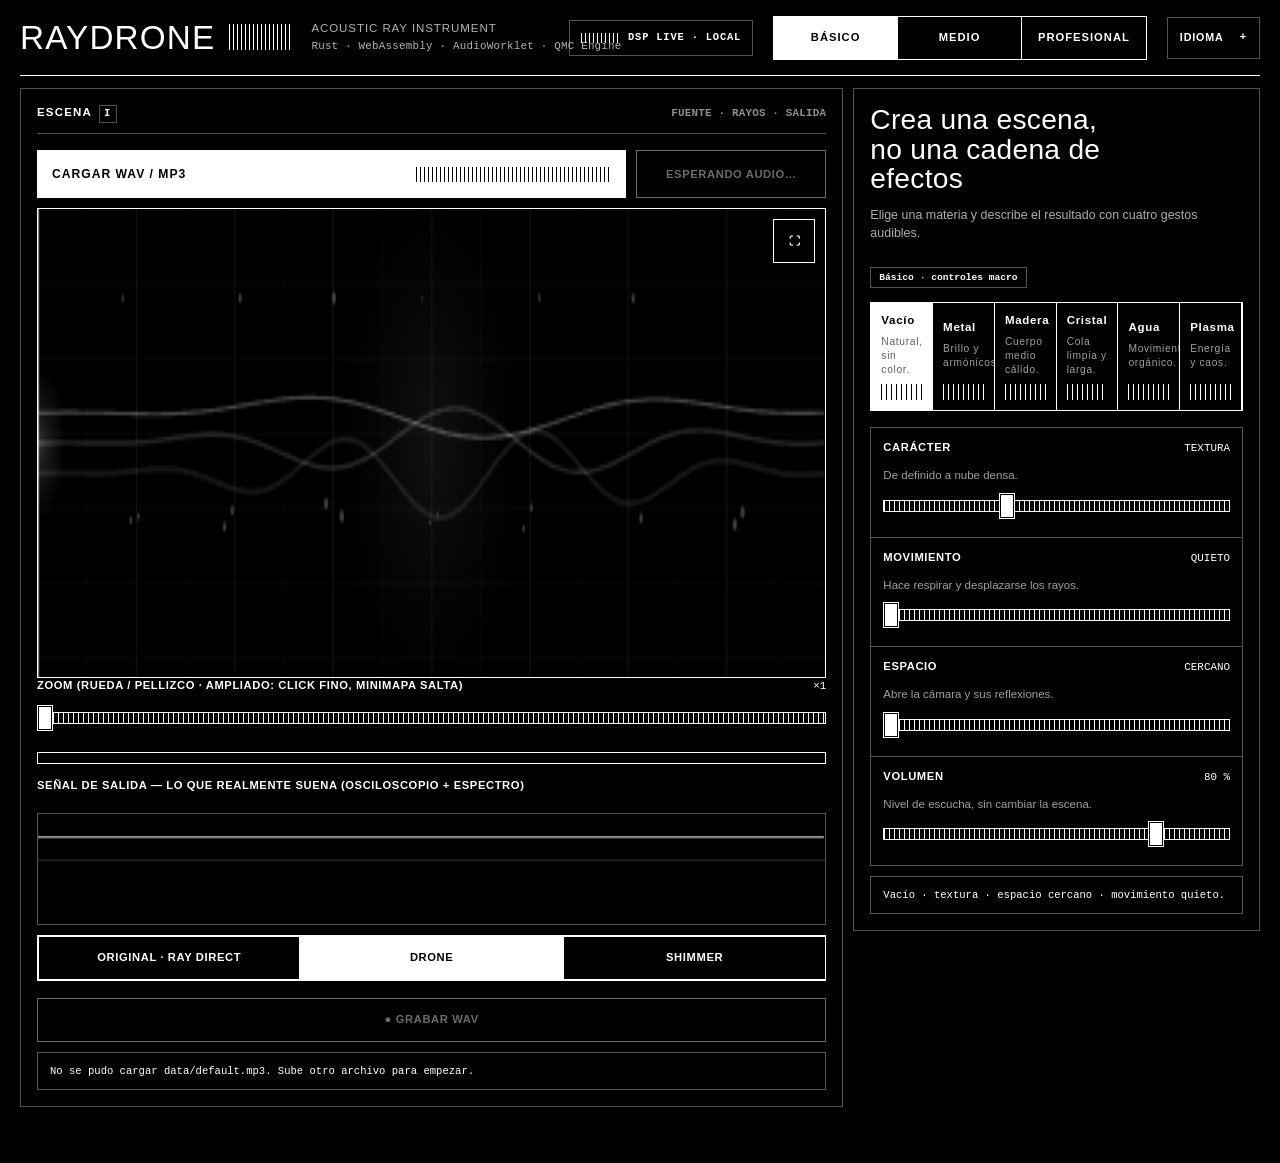
==== commit b3902697: "feat(ui): redesign RayDrone as monochrome signal lab" ====
--- a/wasm/index.html
+++ b/wasm/index.html
@@ -1,367 +1,17 @@
+<!--
+THESIS: RayDrone is a live signal field, not a hardware-synth imitation or a card dashboard.
+OWN-WORLD: Pure black/white, hairline frames, barcode density, sine lattices and inversion states.
+STORY: Load a source, play it, choose a material, shape the scene, then enter mathematical analysis only when needed.
+FIRST VIEWPORT: Compact command header above a dominant ray canvas; transport and Basic controls remain immediately reachable.
+FORM: Data-Sublime Instrument, full-width bench staging, concept seed daab2fb5.
+-->
 <!DOCTYPE html>
 <html lang="es">
 <head>
     <meta charset="UTF-8">
     <meta name="viewport" content="width=device-width, initial-scale=1.0">
     <title>RayDrone · WASM</title>
-    <style>
-        :root {
-            --bg:#060706; --surface:#121412; --surface-2:#292b27; --surface-3:#090b0a;
-            --panel:#171a16; --line:rgba(255,218,128,0.22); --line-strong:rgba(255,84,26,0.72);
-            --accent:#ff3b18; --accent-dim:#b51d10; --accent-soft:rgba(255,59,24,0.22);
-            --accent-2:#ffd447; --text:#fff8e8; --muted:#d0c3aa; --muted-2:#93836b;
-            --focus:#fff18a;
-            --glow-a:rgba(255,59,24,0.14); --glow-b:rgba(255,212,71,0.08); --glow-c:rgba(255,120,36,0.06);
-        }
-        :root[data-theme="ocean"] { --bg:#06131c; --surface:#0b202b; --surface-2:#103344; --surface-3:#07161f; --panel:#0d2632; --line:rgba(125,231,211,.16); --line-strong:rgba(50,199,255,.38);
-            --accent:#32c7ff; --accent-dim:#1385b5; --accent-soft:rgba(50,199,255,.16); --accent-2:#7de7d3; --text:#eafaff; --muted:#a6c4cf; --muted-2:#72919e; --focus:#ffe38a;
-            --glow-a:rgba(50,199,255,.10); --glow-b:rgba(125,231,211,.055); --glow-c:rgba(34,132,255,.07); }
-        :root[data-theme="neon"] { --bg:#100719; --surface:#1c0e26; --surface-2:#28113a; --surface-3:#12091a; --panel:#21102e; --line:rgba(255,50,213,.18); --line-strong:rgba(113,255,117,.42);
-            --accent:#ff32d5; --accent-dim:#a50b8b; --accent-soft:rgba(255,50,213,.16); --accent-2:#71ff75; --text:#fff1ff; --muted:#d0b4d5; --muted-2:#9d78a7; --focus:#fff45c;
-            --glow-a:rgba(255,50,213,.10); --glow-b:rgba(113,255,117,.055); --glow-c:rgba(113,80,255,.08); }
-        :root[data-theme="sunset"] { --bg:#1a0d0a; --surface:#291613; --surface-2:#3a1e18; --surface-3:#1b0d0a; --panel:#2f1914; --line:rgba(255,209,102,.18); --line-strong:rgba(255,122,69,.42);
-            --accent:#ff7a45; --accent-dim:#c24b29; --accent-soft:rgba(255,122,69,.16); --accent-2:#c58cff; --text:#fff4e9; --muted:#d1b4a3; --muted-2:#a47d68; --focus:#fff0b5;
-            --glow-a:rgba(255,122,69,.11); --glow-b:rgba(197,140,255,.075); --glow-c:rgba(214,62,45,.07); }
-        :root[data-theme="grayscale"] { --bg:#111; --surface:#1a1a1a; --surface-2:#242424; --surface-3:#0d0d0d; --panel:#202020; --line:rgba(255,255,255,.14); --line-strong:rgba(215,215,215,.38);
-            --accent:#d7d7d7; --accent-dim:#858585; --accent-soft:rgba(215,215,215,.14); --accent-2:#f2f2f2; --text:#f7f7f7; --muted:#b7b7b7; --muted-2:#888; --focus:#fff;
-            --glow-a:rgba(255,255,255,.06); --glow-b:rgba(180,180,180,.035); --glow-c:rgba(255,255,255,.025); }
-        :root[data-theme="rainbow"] { --bg:#080a12; --surface:#141821; --surface-2:#252d3e; --surface-3:#0b0f18; --panel:#111722; --line:rgba(255,255,255,.22); --line-strong:rgba(0,229,255,.66);
-            --accent:#ff4dca; --accent-dim:#8f2f9b; --accent-soft:rgba(255,77,202,.22); --accent-2:#20f0ff; --text:#fbfbff; --muted:#c8cbe0; --muted-2:#9298b0; --focus:#ecff58;
-            --glow-a:rgba(255,77,202,.16); --glow-b:rgba(32,240,255,.11); --glow-c:rgba(177,109,255,.14);
-            --rainbow-yellow:#ffd84d; --rainbow-green:#71ff75; --rainbow-violet:#b16dff; }
-        html[data-theme="red808"] body { background:
-            linear-gradient(180deg,rgba(240,74,36,.08),transparent 34%),
-            linear-gradient(115deg,rgba(227,184,79,.045),transparent 42%,rgba(255,120,36,.04)),
-            linear-gradient(180deg,#111210 0%,var(--bg) 100%); }
-        html[data-theme="red808"] .container { box-shadow:inset 0 1px 0 rgba(255,255,255,.035), 0 24px 70px rgba(0,0,0,.52), 0 0 28px rgba(240,74,36,.06); }
-        html[data-theme="red808"] .panel { box-shadow:inset 0 1px 0 rgba(255,236,198,.025), 0 8px 24px rgba(0,0,0,.18); }
-        html[data-theme="red808"] .panel-title { letter-spacing:.055em; text-shadow:0 0 8px rgba(255,59,24,.28); }
-        html[data-theme="red808"] .btn, html[data-theme="red808"] .preset.active, html[data-theme="red808"] .material-choice.active { box-shadow:0 0 0 1px rgba(255,212,71,.26),0 0 18px rgba(255,59,24,.20); }
-        html[data-theme="red808"] input[type="range"]::-webkit-slider-runnable-track { background:linear-gradient(90deg,var(--accent-dim),var(--accent),var(--accent-2)); }
-        html[data-theme="red808"] .container { background:linear-gradient(180deg,#1a1712,#0c0b09 62%,#090807); border-color:rgba(255,219,145,.24); }
-        html[data-theme="red808"] .panel { background:linear-gradient(180deg,rgba(37,31,23,.98),rgba(18,17,14,.98)); }
-        html[data-theme="red808"] .scene { background:linear-gradient(180deg,rgba(239,58,27,.16),rgba(15,14,11,.98) 46%); border-color:rgba(255,81,36,.68); }
-        html[data-theme="red808"] h1, html[data-theme="red808"] .panel-title { color:#ef3a20; text-shadow:0 0 10px rgba(239,58,32,.42); }
-        html[data-theme="red808"] .material-choice, html[data-theme="red808"] .preset { border-radius:8px; border-width:2px; background:linear-gradient(180deg,rgba(255,255,255,.13),rgba(255,255,255,.025)); color:#fff3dd; text-shadow:0 1px 1px rgba(0,0,0,.72); box-shadow:inset 0 1px 0 rgba(255,244,218,.16),0 7px 14px rgba(0,0,0,.3); transition:transform .14s ease,filter .14s ease,box-shadow .14s ease; }
-        html[data-theme="red808"] .material-choice { min-height:84px; padding:12px 9px; }
-        html[data-theme="red808"] .material-choice span { color:rgba(255,235,205,.72); }
-        html[data-theme="red808"] .material-choice:hover, html[data-theme="red808"] .preset:hover { transform:translateY(-1px); filter:brightness(1.1); }
-        html[data-theme="red808"] .material-choice.active, html[data-theme="red808"] .preset.active { background:linear-gradient(180deg,rgba(255,107,56,.48),rgba(120,25,12,.42)); box-shadow:inset 0 0 18px rgba(255,212,71,.08),0 0 26px currentColor; }
-        html[data-theme="red808"] .material-choice:nth-child(6n+1), html[data-theme="red808"] .material-choice:nth-child(6n+2), html[data-theme="red808"] .material-choice:nth-child(6n+3) { border-color:#e52e1e; color:#ff4935; box-shadow:0 0 18px rgba(229,46,30,.3); }
-        html[data-theme="red808"] .material-choice:nth-child(6n+4) { border-color:#f06424; color:#ff7736; box-shadow:0 0 18px rgba(240,100,36,.3); }
-        html[data-theme="red808"] .material-choice:nth-child(6n+5), html[data-theme="red808"] .preset:nth-child(6n+2) { border-color:#e39a21; color:#ffc451; box-shadow:0 0 18px rgba(227,154,33,.26); }
-        html[data-theme="red808"] .material-choice:nth-child(6n), html[data-theme="red808"] .preset:nth-child(6n+3) { border-color:#bcb6a8; color:#eee6d1; box-shadow:0 0 18px rgba(222,214,192,.18); }
-        html[data-theme="red808"] .preset:nth-child(6n+1) { border-color:#ed4b25; color:#ff6543; box-shadow:0 0 18px rgba(237,75,37,.28); }
-        html[data-theme="rainbow"] body { overflow-x:hidden; background:
-            radial-gradient(circle at 50% -10%,rgba(255,77,202,.15),transparent 32%),
-            linear-gradient(180deg,#111022 0%,#080b13 48%,var(--bg) 100%); }
-        html[data-theme="rainbow"] body::before { content:""; position:fixed; inset:-28%; z-index:0; pointer-events:none;
-            background:conic-gradient(from 210deg at 50% 50%,rgba(255,77,202,.22),rgba(255,216,77,.12),rgba(113,255,117,.14),rgba(32,240,255,.18),rgba(177,109,255,.16),rgba(255,77,202,.22));
-            filter:blur(96px) saturate(135%); animation:rainbow-drift 22s linear infinite; }
-        html[data-theme="rainbow"] body::after { content:""; position:fixed; inset:0; z-index:0; pointer-events:none; opacity:.2;
-            background:linear-gradient(90deg,rgba(255,255,255,.025) 1px,transparent 1px),linear-gradient(0deg,rgba(255,255,255,.018) 1px,transparent 1px);
-            background-size:34px 34px; mask-image:linear-gradient(180deg,#000 0%,rgba(0,0,0,.35) 60%,transparent 100%); }
-        html[data-theme="rainbow"] body > * { position:relative; z-index:1; }
-        html[data-theme="rainbow"] .container { background:linear-gradient(180deg,#171727,#090c14 58%,#070a11); border-color:rgba(255,255,255,.2); box-shadow:0 0 0 1px rgba(255,39,171,.35),0 0 34px rgba(255,39,171,.16),0 24px 70px rgba(0,0,0,.72); }
-        html[data-theme="rainbow"] .panel { background:linear-gradient(180deg,rgba(28,31,52,.96),rgba(12,16,26,.98)); box-shadow:inset 0 0 0 1px rgba(255,255,255,.11),0 14px 36px rgba(0,0,0,.28); }
-        html[data-theme="rainbow"] .scene { background:linear-gradient(180deg,rgba(255,32,177,.13),rgba(11,15,25,.96) 42%); border-color:rgba(255,32,177,.56); }
-        html[data-theme="rainbow"] .panel-title, html[data-theme="rainbow"] h1 { color:#ff2bb2; text-shadow:0 0 10px rgba(255,43,178,.58),0 0 28px rgba(255,43,178,.25); }
-        html[data-theme="rainbow"] .sub, html[data-theme="rainbow"] .badge { color:#aeb4d6; }
-        html[data-theme="rainbow"] .material-choices { gap:9px; }
-        html[data-theme="rainbow"] .material-choice, html[data-theme="rainbow"] .preset { border-radius:5px; border-width:2px; background:linear-gradient(180deg,rgba(255,255,255,.12),rgba(255,255,255,.025)); color:#f5f7ff; text-shadow:0 1px 1px rgba(0,0,0,.65); box-shadow:inset 0 1px 0 rgba(255,255,255,.14),0 6px 14px rgba(0,0,0,.24); }
-        html[data-theme="rainbow"] .material-choice { min-height:84px; padding:12px 9px; }
-        html[data-theme="rainbow"] .material-choice span { color:rgba(255,255,255,.75); }
-        html[data-theme="rainbow"] .material-choice:hover, html[data-theme="rainbow"] .preset:hover { transform:translateY(-1px); filter:saturate(1.15) brightness(1.12); }
-        html[data-theme="rainbow"] .material-choice.active, html[data-theme="rainbow"] .preset.active { color:#fff; background:linear-gradient(180deg,rgba(255,255,255,.22),rgba(255,255,255,.07)); box-shadow:inset 0 0 18px rgba(255,255,255,.08),0 0 26px currentColor; }
-        html[data-theme="rainbow"] .material-choice:nth-child(6n+1), html[data-theme="rainbow"] .preset:nth-child(6n+1) { border-color:#ff334d; color:#ff4b60; box-shadow:0 0 18px rgba(255,51,77,.34); }
-        html[data-theme="rainbow"] .material-choice:nth-child(6n+2), html[data-theme="rainbow"] .preset:nth-child(6n+2) { border-color:#ffdc4a; color:#ffe36d; box-shadow:0 0 18px rgba(255,220,74,.28); }
-        html[data-theme="rainbow"] .material-choice:nth-child(6n+3), html[data-theme="rainbow"] .preset:nth-child(6n+3) { border-color:#4dff88; color:#6dff9e; box-shadow:0 0 18px rgba(77,255,136,.3); }
-        html[data-theme="rainbow"] .material-choice:nth-child(6n+4), html[data-theme="rainbow"] .preset:nth-child(6n+4) { border-color:#16f7ff; color:#42fbff; box-shadow:0 0 18px rgba(22,247,255,.34); }
-        html[data-theme="rainbow"] .material-choice:nth-child(6n+5), html[data-theme="rainbow"] .preset:nth-child(6n+5) { border-color:#4aa8ff; color:#70baff; box-shadow:0 0 18px rgba(74,168,255,.3); }
-        html[data-theme="rainbow"] .material-choice:nth-child(6n), html[data-theme="rainbow"] .preset:nth-child(6n) { border-color:#ff3dbf; color:#ff63cd; box-shadow:0 0 18px rgba(255,61,191,.34); }
-        html[data-theme="rainbow"] .btn, html[data-theme="rainbow"] select, html[data-theme="rainbow"] input[type="range"] { border-color:rgba(255,255,255,.22); }
-        html[data-theme="sunset"] body { background:linear-gradient(180deg,#24101b 0%,#160b12 56%,var(--bg) 100%); }
-        html[data-theme="sunset"] .container { background:linear-gradient(180deg,#311321,#190b14 62%,#12090f); border-color:rgba(255,122,69,.32); box-shadow:0 0 0 1px rgba(255,77,153,.18),0 24px 70px rgba(0,0,0,.58),0 0 34px rgba(197,140,255,.12); }
-        html[data-theme="sunset"] .panel { background:linear-gradient(180deg,rgba(58,25,37,.97),rgba(28,13,22,.98)); }
-        html[data-theme="sunset"] .scene { background:linear-gradient(180deg,rgba(255,94,46,.18),rgba(31,13,24,.98) 46%); border-color:rgba(255,122,69,.62); }
-        html[data-theme="sunset"] h1, html[data-theme="sunset"] .panel-title { color:#ff7040; text-shadow:0 0 10px rgba(255,112,64,.44),0 0 24px rgba(197,140,255,.22); }
-        html[data-theme="sunset"] .material-choice, html[data-theme="sunset"] .preset { border-radius:8px; border-width:2px; background:linear-gradient(180deg,rgba(255,255,255,.14),rgba(255,255,255,.025)); color:#fff2ec; text-shadow:0 1px 1px rgba(0,0,0,.68); box-shadow:inset 0 1px 0 rgba(255,238,228,.16),0 7px 14px rgba(0,0,0,.28); transition:transform .14s ease,filter .14s ease,box-shadow .14s ease; }
-        html[data-theme="sunset"] .material-choice { min-height:84px; padding:12px 9px; }
-        html[data-theme="sunset"] .material-choice span { color:rgba(255,228,228,.74); }
-        html[data-theme="sunset"] .material-choice:hover, html[data-theme="sunset"] .preset:hover { transform:translateY(-1px); filter:brightness(1.1) saturate(1.1); }
-        html[data-theme="sunset"] .material-choice.active, html[data-theme="sunset"] .preset.active { background:linear-gradient(180deg,rgba(255,128,84,.42),rgba(113,31,78,.38)); box-shadow:inset 0 0 18px rgba(255,199,117,.08),0 0 26px currentColor; }
-        html[data-theme="sunset"] .material-choice:nth-child(6n+1), html[data-theme="sunset"] .material-choice:nth-child(6n+2), html[data-theme="sunset"] .material-choice:nth-child(6n+3) { border-color:#ff643c; color:#ff7a4f; box-shadow:0 0 18px rgba(255,100,60,.3); }
-        html[data-theme="sunset"] .material-choice:nth-child(6n+4), html[data-theme="sunset"] .preset:nth-child(6n+1) { border-color:#d6389f; color:#f05bc0; box-shadow:0 0 18px rgba(214,56,159,.3); }
-        html[data-theme="sunset"] .material-choice:nth-child(6n+5), html[data-theme="sunset"] .preset:nth-child(6n+2) { border-color:#b96cf0; color:#d18cff; box-shadow:0 0 18px rgba(185,108,240,.32); }
-        html[data-theme="sunset"] .material-choice:nth-child(6n), html[data-theme="sunset"] .preset:nth-child(6n+3) { border-color:#ffad4c; color:#ffc064; box-shadow:0 0 18px rgba(255,173,76,.27); }
-        @keyframes rainbow-drift { from { transform:rotate(0deg) scale(1.05); } to { transform:rotate(360deg) scale(1.05); } }
-        * { box-sizing: border-box; }
-        body { background:
-                   linear-gradient(180deg, var(--glow-a), transparent 34%),
-                   linear-gradient(115deg, var(--glow-b), transparent 42%, var(--glow-c)),
-                   linear-gradient(180deg, #090a0f 0%, var(--bg) 100%);
-               color:var(--text);
-               font-family:'Segoe UI',Tahoma,sans-serif; display:flex; justify-content:center;
-               padding:28px 16px; margin:0; min-height:100vh; }
-        .container { background:linear-gradient(180deg, var(--surface), var(--bg));
-                     padding:22px; border-radius:8px; width:min(1180px,100%);
-                     border:1px solid var(--line); box-shadow:0 24px 70px rgba(0,0,0,0.36); }
-        h1 { font-size:1.85rem; text-align:center; margin:0; letter-spacing:0;
-             text-transform:uppercase; color:var(--text); }
-        h1::after { content:""; display:block; width:88px; height:2px; margin:10px auto 0;
-                    background:linear-gradient(90deg, transparent, var(--accent), var(--accent-2), transparent); }
-        .sub { text-align:center; color:var(--muted); font-size:0.9rem; margin:10px 0 6px; }
-        .badge { display:block; width:max-content; max-width:100%; margin:0 auto 22px; padding:5px 10px;
-                 border:1px solid var(--line); border-radius:999px; background:var(--surface-3);
-                 text-align:center; font-family:ui-monospace, SFMono-Regular, Consolas, monospace;
-                 font-size:0.68rem; letter-spacing:0; color:var(--muted); text-transform:uppercase; }
-
-        /* ── Deck: rejilla de módulos (responsive) ── */
-        .deck { display:grid; gap:14px; grid-template-columns:1fr; }
-        @media (min-width:1000px) {
-            .deck { grid-template-columns:minmax(0,1.55fr) minmax(260px,1fr) minmax(260px,1fr); align-items:start; }
-            .scene  { grid-column:1; grid-row:1 / span 2; }
-            .p-shape  { grid-column:2; grid-row:1; }
-            .p-optics { grid-column:2; grid-row:2; }
-            .p-space  { grid-column:3; grid-row:1; }
-            .p-engine { grid-column:3; grid-row:2; }
-            .p-play { grid-column:1 / -1; grid-row:3; }
-            .p-ambient { grid-column:1 / -1; grid-row:4; }
-            .p-tune { grid-column:1 / -1; grid-row:5; }
-            .lab    { grid-column:1 / -1; grid-row:6; }
-            .micro-grid { grid-template-columns:300px 1fr; }
-            .ambient-grid { grid-template-columns:repeat(5,1fr); }
-            .tune-filter { grid-template-columns:repeat(5,1fr); }
-        }
-        .panel { background:linear-gradient(180deg, var(--surface-2), var(--surface-3));
-                 border:1px solid var(--line); border-radius:8px; padding:16px;
-                 box-shadow:inset 0 1px 0 rgba(255,255,255,0.035); }
-        .scene { background:linear-gradient(180deg, var(--accent-soft), var(--surface-3)); border-color:var(--line-strong); }
-        .panel-title { font-family:ui-monospace, SFMono-Regular, Consolas, monospace; font-size:0.72rem;
-                       letter-spacing:0; text-transform:uppercase; color:var(--muted);
-                       margin-bottom:14px; padding-bottom:10px; border-bottom:1px solid var(--line);
-                       display:flex; justify-content:space-between; gap:10px; align-items:center; }
-        .panel-title > span:first-child { color:var(--text); }
-        .panel-title > span:last-child { color:var(--muted-2); text-align:right; }
-
-        /* ── Info badge: small "i" next to each section title, tooltip on hover/focus ── */
-        .info-badge { position:relative; display:inline-flex; align-items:center; justify-content:center;
-                      width:16px; height:16px; margin-left:7px; border-radius:50%;
-                      border:1px solid rgba(255,255,255,0.18); color:var(--muted);
-                      font-size:10px; font-style:normal; font-weight:bold; cursor:help;
-                      vertical-align:middle; user-select:none; }
-        .info-badge:hover, .info-badge:focus { color:var(--accent-2); border-color:var(--accent-2); outline:none; }
-        .info-tip { position:absolute; left:0; top:21px; z-index:20; width:280px; max-width:min(76vw,320px);
-                    background:var(--surface); border:1px solid var(--line-strong); border-radius:8px;
-                    padding:9px 11px; font-family:'Segoe UI',Tahoma,sans-serif; font-size:0.72rem;
-                    font-weight:normal; letter-spacing:0; text-transform:none; color:#e7edf4;
-                    line-height:1.4; box-shadow:0 10px 30px rgba(0,0,0,0.5);
-                    opacity:0; pointer-events:none; transition:opacity .12s; }
-        .info-badge:hover .info-tip, .info-badge:focus .info-tip { opacity:1; }
-
-        .file-label { display:block; text-align:center; background:var(--surface-2);
-                      border:1px dashed var(--line-strong); padding:14px; border-radius:8px;
-                      cursor:pointer; color:var(--text); font-weight:650; transition:background .18s, border-color .18s, color .18s; }
-        .file-label:hover { background:var(--accent-soft); border-color:var(--accent); color:var(--text); }
-        input[type="file"] { display:none; }
-        canvas { display:block; width:100%; height:120px; background:var(--surface-3); border-radius:8px;
-                 border:1px solid var(--line); margin:14px 0; cursor:crosshair; }
-        .presets { display:grid; grid-template-columns:repeat(3,1fr); gap:4px; margin-bottom:8px;
-                   padding:4px; border-radius:8px; background:var(--surface-3); border:1px solid var(--line); }
-        .preset { padding:10px 8px; border:1px solid transparent; border-radius:6px; background:transparent;
-                  color:var(--muted); font-family:ui-monospace, SFMono-Regular, Consolas, monospace;
-                  font-size:0.78rem; cursor:pointer; transition:background .18s, color .18s, border-color .18s; }
-        .preset:hover { background:var(--surface-2); color:var(--text); }
-        .preset.active { background:linear-gradient(180deg, var(--accent-soft), var(--surface-3));
-                         border-color:var(--line-strong); color:var(--text); }
-        .ctl { margin-bottom:15px; }
-        .ctl:last-child { margin-bottom:0; }
-        .ctl label { display:flex; justify-content:space-between; gap:12px; font-size:0.78rem;
-                     text-transform:none; letter-spacing:0; color:var(--muted); margin-bottom:8px; line-height:1.35; }
-        .ctl label .v, .v { color:var(--accent-2); font-family:ui-monospace, SFMono-Regular, Consolas, monospace; white-space:nowrap; }
-        .ctl.row { display:flex; justify-content:space-between; align-items:center; }
-        input[type="range"] { -webkit-appearance:none; appearance:none; width:100%; height:7px; background:var(--surface-2);
-                              border-radius:999px; outline:none; }
-        input[type="range"]::-webkit-slider-thumb { -webkit-appearance:none; width:18px; height:18px; border-radius:50%;
-                              background:linear-gradient(135deg,var(--accent),var(--accent-2)); cursor:pointer;
-                              border:2px solid var(--bg); box-shadow:0 0 0 1px var(--line); }
-        input[type="checkbox"] { width:20px; height:20px; accent-color:var(--accent); cursor:pointer; }
-        select { width:100%; background:var(--surface-3); color:var(--text); border:1px solid var(--line);
-                 border-radius:8px; padding:10px 9px; font-family:ui-monospace, SFMono-Regular, Consolas, monospace;
-                 font-size:0.8rem; cursor:pointer; }
-        select:focus { outline:none; border-color:var(--accent-2); }
-        :where(button, input, select, .info-badge, a):focus-visible {
-            outline:2px solid var(--focus); outline-offset:3px;
-        }
-        #wave { height:150px; touch-action:pan-y; }
-        #outwave { height:84px; cursor:default; margin:0 0 14px; }
-
-        /* ── Piano: teclado / ratón / táctil ── */
-        #piano { position:relative; height:76px; margin:0; touch-action:none;
-                 border:1px solid var(--line); border-radius:8px; overflow:hidden; background:var(--surface-3); }
-        .piano-key { position:absolute; top:0; box-sizing:border-box; cursor:pointer; transition:background .05s; }
-        .piano-key.white { height:100%; background:#e6e6ea; border:1px solid rgba(0,0,0,0.4); border-radius:0 0 5px 5px; z-index:1; }
-        .piano-key.white.on { background:var(--accent); }
-        .piano-key.black { height:60%; background:#161018; border:1px solid rgba(0,0,0,0.6); border-radius:0 0 4px 4px; z-index:2; }
-        .piano-key.black.on { background:var(--accent-dim); box-shadow:0 0 10px var(--accent); }
-        /* Pantalla completa de la sección gráfica + rayos */
-        #viz-wrap:fullscreen, #viz-wrap:-webkit-full-screen { width:100vw; height:100vh; background:var(--bg); }
-        #viz-wrap:fullscreen canvas, #viz-wrap:-webkit-full-screen canvas { height:100% !important; border-radius:0; }
-        #fs-btn { position:absolute; right:8px; top:8px; z-index:3; padding:5px 10px; font-size:14px; line-height:1.2;
-                  background:var(--surface); border:1px solid var(--line); color:var(--text); }
-        .micro-grid { display:grid; gap:16px; grid-template-columns:1fr; align-items:start; }
-        .ambient-grid { display:grid; gap:14px; grid-template-columns:1fr 1fr; }
-        .tune-filter { display:grid; gap:14px; grid-template-columns:1fr 1fr; margin-top:14px;
-                       padding-top:12px; border-top:1px solid var(--line); }
-        #lattice { height:180px; cursor:default; margin:0; }
-        .btn { width:100%; border:1px solid transparent; padding:14px; border-radius:8px; font-size:0.95rem; font-weight:750;
-               text-transform:uppercase; letter-spacing:0; cursor:pointer; transition:transform .18s, background .18s, border-color .18s; }
-        .btn:hover { transform:translateY(-1px); }
-        .btn-play { background:linear-gradient(135deg,var(--accent-dim),var(--accent)); color:var(--bg); margin-top:8px; }
-        .btn-play:disabled { background:var(--surface-2); color:var(--muted-2); cursor:not-allowed; transform:none; }
-        .btn-record { margin-top:8px; background:var(--accent-soft); color:var(--accent-2); border-color:var(--line-strong); }
-        .btn-record:hover { background:var(--accent-soft); }
-        .btn-record.recording { background:var(--accent); color:var(--bg); border-color:var(--accent); }
-        .status { text-align:center; font-family:ui-monospace, SFMono-Regular, Consolas, monospace;
-                  font-size:0.76rem; color:var(--muted); margin-top:12px; min-height:1em; }
-        #meter { height:7px; background:var(--surface-2); border-radius:999px; overflow:hidden; margin:-6px 0 14px; }
-        #meter-fill { height:100%; width:0%; background:linear-gradient(90deg,var(--accent-dim),var(--accent),var(--accent-2));
-                      transition:width .08s linear; }
-        .lab canvas { height:240px; cursor:default; }
-        .lab-ab { display:grid; grid-template-columns:repeat(5,1fr); gap:8px; margin-top:10px; }
-        h1, .badge, .panel-title, .ctl label, .btn { letter-spacing:0; }
-        @media (max-width:760px) {
-            body { padding:10px 8px; }
-            .container { padding:14px 12px; border-radius:8px; }
-            h1 { font-size:1.35rem; }
-            .deck { gap:12px; }
-            .panel { padding:14px; }
-            .panel-title { align-items:flex-start; flex-direction:column; gap:4px; }
-            .panel-title > span:last-child { text-align:left; }
-            .presets, .ambient-grid, .tune-filter, .lab-ab { grid-template-columns:1fr; }
-            .micro-grid { grid-template-columns:1fr; }
-            #wave { height:132px; }
-            .info-tip { left:auto; right:0; }
-        }
-
-        /* RayDrone Studio 2026: instrumento primero, formulario después. */
-        body { display:block; padding:0; overflow-x:hidden; background:var(--bg);
-               background-image:linear-gradient(var(--line) 1px,transparent 1px),
-                                linear-gradient(90deg,var(--line) 1px,transparent 1px),
-                                radial-gradient(circle at 50% -15%,var(--glow-b),transparent 42%);
-               background-size:40px 40px,40px 40px,100% 100%; }
-        .container { width:min(1500px,100%); min-height:100vh; margin:auto; padding:16px clamp(14px,2.4vw,36px) 38px;
-                     border:0; border-left:1px solid var(--line); border-right:1px solid var(--line); border-radius:0;
-                     background:linear-gradient(180deg,var(--surface-3),var(--bg)); box-shadow:0 0 120px rgba(0,0,0,.7); }
-        .studio-head { min-height:62px; display:flex; justify-content:space-between; align-items:center; gap:14px; margin-bottom:14px; flex-wrap:wrap; }
-        .studio-brand { display:flex; align-items:baseline; gap:16px; min-width:0; }
-        h1 { flex:none; font-family:Impact,'Arial Narrow',sans-serif; font-style:italic; font-size:clamp(1.75rem,3.1vw,2.8rem);
-             line-height:1; text-align:left; white-space:nowrap; }
-        h1::after { display:none; }
-        .studio-copy { min-width:0; }
-        .studio-copy .sub { margin:0 0 3px; text-align:left; font-size:.72rem; text-transform:uppercase; }
-        .studio-copy .badge { margin:0; padding:0; border:0; border-radius:0; background:none; color:var(--muted-2); }
-        .engine-live { flex:none; display:flex; gap:14px; align-items:center; padding:8px 11px; border:1px solid var(--line-strong);
-                       background:var(--accent-soft); font:700 .62rem/1 ui-monospace,SFMono-Regular,Consolas,monospace;
-                       color:var(--accent-2); text-transform:uppercase; }
-        .engine-live::before { content:""; width:6px; height:6px; border-radius:50%; background:var(--accent-2);
-                               box-shadow:0 0 10px var(--accent-2); animation:enginePulse 1.7s ease-in-out infinite; }
-        .environment-switch { display:flex; align-items:center; gap:2px; padding:3px; border:1px solid var(--line); background:var(--surface-3); min-width:0; }
-        .environment-switch button { border:0; background:transparent; color:var(--muted); padding:7px 9px; font:700 .62rem ui-monospace,SFMono-Regular,Consolas,monospace; cursor:pointer; text-transform:uppercase; }
-        .environment-switch button.active { color:var(--bg); background:var(--accent-2); }
-        .ui-selects .language-select, .ui-selects .theme-select { width:132px; min-width:0; max-width:132px; }
-        .preferences { position:relative; }
-        .preferences > summary { list-style:none; cursor:pointer; color:var(--muted); border:1px solid var(--line); background:var(--surface-3); padding:7px 10px; font:700 .68rem ui-monospace,SFMono-Regular,Consolas,monospace; text-transform:uppercase; }
-        .preferences > summary::-webkit-details-marker { display:none; }
-        .preferences > summary::after { content:'⌄'; margin-left:7px; color:var(--accent-2); }
-        .preferences[open] > summary { color:var(--text); border-color:var(--line-strong); }
-        .preferences[open] > summary::after { content:'⌃'; }
-        .preferences .ui-selects { position:absolute; z-index:20; right:0; top:calc(100% + 6px); display:grid; gap:6px; width:170px; padding:8px; border:1px solid var(--line); background:var(--surface); box-shadow:0 12px 26px rgba(0,0,0,.28); }
-        .preferences .ui-selects .language-select, .preferences .ui-selects .theme-select { width:100%; max-width:none; }
-        .basic-console { display:none; grid-column:1 / -1; overflow:hidden; }
-        .basic-intro { display:flex; justify-content:space-between; align-items:end; gap:24px; margin-bottom:15px; }
-        .basic-intro h2 { margin:0 0 5px; font-size:1.15rem; font-weight:600; }
-        .basic-intro p { margin:0; color:var(--muted); font-size:.82rem; }
-        .material-choices { display:grid; grid-template-columns:repeat(6,minmax(0,1fr)); gap:7px; margin-bottom:16px; }
-        .material-choice { min-height:72px; padding:10px 8px; border:1px solid var(--line); background:var(--surface-3); color:var(--muted);
-                           cursor:pointer; text-align:left; font:700 .68rem ui-monospace,SFMono-Regular,Consolas,monospace; }
-        .material-choice span { display:block; margin-top:6px; color:var(--muted-2); font:400 .68rem 'Segoe UI',Tahoma,sans-serif; }
-        .material-choice:hover { border-color:var(--line-strong); color:var(--text); }
-        .material-choice.active { border-color:var(--accent-2); color:var(--accent-2); background:var(--accent-soft); box-shadow:inset 0 0 24px var(--glow-b); }
-        .macro-grid { display:grid; grid-template-columns:repeat(4,minmax(0,1fr)); gap:12px; padding-top:14px; border-top:1px solid var(--line); }
-        .macro-card { padding:12px; background:var(--surface); border:1px solid var(--line); }
-        .macro-card .macro-name { display:block; margin-bottom:3px; color:var(--text); font-size:.76rem; font-weight:600; }
-        .macro-card small { display:block; min-height:32px; color:var(--muted-2); font-size:.68rem; line-height:1.35; }
-        .basic-summary { margin-top:12px; padding:10px 12px; border-left:2px solid var(--accent); color:var(--muted); background:var(--accent-soft); font-size:.76rem; }
-
-        body[data-environment="basic"] [data-workspace-panel] { display:none !important; }
-        body[data-environment="basic"] .basic-console { display:block; }
-        body[data-environment="basic"] #fs-btn,
-        body[data-environment="basic"] #hud,
-        body[data-environment="basic"] #rec { display:none !important; }
-        body:not([data-environment="basic"]) .basic-console { display:none; }
-        body:not([data-environment="basic"]) [data-workspace-panel] { display:block; }
-        body[data-environment="medium"] [data-access="professional"],
-        body[data-environment="medium"] .pro-control { display:none !important; }
-        .compare-grid { display:grid; grid-template-columns:1fr 1fr 1.15fr; gap:12px; }
-        .compare-card { border:1px solid var(--line); padding:12px; background:var(--surface-3); min-height:110px; }
-        .compare-card h3 { margin:0 0 8px; font-size:.72rem; color:var(--accent-2); letter-spacing:.06em; }
-        .compare-metric { display:flex; justify-content:space-between; gap:12px; margin:5px 0; font: .72rem ui-monospace,SFMono-Regular,Consolas,monospace; color:var(--muted); }
-        .compare-metric b { color:var(--text); }
-        @keyframes enginePulse { 50% { opacity:.35; transform:scale(.7); } }
-        .deck { gap:10px; }
-        .panel { position:relative; border-radius:3px; padding:15px; background:linear-gradient(180deg,var(--panel),var(--surface-3));
-                 border-color:var(--line); box-shadow:inset 0 1px var(--glow-b); }
-        .panel::before { content:""; position:absolute; left:-1px; top:14px; bottom:14px; width:2px; background:var(--accent-2); opacity:.22; }
-        .panel-title { margin-bottom:12px; padding-bottom:8px; font-size:.66rem; }
-        .scene { padding:16px; border-color:var(--line-strong);
-                 background:linear-gradient(150deg,var(--accent-soft),var(--glow-a) 60%,var(--surface-3)); }
-        .scene::before { background:linear-gradient(var(--accent-2),var(--accent)); opacity:1; }
-        #viz-wrap { overflow:hidden; border:1px solid var(--line-strong); background:var(--surface-3);
-                    box-shadow:0 18px 42px rgba(0,0,0,.32),inset 0 0 70px var(--glow-b); }
-        canvas { border-radius:2px; }
-        #wave { height:clamp(240px,36vh,430px); margin:0; border:0; }
-        #outwave { height:105px; border-radius:2px; }
-        .file-label { padding:12px; margin-bottom:10px; border-radius:3px; border-style:solid;
-                      background:var(--surface-2); font-family:ui-monospace,SFMono-Regular,Consolas,monospace;
-                      text-transform:uppercase; font-size:.73rem; }
-        .presets { border-radius:3px; }
-        .preset { border-radius:2px; }
-        .btn { border-radius:3px; clip-path:polygon(0 0,calc(100% - 10px) 0,100% 10px,100% 100%,10px 100%,0 calc(100% - 10px)); }
-        input[type="range"] { height:4px; border-radius:0; }
-        input[type="range"]::-webkit-slider-thumb { width:15px; height:15px; border-radius:2px; }
-        select { border-radius:3px; }
-        #piano { height:104px; border-radius:3px; }
-        #meter { height:4px; border-radius:0; }
-        @media (min-width:1000px) {
-            .deck { grid-template-columns:repeat(4,minmax(0,1fr)); align-items:start; }
-            .scene, .basic-console, .p-play, .p-ambient, .p-tune, .lab, .p-compare { grid-column:1 / -1; grid-row:auto; }
-            .p-shape, .p-space { grid-column:1; grid-row:auto; }
-            .p-material, .p-motion { grid-column:2 / -1; grid-row:auto; }
-            .p-optics { grid-column:1 / span 2; grid-row:auto; }
-            .p-engine { grid-column:3 / span 2; grid-row:auto; }
-        }
-        @media (max-width:760px) {
-            .container { padding:10px 8px 24px; }
-            .studio-head { min-height:50px; margin-bottom:8px; flex-wrap:wrap; gap:8px; }
-            .studio-brand { flex:1 1 auto; }
-            .studio-copy { display:none; }
-            .engine-live { font-size:.54rem; padding:7px; }
-            .scene { padding:10px; }
-            #wave { height:48vh; min-height:300px; }
-            #piano { height:88px; }
-            .panel-title { flex-direction:row; align-items:center; }
-            .panel-title > span + span { display:none; }
-            .environment-switch { width:100%; flex:1 0 100%; }
-            .environment-switch button { flex:1; }
-            .environment-switch .language-select { width:auto; max-width:none; flex:1 1 auto; }
-            .material-choices { grid-template-columns:repeat(2,1fr); }
-            .macro-grid { grid-template-columns:1fr 1fr; }
-            .basic-intro { display:block; }
-            .compare-grid { grid-template-columns:1fr; }
-        }
-        @media (prefers-reduced-motion:reduce) { *,*::before,*::after { animation-duration:.01ms !important; animation-iteration-count:1 !important; } }
-    </style>
+    <link rel="stylesheet" href="labs-2026.css">
     <!-- Vercel Analytics solo existe en un despliegue de Vercel. Cargarlo al
          servir localmente con Python producía un 404 ruidoso en consola. -->
     <script>
@@ -373,36 +23,32 @@
             document.head.appendChild(analytics);
         }
     </script>
-    <script src="i18n.js"></script>
+    <script src="i18n.js?v=labs-2026"></script>
 </head>
-<body data-environment="basic" data-workspace="material">
+<body data-environment="basic">
     <div class="container">
         <header class="studio-head">
             <div class="studio-brand">
                 <h1>RayDrone</h1>
                 <div class="studio-copy">
-                    <p class="sub">Instrumento granular de trazado acústico</p>
+                    <p class="sub">Acoustic ray instrument</p>
                     <span class="badge">Rust · WebAssembly · AudioWorklet · QMC Engine</span>
                 </div>
             </div>
-            <div class="engine-live">DSP local · tiempo real</div>
+            <div class="engine-live">DSP LIVE · LOCAL</div>
             <div class="environment-switch" role="group" aria-label="Entorno de RayDrone">
                 <button type="button" data-environment="basic" class="active" aria-pressed="true">Básico</button>
                 <button type="button" data-environment="medium" aria-pressed="false">Medio</button>
                 <button type="button" data-environment="professional" aria-pressed="false">Profesional</button>
             </div>
             <details class="preferences">
-                <summary>Preferencias</summary>
+                <summary>Idioma</summary>
                 <div class="ui-selects" aria-label="Preferencias visuales">
                     <select class="language-select" aria-label="Idioma" title="Idioma">
                         <option value="ca">CATALÀ</option><option value="es">CASTELLANO</option><option value="eu">EUSKERA</option>
                         <option value="gl">GALEGO</option><option value="en">ENGLISH</option><option value="fr">FRANÇAIS</option>
                         <option value="de">DEUTSCH</option><option value="it">ITALIANO</option><option value="pt">PORTUGUÊS</option>
                     </select>
-                    <select class="theme-select" aria-label="Tema visual" title="Tema visual">
-                        <option value="ocean">Ocean</option><option value="neon">Neon</option><option value="sunset">Sunset</option>
-                        <option value="grayscale">Grey Scale</option><option value="red808">Red808</option><option value="rainbow">Rainbow</option>
-                    </select>
                 </div>
             </details>
         </header>
@@ -412,30 +58,33 @@
             <section class="panel scene">
                 <div class="panel-title"><span>Scene<span class="info-badge" tabindex="0">i<span class="info-tip">Carga el WAV/MP3 que los rayos van a granular. Arriba: dónde caen los rayos sobre la onda de origen. Abajo: la señal que realmente suena (osciloscopio + espectro).</span></span></span><span>Source · Rays · Output</span></div>
 
-                <label class="file-label" id="file-label" for="file">📁 Cargar WAV / MP3</label>
+                <div class="source-actions">
+                <label class="file-label" id="file-label" for="file">Cargar WAV / MP3</label>
                 <!-- iOS Safari con `audio/*` a secas abre el selector de FOTOS
                      (o deja el audio en gris); listar extensiones + MIME
                      concretos hace que ofrezca la app Archivos con los
                      audios seleccionables. -->
                 <input type="file" id="file" accept="audio/*,audio/mpeg,audio/wav,audio/x-wav,audio/mp4,audio/aac,audio/flac,audio/ogg,.wav,.mp3,.m4a,.aac,.flac,.ogg,.aif,.aiff">
-
-                <div id="viz-wrap" style="position:relative;">
+                <button class="btn btn-play" id="play" disabled>Esperando audio…</button>
+                </div>
+
+                <div id="viz-wrap">
                     <canvas id="wave" width="700" height="150"></canvas>
                     <button class="preset" id="fs-btn" title="Pantalla completa (onda + rayos)">⛶</button>
                     <!-- HUD de directo: leyenda de teclas (escenas + toggles). Tecla H lo oculta. -->
-                    <div id="hud" style="position:absolute; left:0; right:0; bottom:0; z-index:2; display:flex; gap:14px; flex-wrap:wrap; justify-content:center; padding:7px 10px; font:12px ui-monospace,monospace; color:#cfcdd6; background:linear-gradient(transparent, rgba(5,6,11,.9)); pointer-events:none;">
+                    <div id="hud">
                         <span id="hud-scenes"></span>
                         <span id="hud-tags"></span>
                     </div>
                 </div>
-                <div class="ctl zoom-control" style="margin:0 0 10px;">
+                <div class="ctl zoom-control">
                     <label>Zoom (rueda / pellizco · ampliado: click fino, minimapa salta) <span class="v" id="zoom-v">×1</span></label>
                     <input type="range" id="zoom" min="1" max="64" value="1" step="0.1">
                 </div>
                 <div id="meter"><div id="meter-fill"></div></div>
 
-                <div class="ctl output-monitor" style="margin:0 0 6px;">
-                    <label style="margin:0;">Señal de salida — lo que realmente suena (osciloscopio + espectro)</label>
+                <div class="ctl output-monitor">
+                    <label>Señal de salida — lo que realmente suena (osciloscopio + espectro)</label>
                 </div>
                 <canvas id="outwave" width="700" height="90"></canvas>
 
@@ -445,7 +94,6 @@
                     <button class="preset" data-mode="shimmer" data-t="0.6" data-aber="18" data-tail="0" data-evo="12" data-width="60" data-oct="50" data-reverb="45">Shimmer</button>
                 </div>
 
-                <button class="btn btn-play" id="play" disabled>Esperando audio…</button>
                 <button class="btn btn-record" id="rec" disabled>● Grabar WAV</button>
                 <div class="status" id="status">Carga un WAV o MP3 para empezar.</div>
             </section>
@@ -456,7 +104,7 @@
                         <h2 id="basic-title">Crea una escena, no una cadena de efectos</h2>
                         <p>Elige una materia y describe el resultado con cuatro gestos audibles.</p>
                     </div>
-                    <span class="badge" style="margin:0;">Básico · controles macro</span>
+                    <span class="badge">Básico · controles macro</span>
                 </div>
                 <div class="material-choices" role="group" aria-label="Material sonoro">
                     <button type="button" class="material-choice active" data-material-choice="0">Vacío<span>Natural, sin color.</span></button>
@@ -548,13 +196,13 @@
                     <label>Intensidad del material <span class="v" id="material-amount-v">100 %</span></label>
                     <input type="range" id="material-amount" min="0" max="100" value="100">
                 </div>
-                <div class="sub" style="text-align:left; margin:6px 0 0;">Piensa en una escena: una cámara de Cristal con superficies de Metal no se describe con parámetros de plugin; se compone con materiales.</div>
+                <div class="sub">Piensa en una escena: una cámara de Cristal con superficies de Metal no se describe con parámetros de plugin; se compone con materiales.</div>
             </section>
 
             <!-- ── MOVEMENT + FX ── -->
             <section class="panel p-motion" data-workspace-panel="space">
                 <div class="panel-title"><span>⌁ Movimiento y efectos<span class="info-badge" tabindex="0">i<span class="info-tip">LFO dibuja una trayectoria repetible; Envelope responde a la energía real de la salida. Delay, Chorus y Reverb forman la cadena espacial del motor.</span></span></span><span>modulación · espacio · deriva</span></div>
-                <div class="tune-filter" style="margin-top:0; padding-top:0; border-top:0;">
+                <div class="tune-filter">
                     <div class="ctl"><label>Modulador <span class="v" id="mod-mode-v">OFF</span></label><select id="mod-mode"><option value="0" selected>OFF</option><option value="1">LFO triangular</option><option value="2">Envelope de salida</option></select></div>
                     <div class="ctl"><label>Destino <span class="v" id="mod-target-v">Densidad</span></label><select id="mod-target"><option value="0" selected>Densidad de rayos</option><option value="1">Apertura</option><option value="2">Pitch</option></select></div>
                     <div class="ctl pro-control"><label>Velocidad <span class="v" id="mod-rate-v">0.25 Hz</span></label><input type="range" id="mod-rate" min="0.01" max="12" value="0.25" step="0.01"></div>
@@ -592,33 +240,33 @@
                     <input type="range" id="evo" min="0" max="100" value="0">
                 </div>
                 <div class="ctl row">
-                    <label style="margin:0;">Muestreo suave (QMC) <span class="v" id="smooth-v">ON</span></label>
+                    <label>Muestreo suave (QMC) <span class="v" id="smooth-v">ON</span></label>
                     <input type="checkbox" id="smooth" checked>
                 </div>
                 <div class="ctl row">
-                    <label style="margin:0;">Rayos inteligentes (trazado inverso) <span class="v" id="smart-v">OFF</span></label>
+                    <label>Rayos inteligentes (trazado inverso) <span class="v" id="smart-v">OFF</span></label>
                     <input type="checkbox" id="smart">
                 </div>
-                <div id="perf" class="status" style="text-align:left; margin-top:12px; padding-top:10px; border-top:1px solid var(--line); line-height:1.6;">CPU audio — · rayos/bloque — · granos/s —<br>latencia: base — · salida —</div>
+                <div id="perf" class="status">CPU audio — · rayos/bloque — · granos/s —<br>latencia: base — · salida —</div>
             </section>
 
             <!-- ── PLAY: piano por teclado / ratón / táctil ── -->
             <section class="panel p-play" data-workspace-panel="tuning" data-access="professional">
-                <div class="panel-title"><span>🎹 Play<span class="info-badge" tabindex="0">i<span class="info-tip">Teclado A W S E D F T G Y U J K O L (desde C4) · clic/táctil sobre el piano · mantén varias a la vez para tocar acordes. D, F y A solo se tocan con clic/táctil (S/F/H ya son atajos de esta página). Mientras haya alguna nota sostenida, anula Microtonal y Voicing.</span></span></span><span>teclado · ratón · táctil</span></div>
-                <div class="ctl row" style="justify-content:flex-start; gap:14px; margin-bottom:10px;">
-                    <button class="preset" id="poct-down" style="padding:6px 12px;">OCT −</button>
+                <div class="panel-title"><span>Play<span class="info-badge" tabindex="0">i<span class="info-tip">Teclado A W S E D F T G Y U J K O L (desde C4) · clic/táctil sobre el piano · mantén varias a la vez para tocar acordes. D, F y A solo se tocan con clic/táctil (S/F/H ya son atajos de esta página). Mientras haya alguna nota sostenida, anula Microtonal y Voicing.</span></span></span><span>teclado · ratón · táctil</span></div>
+                <div class="ctl row octave-controls">
+                    <button class="preset" id="poct-down">OCT −</button>
                     <span class="v" id="poct-v">+0</span>
-                    <button class="preset" id="poct-up" style="padding:6px 12px;">OCT +</button>
+                    <button class="preset" id="poct-up">OCT +</button>
                 </div>
                 <div id="piano"></div>
-                <div class="sub" style="text-align:left; margin-top:8px;">Teclado: <b>A W S E D F T G Y U J K O L</b> desde C4 (D, F y A solo por clic/táctil — S/F/H son atajos de espectro/pantalla completa/HUD). Suelta todas las teclas para volver a Microtonal/Voicing o al pitch continuo.</div>
+                <div class="sub">Teclado: <b>A W S E D F T G Y U J K O L</b> desde C4 (D, F y A solo por clic/táctil — S/F/H son atajos de espectro/pantalla completa/HUD). Suelta todas las teclas para volver a Microtonal/Voicing o al pitch continuo.</div>
             </section>
 
             <!-- ── AMBIENT (focos múltiples recursivos) ── -->
             <section class="panel p-ambient adv" data-workspace-panel="rays" data-access="professional">
-                <div class="panel-title"><span>🌌 Ambient · focos recursivos<span class="info-badge" tabindex="0">i<span class="info-tip">Sustituye el foco único por una constelación de focos que derivan solos y engendran focos hijo más discretos → estructura auto-similar. Semillas = focos base · Recursión = niveles de hijos · Dispersión = distancia hijo↔padre · Deriva = velocidad · Nacimientos = focos nuevos/seg.</span></span></span><span>varios puntos focales auto-similares sobre la onda</span></div>
-                <div class="ctl row" style="margin-bottom:14px;">
-                    <label style="margin:0;">Activar tema ambient <span class="v" id="ambient-v">OFF</span></label>
+                <div class="panel-title"><span>Ambient · focos recursivos<span class="info-badge" tabindex="0">i<span class="info-tip">Sustituye el foco único por una constelación de focos que derivan solos y engendran focos hijo más discretos → estructura auto-similar. Semillas = focos base · Recursión = niveles de hijos · Dispersión = distancia hijo↔padre · Deriva = velocidad · Nacimientos = focos nuevos/seg.</span></span></span><span>varios puntos focales auto-similares sobre la onda</span></div>
+                <div class="ctl row">
+                    <label>Activar tema ambient <span class="v" id="ambient-v">OFF</span></label>
                     <input type="checkbox" id="ambient">
                 </div>
                 <div class="ambient-grid">
@@ -643,7 +291,7 @@
                         <input type="range" id="arate" min="0" max="100" value="40">
                     </div>
                 </div>
-                <div class="sub" style="text-align:left; margin:6px 0 0;">Las semillas se reparten en baja discrepancia (golden ratio) y derivan solas; cada foco engendra focos hijo más breves y cercanos → estructura auto-similar (la misma ley QMC a escala de sección, frase y grano). Súbele a Reverb y grano largo para drone. Combínalo con autoevolución y rebotes.</div>
+                <div class="sub">Las semillas se reparten en baja discrepancia (golden ratio) y derivan solas; cada foco engendra focos hijo más breves y cercanos → estructura auto-similar (la misma ley QMC a escala de sección, frase y grano). Súbele a Reverb y grano largo para drone. Combínalo con autoevolución y rebotes.</div>
             </section>
 
             <!-- ── AFINACIÓN: voicing + retícula microtonal + filtro a tempo ── -->
@@ -651,7 +299,7 @@
                  ambos deciden el pitch de cada rayo, así que viven juntos. Los IDs
                  no cambian — el JS de siempre sigue funcionando tal cual.) -->
             <section class="panel p-tune adv" data-workspace-panel="tuning" data-access="professional">
-                <div class="panel-title"><span>🎼 Afinación<span class="info-badge" tabindex="0">i<span class="info-tip">Decide el pitch de cada rayo, con prioridades claras: el piano (sección Play) manda mientras haya notas sostenidas; si no, el Voicing (acorde en entonación justa); si no, la Escala microtonal (12/19/22/24-EDO, justa o Bohlen–Pierce); si no, pitch continuo. Abajo, el filtro resonante con LFO sincronizado al BPM.</span></span></span><span>voicing · retícula microtonal · filtro a tempo</span></div>
+                <div class="panel-title"><span>Afinación<span class="info-badge" tabindex="0">i<span class="info-tip">Decide el pitch de cada rayo, con prioridades claras: el piano (sección Play) manda mientras haya notas sostenidas; si no, el Voicing (acorde en entonación justa); si no, la Escala microtonal (12/19/22/24-EDO, justa o Bohlen–Pierce); si no, pitch continuo. Abajo, el filtro resonante con LFO sincronizado al BPM.</span></span></span><span>voicing · retícula microtonal · filtro a tempo</span></div>
                 <div class="micro-grid">
                     <div>
                         <div class="ctl">
@@ -692,7 +340,7 @@
                                 <option value="penta">Pentatónica · 5 grados</option>
                             </select>
                         </div>
-                        <div class="sub" style="text-align:left; margin:0;">Voicing activo = pad consonante en entonación justa (anula la Escala). Con Escala + Acorde, cada temperamento afina los mismos intervalos a su manera (tercera: 400¢ en 12-EDO, 379¢ en 19-EDO, 386¢ justa). Ajusta la raíz con el slider <b>Pitch</b>.</div>
+                        <div class="sub">Voicing activo = pad consonante en entonación justa (anula la Escala). Con Escala + Acorde, cada temperamento afina los mismos intervalos a su manera (tercera: 400¢ en 12-EDO, 379¢ en 19-EDO, 386¢ justa). Ajusta la raíz con el slider <b>Pitch</b>.</div>
                     </div>
                     <canvas id="lattice" width="800" height="180"></canvas>
                 </div>
@@ -725,16 +373,22 @@
                         <input type="range" id="lfodepth" min="0" max="100" value="0">
                     </div>
                 </div>
-                <div class="sub" style="text-align:left; margin:6px 0 0;">El barrido del filtro va sincronizado al BPM (sube la profundidad del LFO para oírlo) y tiene recorrido aunque dejes el Cutoff totalmente abierto.</div>
+                <div class="sub">El barrido del filtro va sincronizado al BPM (sube la profundidad del LFO para oírlo) y tiene recorrido aunque dejes el Cutoff totalmente abierto.</div>
             </section>
 
+            <details class="analysis-zone" data-workspace-panel="analysis" data-access="professional">
+                <summary>
+                    <span>Análisis matemático</span>
+                    <small>Convergencia · modelos de efecto · telemetría WASM</small>
+                </summary>
+                <div class="analysis-content">
             <!-- ── ANALYSIS / CONVERGENCE LAB ── -->
             <section class="panel lab adv" data-workspace-panel="analysis" data-access="professional">
-                <div class="panel-title"><span>⚗ Convergence Lab<span class="info-badge" tabindex="0">i<span class="info-tip">Banco de pruebas offline (mismo motor Rust→wasm, en un Worker aparte): compara cómo cae el error de un grano estimado según el método de muestreo (aleatorio, estratificado, QMC, importance, reverse) al crecer N. No toca el render en vivo.</span></span></span><span>error RMS vs N · 1/√N · wasm</span></div>
-                <div class="sub" style="margin:0 0 10px; text-align:left;">Prueba empírica con el motor real (Rust→wasm en un Worker, semilla fija → reproducible): el render converge al objetivo con error ~ 1/√N.</div>
+                <div class="panel-title"><span>Convergence Lab<span class="info-badge" tabindex="0">i<span class="info-tip">Banco de pruebas offline (mismo motor Rust→wasm, en un Worker aparte): compara cómo cae el error de un grano estimado según el método de muestreo (aleatorio, estratificado, QMC, importance, reverse) al crecer N. No toca el render en vivo.</span></span></span><span>error RMS vs N · 1/√N · wasm</span></div>
+                <div class="sub">Prueba empírica con el motor real (Rust→wasm en un Worker, semilla fija → reproducible): el render converge al objetivo con error ~ 1/√N.</div>
                 <canvas id="lab-canvas" width="700" height="240"></canvas>
                 <button class="btn btn-play" id="lab-run">▶ Correr test de convergencia</button>
-                <div id="lab-readout" class="status" style="text-align:left; line-height:1.5;">Carga un audio y corre el test.</div>
+                <div id="lab-readout" class="status">Carga un audio y corre el test.</div>
                 <div class="lab-ab">
                     <button class="preset" id="lab-target" disabled>Objetivo</button>
                     <button class="preset" id="lab-noisy" disabled>N=4</button>
@@ -747,13 +401,15 @@
             <!-- ── COMPARATIVA: datos reales del motor, no promesas ── -->
             <section class="panel p-compare adv" data-workspace-panel="analysis" data-access="professional">
                 <div class="panel-title"><span>◫ Comparativa de FX<span class="info-badge" tabindex="0">i<span class="info-tip">RayDrone muestra telemetría del AudioWorklet real. La columna convencional describe la topología habitual; no inventamos CPU o memoria que el navegador no expone.</span></span></span><span>convencional vs trayectorias RayDrone</span></div>
-                <div class="ctl" style="max-width:420px;"><label>Familia a comparar</label><select id="compare-fx"><option value="delay">Delay</option><option value="reverb">Reverb</option><option value="chorus">Chorus / Ensemble</option><option value="flanger">Flanger / Phaser</option><option value="resonator">Resonador</option></select></div>
+                <div class="ctl compare-selector"><label>Familia a comparar</label><select id="compare-fx"><option value="delay">Delay</option><option value="reverb">Reverb</option><option value="chorus">Chorus / Ensemble</option><option value="flanger">Flanger / Phaser</option><option value="resonator">Resonador</option></select></div>
                 <div class="compare-grid">
                     <div class="compare-card"><h3>FX convencional</h3><div id="compare-normal">Delay-line / filtros fijos.</div><div class="compare-metric"><span>CPU y memoria</span><b>depende del host</b></div><div class="compare-metric"><span>Modelo</span><b>parámetros aislados</b></div></div>
                     <div class="compare-card"><h3>RayDrone</h3><div id="compare-ray">Trayectorias, pérdidas e interferencia.</div><div class="compare-metric"><span>CPU audio</span><b id="compare-cpu">—</b></div><div class="compare-metric"><span>Voces / rayos</span><b id="compare-voices">—</b></div><div class="compare-metric"><span>Granos / s</span><b id="compare-grains">—</b></div></div>
-                    <div class="compare-card"><h3>Lectura sonora</h3><div id="compare-note">Selecciona una familia para ver qué cambia cuando el efecto nace de la escena.</div><button class="preset" id="compare-refresh" style="margin-top:12px;">Actualizar telemetría</button></div>
+                    <div class="compare-card"><h3>Lectura sonora</h3><div id="compare-note">Selecciona una familia para ver qué cambia cuando el efecto nace de la escena.</div><button class="preset" id="compare-refresh">Actualizar telemetría</button></div>
                 </div>
             </section>
+                </div>
+            </details>
 
         </div>
     </div>
@@ -1417,7 +1073,11 @@
     });
 
     // Elegir una escala/acorde microtonal deja el voicing afinado en "Ninguno".
-    function leaveVoicing() { voicingSel.value = ''; voicingV.innerText = 'Ninguno'; }
+    function leaveVoicing() {
+        voicingSel.value = '';
+        voicingV.innerText = 'Ninguno';
+        syncSegmentedSelect(voicingSel);
+    }
     scaleSel.addEventListener('change', () => { leaveVoicing(); updateScaleLabels(); sendScale(); });
     chordSel.addEventListener('change', () => { leaveVoicing(); updateScaleLabels(); sendScale(); });
 
@@ -1515,9 +1175,9 @@
         const base = ctx ? `${((ctx.baseLatency || 0) * 1000).toFixed(1)} ms` : '—';
         const outL = (ctx && ctx.outputLatency) ? `${(ctx.outputLatency * 1000).toFixed(0)} ms` : '—';
         perfEl.innerHTML =
-            `CPU audio: <b style="color:var(--accent)">${cpu}</b> · ` +
-            `rayos/bloque: <b style="color:var(--accent)">${p.voices}</b> · ` +
-            `granos/s: <b style="color:var(--accent)">${Math.round(p.spawnsPerSec)}</b><br>` +
+            `CPU audio: <b>${cpu}</b> · ` +
+            `rayos/bloque: <b>${p.voices}</b> · ` +
+            `granos/s: <b>${Math.round(p.spawnsPerSec)}</b><br>` +
             `latencia: base <b>${base}</b> · salida <b>${outL}</b>`;
     }
 
@@ -2406,14 +2066,14 @@
 
     function labUpdateReadout() {
         const Ns = labCurves.Ns, last = Ns.length - 1, f = (v) => v.toExponential(2);
-        let html = `<pre style="margin:0;white-space:pre-wrap;font-size:0.72rem;color:#c6d2e5;">`;
+        let html = `<pre class="lab-results">`;
         html += `apertura ${(labA / sampleRate * 1000).toFixed(0)} ms · grano ${LAB_GRAIN} · N→${Ns[last]} · ${LAB_TRIALS} tiradas\n`;
         html += `método        exponente   RMS@${Ns[last]}\n`;
         for (const s of LAB_SERIES) {
             const sl = labFitSlope(Ns, labCurves[s.k]);
-            html += `<span style="color:${s.c}">${s.label.padEnd(12)} ${sl.toFixed(3).padStart(7)}   ${f(labCurves[s.k][last])}</span>\n`;
-        }
-        html += `<span style="color:#8a99ad">(ideal random ≈ −0.50; stratified/QMC/importance bajan más; Reverse ≈ random en material uniforme — su sesgo solo aflora como meseta si la energía dentro de la apertura es muy desigual)</span></pre>`;
+            html += `<span class="lab-series">${s.label.padEnd(12)} ${sl.toFixed(3).padStart(7)}   ${f(labCurves[s.k][last])}</span>\n`;
+        }
+        html += `<span class="lab-note">(ideal random ≈ −0.50; stratified/QMC/importance bajan más; Reverse ≈ random en material uniforme — su sesgo solo aflora como meseta si la energía dentro de la apertura es muy desigual)</span></pre>`;
         labReadout.innerHTML = html;
     }
 
@@ -2492,12 +2152,12 @@
 
     // ── Modo live: escenas por tecla (1–9) + leyenda HUD + toggles ───────────
     const hud = $('hud'), hudScenes = $('hud-scenes'), hudTags = $('hud-tags');
-    const hudKey = (label, on) => `<b style="color:${on ? '#ff8aa0' : '#6a6a78'}">${label}</b>`;
+    const hudKey = (label, on) => `<b class="hud-key${on ? ' active' : ''}">${label}</b>`;
     function updateHud() {
         hudScenes.innerHTML = presets.map((b, i) =>
             `${hudKey(i + 1, b.classList.contains('active'))} ${b.textContent.split('(')[0].trim()}`).join('  ·  ');
         hudTags.innerHTML = `${hudKey('S', liveSpectrum)} espectro · ${hudKey('R', liveRadial)} radial · `
-            + `<b style="color:#6a6a78">H</b> ocultar · <b style="color:#6a6a78">⛶/F</b> pantalla`;
+            + `<b class="hud-key">H</b> ocultar · <b class="hud-key">⛶/F</b> pantalla`;
     }
     updateHud();
     hud.style.display = 'none'; // oculta por defecto; se muestra sola en pantalla completa
@@ -2677,6 +2337,46 @@
         e.preventDefault();
     });
 
+    // Las decisiones se muestran como botones persistentes. Los selectores
+    // permanecen ocultos como contrato estable con el motor y el i18n.
+    const segmentedSelectSync = new WeakMap();
+    function mountSegmentedSelect(select) {
+        const group = document.createElement('div');
+        group.className = 'segmented-picker';
+        group.setAttribute('role', 'group');
+        group.setAttribute('aria-label', select.previousElementSibling?.textContent?.trim() || select.id);
+        const buttons = Array.from(select.options, (option) => {
+            const button = document.createElement('button');
+            button.type = 'button';
+            button.className = 'segmented-option';
+            button.dataset.value = option.value;
+            button.textContent = option.textContent;
+            button.addEventListener('click', () => {
+                if (select.value === option.value) return;
+                select.value = option.value;
+                select.dispatchEvent(new Event('change', { bubbles: true }));
+            });
+            group.appendChild(button);
+            return button;
+        });
+        const sync = () => buttons.forEach((button) => {
+            const active = button.dataset.value === select.value;
+            button.classList.toggle('active', active);
+            button.setAttribute('aria-pressed', String(active));
+        });
+        segmentedSelectSync.set(select, sync);
+        select.classList.add('engine-select');
+        select.insertAdjacentElement('afterend', group);
+        select.addEventListener('change', sync);
+        sync();
+    }
+    function syncSegmentedSelect(select) {
+        segmentedSelectSync.get(select)?.();
+    }
+    ['mod-mode', 'mod-target', 'voicing', 'scale', 'chord', 'lfodiv', 'compare-fx']
+        .map($)
+        .forEach(mountSegmentedSelect);
+
     window.addEventListener('raydrone:language', () => {
         // Recalcular los valores que se generan desde el estado, no solo los
         // nodos estáticos que actualiza i18n.js.
--- a/wasm/labs-2026.css
+++ b/wasm/labs-2026.css
@@ -0,0 +1,1318 @@
+/* RayDrone Signal Field · LABS 2026
+   Durable visual rules live in DESIGN.md. This layer intentionally replaces
+   the legacy theme skins while preserving the instrument's DOM contracts. */
+
+:root,
+:root[data-theme] {
+    color-scheme: dark;
+    --bg: #000;
+    --surface: #000;
+    --surface-2: #000;
+    --surface-3: #000;
+    --panel: #000;
+    --line: rgba(255,255,255,.34);
+    --line-strong: #fff;
+    --accent: #fff;
+    --accent-dim: #fff;
+    --accent-soft: rgba(255,255,255,.08);
+    --accent-2: #fff;
+    --text: #fff;
+    --muted: #fff;
+    --muted-2: #fff;
+    --focus: #fff;
+    --glow-a: transparent;
+    --glow-b: transparent;
+    --glow-c: transparent;
+    --field: #000;
+    --signal: #fff;
+    --hairline: rgba(255,255,255,.32);
+    --label-font: Bahnschrift, "DIN Alternate", "Arial Narrow", sans-serif;
+    --data-font: "Cascadia Mono", "SFMono-Regular", Consolas, monospace;
+}
+
+*, *::before, *::after {
+    box-sizing: border-box;
+}
+
+html {
+    min-width: 320px;
+    background: var(--field);
+    scroll-behavior: smooth;
+}
+
+html[data-theme] body,
+body {
+    display: block;
+    min-height: 100vh;
+    margin: 0;
+    padding: 0;
+    overflow-x: hidden;
+    background: var(--field) !important;
+    color: var(--signal);
+    font-family: var(--label-font);
+    font-size: 15px;
+    line-height: 1.45;
+}
+
+html[data-theme] body::before,
+html[data-theme] body::after,
+body::before,
+body::after {
+    content: none !important;
+    display: none !important;
+}
+
+button,
+input,
+select,
+summary {
+    font: inherit;
+}
+
+button,
+summary,
+label[for] {
+    -webkit-tap-highlight-color: transparent;
+}
+
+button:focus-visible,
+input:focus-visible,
+select:focus-visible,
+summary:focus-visible,
+.info-badge:focus-visible {
+    outline: 2px solid var(--signal) !important;
+    outline-offset: 3px;
+}
+
+html[data-theme] .container,
+.container {
+    width: min(1680px, 100%);
+    margin: 0 auto;
+    padding: 0 20px 56px;
+    border: 0;
+    border-radius: 0;
+    background: var(--field) !important;
+    box-shadow: none !important;
+}
+
+.studio-head {
+    position: sticky;
+    top: 0;
+    z-index: 100;
+    display: grid;
+    grid-template-columns: minmax(260px, 1fr) auto auto auto;
+    align-items: center;
+    gap: 20px;
+    min-height: 76px;
+    margin: 0 0 12px;
+    padding: 10px 0;
+    border-bottom: 1px solid var(--signal);
+    background: var(--field);
+}
+
+.studio-brand {
+    display: flex;
+    min-width: 0;
+    align-items: center;
+    gap: 18px;
+}
+
+h1 {
+    display: flex;
+    align-items: center;
+    gap: 14px;
+    margin: 0;
+    color: var(--signal) !important;
+    font-family: var(--label-font);
+    font-size: clamp(1.65rem, 2.6vw, 3rem);
+    font-stretch: condensed;
+    font-weight: 500;
+    letter-spacing: .035em;
+    line-height: .9;
+    text-align: left;
+    text-shadow: none !important;
+    text-transform: uppercase;
+}
+
+h1::after {
+    content: "";
+    display: block;
+    width: clamp(42px, 5vw, 84px);
+    height: 26px;
+    margin: 0;
+    background: repeating-linear-gradient(90deg, var(--signal) 0 1px, transparent 1px 4px);
+}
+
+.studio-copy {
+    display: grid;
+    gap: 3px;
+    min-width: 0;
+}
+
+.studio-copy .sub,
+.studio-copy .badge {
+    margin: 0;
+    padding: 0;
+    border: 0;
+    border-radius: 0;
+    background: transparent;
+    color: var(--signal);
+    opacity: .7;
+    text-align: left;
+    white-space: nowrap;
+}
+
+.studio-copy .sub {
+    font-family: var(--label-font);
+    font-size: .72rem;
+    letter-spacing: .08em;
+    text-transform: uppercase;
+}
+
+.studio-copy .badge {
+    font-family: var(--data-font);
+    font-size: .68rem;
+    letter-spacing: .02em;
+}
+
+.engine-live {
+    display: inline-flex;
+    min-height: 36px;
+    align-items: center;
+    gap: 9px;
+    padding: 0 11px;
+    border: 1px solid var(--hairline);
+    color: var(--signal);
+    font: 600 .65rem/1 var(--data-font);
+    letter-spacing: .08em;
+    white-space: nowrap;
+}
+
+.engine-live::before {
+    content: "";
+    width: 38px;
+    height: 10px;
+    background: repeating-linear-gradient(90deg, var(--signal) 0 1px, transparent 1px 4px);
+}
+
+.environment-switch {
+    display: grid;
+    grid-template-columns: repeat(3, minmax(82px, 1fr));
+    border: 1px solid var(--signal);
+}
+
+.environment-switch button {
+    min-height: 42px;
+    padding: 0 16px;
+    border: 0;
+    border-right: 1px solid var(--signal);
+    border-radius: 0;
+    background: var(--field);
+    color: var(--signal);
+    font: 600 .7rem/1 var(--label-font);
+    letter-spacing: .09em;
+    text-transform: uppercase;
+    cursor: pointer;
+}
+
+.environment-switch button:last-child {
+    border-right: 0;
+}
+
+.environment-switch button:hover,
+.environment-switch button.active {
+    background: var(--signal);
+    color: var(--field);
+}
+
+.preferences {
+    position: relative;
+}
+
+.preferences > summary {
+    display: flex;
+    min-height: 42px;
+    align-items: center;
+    gap: 16px;
+    padding: 0 12px;
+    border: 1px solid var(--hairline);
+    color: var(--signal);
+    font: 600 .67rem/1 var(--label-font);
+    letter-spacing: .08em;
+    text-transform: uppercase;
+    cursor: pointer;
+    list-style: none;
+}
+
+.preferences > summary::-webkit-details-marker {
+    display: none;
+}
+
+.preferences > summary::after {
+    content: "+";
+    font-family: var(--data-font);
+}
+
+.preferences[open] > summary {
+    background: var(--signal);
+    color: var(--field);
+}
+
+.preferences[open] > summary::after {
+    content: "−";
+}
+
+.preferences .ui-selects {
+    position: absolute;
+    z-index: 30;
+    top: calc(100% + 6px);
+    right: 0;
+    width: 190px;
+    padding: 8px;
+    border: 1px solid var(--signal);
+    background: var(--field);
+    box-shadow: none;
+}
+
+.deck {
+    display: grid;
+    grid-template-columns: repeat(12, minmax(0, 1fr));
+    gap: 10px;
+    align-items: start;
+}
+
+html[data-theme] .panel,
+.panel {
+    position: relative;
+    padding: 16px;
+    overflow: visible;
+    border: 1px solid var(--hairline) !important;
+    border-radius: 0;
+    background: var(--field) !important;
+    box-shadow: none !important;
+    color: var(--signal);
+}
+
+.panel::before {
+    content: none !important;
+}
+
+.panel-title {
+    display: flex;
+    align-items: center;
+    justify-content: space-between;
+    gap: 16px;
+    margin: 0 0 16px;
+    padding: 0 0 10px;
+    border-bottom: 1px solid var(--hairline);
+    color: var(--signal);
+    font: 600 .72rem/1.2 var(--label-font);
+    letter-spacing: .1em;
+    text-transform: uppercase;
+    text-shadow: none !important;
+}
+
+.panel-title > span:first-child,
+.panel-title > span:last-child {
+    color: var(--signal);
+}
+
+.panel-title > span:last-child {
+    opacity: .56;
+    font-family: var(--data-font);
+    font-size: .68rem;
+    letter-spacing: .02em;
+}
+
+.info-badge {
+    position: relative;
+    display: inline-flex;
+    width: 18px;
+    height: 18px;
+    align-items: center;
+    justify-content: center;
+    margin-left: 7px;
+    border: 1px solid var(--hairline);
+    border-radius: 0;
+    color: var(--signal);
+    font: 600 10px/1 var(--data-font);
+    cursor: help;
+}
+
+.info-badge:hover,
+.info-badge:focus {
+    border-color: var(--signal);
+    background: var(--signal);
+    color: var(--field);
+}
+
+.info-tip {
+    position: absolute;
+    z-index: 80;
+    top: 24px;
+    left: 0;
+    width: min(340px, 78vw);
+    padding: 12px;
+    border: 1px solid var(--signal);
+    border-radius: 0;
+    background: var(--field);
+    color: var(--signal);
+    font: 400 .72rem/1.5 var(--label-font);
+    letter-spacing: 0;
+    text-transform: none;
+    box-shadow: none;
+    opacity: 0;
+    pointer-events: none;
+}
+
+.info-badge:hover .info-tip,
+.info-badge:focus .info-tip {
+    opacity: 1;
+}
+
+.scene {
+    grid-column: 1 / -1;
+    order: 1;
+    padding: 14px;
+    border-color: var(--signal) !important;
+}
+
+.basic-console {
+    grid-column: 1 / -1;
+    order: 2;
+}
+
+.p-material { grid-column: 1 / -1; order: 10; }
+.p-shape { grid-column: span 4; order: 11; }
+.p-space { grid-column: span 4; order: 12; }
+.p-optics { grid-column: span 4; order: 13; }
+.p-motion { grid-column: span 8; order: 14; }
+.p-engine { grid-column: span 4; order: 15; }
+.p-play { grid-column: 1 / -1; order: 20; }
+.p-ambient { grid-column: 1 / -1; order: 21; }
+.p-tune { grid-column: 1 / -1; order: 22; }
+.analysis-zone { grid-column: 1 / -1; order: 30; }
+
+body[data-environment="basic"] .scene {
+    grid-column: span 8;
+}
+
+body[data-environment="basic"] .basic-console {
+    display: block;
+    grid-column: span 4;
+}
+
+body[data-environment="basic"] [data-workspace-panel] {
+    display: none !important;
+}
+
+body:not([data-environment="basic"]) .basic-console {
+    display: none;
+}
+
+body:not([data-environment="basic"]) [data-workspace-panel] {
+    display: block;
+}
+
+body[data-environment="medium"] [data-access="professional"],
+body[data-environment="medium"] .pro-control {
+    display: none !important;
+}
+
+.file-label {
+    display: flex;
+    min-height: 48px;
+    align-items: center;
+    justify-content: space-between;
+    margin: 0;
+    padding: 0 14px;
+    border: 1px solid var(--signal);
+    border-radius: 0;
+    background: var(--signal);
+    color: var(--field);
+    font: 600 .76rem/1 var(--label-font);
+    letter-spacing: .08em;
+    text-align: left;
+    text-transform: uppercase;
+    cursor: pointer;
+}
+
+.source-actions {
+    display: grid;
+    grid-template-columns: minmax(0, 1fr) minmax(190px, .3fr);
+    gap: 10px;
+    margin-bottom: 10px;
+}
+
+.source-actions .btn-play {
+    min-height: 48px;
+}
+
+.file-label::after {
+    content: "";
+    width: min(35%, 220px);
+    height: 15px;
+    background: repeating-linear-gradient(90deg, var(--field) 0 1px, transparent 1px 4px);
+}
+
+.file-label:hover {
+    background: var(--field);
+    color: var(--signal);
+}
+
+.file-label:hover::after {
+    background: repeating-linear-gradient(90deg, var(--signal) 0 1px, transparent 1px 4px);
+}
+
+input[type="file"] {
+    display: none;
+}
+
+html[data-theme] #viz-wrap,
+#viz-wrap {
+    position: relative;
+    overflow: hidden;
+    border: 1px solid var(--signal);
+    background: var(--field) !important;
+    box-shadow: none !important;
+}
+
+canvas,
+html[data-theme] canvas {
+    display: block;
+    width: 100%;
+    margin: 10px 0;
+    border: 1px solid var(--hairline);
+    border-radius: 0;
+    background: var(--field) !important;
+    cursor: crosshair;
+}
+
+#wave {
+    height: clamp(340px, 52vh, 620px);
+    margin: 0;
+    border: 0;
+}
+
+#outwave {
+    height: 112px;
+}
+
+#lab-canvas {
+    height: 250px;
+}
+
+#hud {
+    position: absolute;
+    z-index: 2;
+    right: 0;
+    bottom: 0;
+    left: 0;
+    display: flex;
+    flex-wrap: wrap;
+    gap: 14px;
+    justify-content: center;
+    padding: 7px 10px;
+    pointer-events: none;
+    border-top: 1px solid var(--hairline);
+    background: var(--field) !important;
+    color: var(--signal) !important;
+    font-family: var(--data-font) !important;
+}
+
+.zoom-control {
+    margin: 0 0 10px;
+}
+
+.output-monitor {
+    margin: 0 0 6px;
+}
+
+.output-monitor > label,
+.ctl.row > label {
+    margin: 0;
+}
+
+.p-motion > .tune-filter:first-of-type {
+    margin-top: 0;
+    padding-top: 0;
+    border-top: 0;
+}
+
+#perf {
+    margin-top: 12px;
+    padding-top: 10px;
+    border-top: 1px solid var(--hairline);
+    line-height: 1.6;
+    text-align: left;
+}
+
+#perf b,
+.lab-series {
+    color: var(--signal);
+}
+
+.octave-controls {
+    justify-content: flex-start;
+    gap: 14px;
+    margin-bottom: 10px;
+}
+
+.octave-controls .preset {
+    padding: 6px 12px;
+}
+
+.sub {
+    margin: 8px 0 0;
+    text-align: left;
+}
+
+#lab-readout {
+    line-height: 1.5;
+    text-align: left;
+}
+
+.compare-selector {
+    max-width: 420px;
+}
+
+#compare-refresh {
+    margin-top: 12px;
+}
+
+.lab-results {
+    margin: 0;
+    color: var(--signal);
+    font: 500 .72rem/1.45 var(--data-font);
+    white-space: pre-wrap;
+}
+
+.lab-note {
+    opacity: .58;
+}
+
+.hud-key {
+    color: var(--signal);
+    opacity: .48;
+}
+
+.hud-key.active {
+    padding: 0 2px;
+    background: var(--signal);
+    color: var(--field);
+    opacity: 1;
+}
+
+#fs-btn {
+    position: absolute;
+    z-index: 8;
+    top: 10px;
+    right: 10px;
+    min-width: 42px;
+}
+
+.ctl {
+    margin: 0 0 15px;
+}
+
+.row {
+    display: flex;
+    align-items: center;
+    justify-content: space-between;
+    gap: 12px;
+}
+
+.ctl > label,
+.macro-name {
+    display: flex;
+    min-height: 20px;
+    align-items: baseline;
+    justify-content: space-between;
+    gap: 16px;
+    margin: 0 0 7px;
+    color: var(--signal);
+    font: 600 .7rem/1.3 var(--label-font);
+    letter-spacing: .055em;
+    text-transform: uppercase;
+}
+
+.v {
+    color: var(--signal) !important;
+    font: 500 .68rem/1 var(--data-font);
+    letter-spacing: 0;
+    white-space: nowrap;
+}
+
+input[type="range"] {
+    width: 100%;
+    height: 26px;
+    margin: 0;
+    padding: 0;
+    appearance: none;
+    border: 0;
+    border-radius: 0;
+    background: transparent;
+    cursor: ew-resize;
+}
+
+input[type="range"]::-webkit-slider-runnable-track {
+    height: 12px;
+    border: 1px solid var(--signal);
+    border-radius: 0;
+    background: repeating-linear-gradient(90deg, var(--signal) 0 1px, transparent 1px 5px) !important;
+}
+
+input[type="range"]::-webkit-slider-thumb {
+    width: 14px;
+    height: 24px;
+    margin-top: -7px;
+    appearance: none;
+    border: 1px solid var(--field);
+    border-radius: 0;
+    background: var(--signal);
+    box-shadow: 0 0 0 1px var(--signal);
+}
+
+input[type="range"]::-moz-range-track {
+    height: 10px;
+    border: 1px solid var(--signal);
+    border-radius: 0;
+    background: repeating-linear-gradient(90deg, var(--signal) 0 1px, transparent 1px 5px);
+}
+
+input[type="range"]::-moz-range-thumb {
+    width: 14px;
+    height: 22px;
+    border: 1px solid var(--field);
+    border-radius: 0;
+    background: var(--signal);
+}
+
+input[type="checkbox"] {
+    width: 42px;
+    height: 24px;
+    margin: 0;
+    appearance: none;
+    border: 1px solid var(--signal);
+    border-radius: 0;
+    background: var(--field);
+    cursor: pointer;
+}
+
+input[type="checkbox"]:checked {
+    background: repeating-linear-gradient(90deg, var(--signal) 0 2px, transparent 2px 5px);
+}
+
+select,
+.language-select {
+    width: 100%;
+    min-height: 44px;
+    padding: 0 36px 0 10px;
+    border: 1px solid var(--signal);
+    border-radius: 0;
+    background: var(--field);
+    color: var(--signal);
+    font: 500 .7rem/1 var(--data-font);
+    cursor: pointer;
+}
+
+select option {
+    background: var(--field);
+    color: var(--signal);
+}
+
+.engine-select {
+    display: none !important;
+}
+
+.segmented-picker {
+    display: grid;
+    grid-template-columns: repeat(auto-fit, minmax(112px, 1fr));
+    border: 1px solid var(--hairline);
+}
+
+.segmented-option {
+    min-height: 42px;
+    padding: 7px 9px;
+    border: 0;
+    border-right: 1px solid var(--hairline);
+    border-bottom: 1px solid var(--hairline);
+    background: var(--field);
+    color: var(--signal);
+    font: 650 .75rem/1.25 var(--ui-font);
+    text-align: left;
+}
+
+.segmented-option:hover,
+.segmented-option:focus-visible,
+.segmented-option.active {
+    background: var(--signal);
+    color: var(--field);
+}
+
+.btn,
+.preset,
+html[data-theme] .btn,
+html[data-theme] .preset {
+    min-height: 44px;
+    padding: 9px 12px;
+    border: 1px solid var(--signal) !important;
+    border-radius: 0 !important;
+    background: var(--field) !important;
+    color: var(--signal) !important;
+    font: 600 .7rem/1.15 var(--label-font);
+    letter-spacing: .055em;
+    text-transform: uppercase;
+    text-shadow: none !important;
+    box-shadow: none !important;
+    clip-path: none;
+    cursor: pointer;
+}
+
+.btn:hover,
+.preset:hover,
+.preset.active,
+html[data-theme] .preset.active {
+    background: var(--signal) !important;
+    color: var(--field) !important;
+    transform: none !important;
+    filter: none !important;
+}
+
+.btn:disabled,
+.preset:disabled {
+    opacity: .42;
+    cursor: not-allowed;
+}
+
+.btn-play {
+    width: 100%;
+    min-height: 52px;
+    background: var(--signal) !important;
+    color: var(--field) !important;
+    font-size: .84rem;
+}
+
+.btn-play:hover:not(:disabled) {
+    background: var(--field) !important;
+    color: var(--signal) !important;
+}
+
+.btn-record {
+    width: 100%;
+    margin-top: 7px;
+}
+
+.presets {
+    display: grid;
+    grid-template-columns: repeat(3, 1fr);
+    gap: 0;
+    margin: 10px 0;
+    padding: 0;
+    border: 1px solid var(--signal);
+    border-radius: 0;
+    background: var(--field);
+}
+
+.presets .preset {
+    border-width: 0 1px 0 0 !important;
+}
+
+.presets .preset:last-child {
+    border-right: 0 !important;
+}
+
+#meter {
+    height: 12px;
+    margin: 8px 0 14px;
+    overflow: hidden;
+    border: 1px solid var(--signal);
+    border-radius: 0;
+    background: var(--field);
+}
+
+#meter-fill {
+    height: 100%;
+    background: repeating-linear-gradient(90deg, var(--signal) 0 2px, transparent 2px 5px);
+}
+
+.status,
+.basic-summary {
+    margin-top: 10px;
+    padding: 10px 12px;
+    border: 1px solid var(--hairline);
+    border-left: 1px solid var(--hairline);
+    background: var(--field);
+    color: var(--signal);
+    font: 500 .66rem/1.55 var(--data-font);
+}
+
+.basic-intro {
+    display: block;
+    margin-bottom: 14px;
+}
+
+.basic-intro h2 {
+    max-width: 16ch;
+    margin: 0 0 8px;
+    color: var(--signal);
+    font: 500 clamp(1.4rem, 2.2vw, 2.3rem)/1.05 var(--label-font);
+    letter-spacing: .01em;
+}
+
+.basic-intro p,
+.sub {
+    max-width: 72ch;
+    color: var(--signal);
+    font-size: .78rem;
+    opacity: .68;
+}
+
+.basic-intro .badge {
+    display: inline-flex;
+    margin-top: 12px !important;
+    padding: 5px 8px !important;
+    border: 1px solid var(--hairline) !important;
+    border-radius: 0;
+    background: transparent;
+    color: var(--signal);
+    font: 600 .6rem/1 var(--data-font);
+}
+
+.material-choices {
+    display: grid;
+    grid-template-columns: repeat(6, minmax(0, 1fr));
+    gap: 0;
+    margin: 0 0 16px;
+    border: 1px solid var(--signal);
+}
+
+.material-choice,
+html[data-theme] .material-choice {
+    position: relative;
+    min-height: 94px;
+    padding: 12px 10px 34px;
+    overflow: hidden;
+    border: 0 !important;
+    border-right: 1px solid var(--signal) !important;
+    border-radius: 0 !important;
+    background: var(--field) !important;
+    color: var(--signal) !important;
+    font: 600 .72rem/1 var(--label-font);
+    letter-spacing: .06em;
+    text-align: left;
+    text-shadow: none !important;
+    box-shadow: none !important;
+    cursor: pointer;
+}
+
+.material-choice:last-child {
+    border-right: 0 !important;
+}
+
+.material-choice::after {
+    content: "";
+    position: absolute;
+    right: 10px;
+    bottom: 10px;
+    left: 10px;
+    height: 16px;
+    background: repeating-linear-gradient(90deg, var(--signal) 0 1px, transparent 1px 5px);
+}
+
+.material-choice span {
+    display: block;
+    margin-top: 8px;
+    color: inherit !important;
+    font: 400 .64rem/1.35 var(--label-font) !important;
+    opacity: .62;
+}
+
+.material-choice:hover,
+.material-choice.active,
+html[data-theme] .material-choice:hover,
+html[data-theme] .material-choice.active {
+    background: var(--signal) !important;
+    color: var(--field) !important;
+    transform: none !important;
+    filter: none !important;
+}
+
+.material-choice:hover::after,
+.material-choice.active::after {
+    background: repeating-linear-gradient(90deg, var(--field) 0 1px, transparent 1px 5px);
+}
+
+.macro-grid {
+    display: grid;
+    grid-template-columns: 1fr;
+    gap: 0;
+    padding: 0;
+    border: 1px solid var(--hairline);
+}
+
+.macro-card {
+    display: block;
+    min-height: 102px;
+    padding: 12px;
+    border: 0;
+    border-bottom: 1px solid var(--hairline);
+    background: var(--field);
+}
+
+.macro-card:last-child {
+    border-bottom: 0;
+}
+
+.macro-card small {
+    display: block;
+    min-height: 0;
+    margin: 0 0 9px;
+    color: var(--signal);
+    font-size: .72rem;
+    opacity: .62;
+}
+
+.tune-filter,
+.ambient-grid {
+    display: grid;
+    grid-template-columns: repeat(3, minmax(0, 1fr));
+    gap: 14px;
+    padding-top: 16px;
+    border-top: 1px solid var(--hairline);
+}
+
+.micro-grid {
+    display: grid;
+    grid-template-columns: minmax(280px, .7fr) minmax(0, 1.3fr);
+    gap: 16px;
+}
+
+#piano {
+    height: 112px;
+    border: 1px solid var(--signal);
+    border-radius: 0;
+    background: var(--field);
+}
+
+.analysis-zone {
+    display: none;
+    margin-top: 12px;
+    border: 1px solid var(--signal);
+    background: var(--field);
+}
+
+body[data-environment="professional"] .analysis-zone {
+    display: block;
+}
+
+.analysis-zone > summary {
+    display: flex;
+    min-height: 74px;
+    align-items: center;
+    justify-content: space-between;
+    gap: 20px;
+    padding: 0 18px;
+    background: var(--signal);
+    color: var(--field);
+    cursor: pointer;
+    list-style: none;
+}
+
+.analysis-zone > summary::-webkit-details-marker {
+    display: none;
+}
+
+.analysis-zone > summary span {
+    font: 500 clamp(1.15rem, 2.2vw, 2rem)/1 var(--label-font);
+    letter-spacing: .055em;
+    text-transform: uppercase;
+}
+
+.analysis-zone > summary small {
+    font: 500 .65rem/1.3 var(--data-font);
+    text-align: right;
+    text-transform: uppercase;
+}
+
+.analysis-zone > summary::after {
+    content: "+";
+    flex: 0 0 auto;
+    font: 400 2rem/1 var(--data-font);
+}
+
+.analysis-zone[open] > summary::after {
+    content: "−";
+}
+
+.analysis-content {
+    display: grid;
+    grid-template-columns: minmax(0, 1fr) minmax(0, 1fr);
+    gap: 10px;
+    padding: 10px;
+}
+
+.analysis-content .panel {
+    height: 100%;
+}
+
+.compare-grid {
+    display: grid;
+    grid-template-columns: 1fr;
+    gap: 0;
+    border: 1px solid var(--hairline);
+}
+
+.compare-card {
+    min-height: 0;
+    padding: 12px;
+    border: 0;
+    border-bottom: 1px solid var(--hairline);
+    background: var(--field);
+}
+
+.compare-card:last-child {
+    border-bottom: 0;
+}
+
+.compare-card h3 {
+    margin: 0 0 10px;
+    color: var(--signal);
+    font: 600 .68rem/1 var(--label-font);
+    letter-spacing: .08em;
+    text-transform: uppercase;
+}
+
+.compare-metric {
+    display: flex;
+    justify-content: space-between;
+    gap: 12px;
+    margin: 7px 0;
+    color: var(--signal);
+    font: 500 .66rem/1.35 var(--data-font);
+}
+
+.lab-ab {
+    display: grid;
+    grid-template-columns: repeat(5, 1fr);
+    gap: 0;
+    margin-top: 10px;
+    border: 1px solid var(--signal);
+}
+
+.lab-ab .preset {
+    border-width: 0 1px 0 0 !important;
+}
+
+.lab-ab .preset:last-child {
+    border-right: 0 !important;
+}
+
+@media (min-width: 1200px) {
+    body[data-environment="basic"] .scene {
+        position: sticky;
+        top: 88px;
+    }
+}
+
+@media (max-width: 1100px) {
+    .studio-head {
+        grid-template-columns: 1fr auto;
+        gap: 10px;
+    }
+
+    .environment-switch {
+        grid-column: 1 / -1;
+        grid-row: 2;
+    }
+
+    .engine-live {
+        display: none;
+    }
+
+    body[data-environment="basic"] .scene,
+    body[data-environment="basic"] .basic-console,
+    .p-shape,
+    .p-space,
+    .p-optics,
+    .p-motion,
+    .p-engine {
+        grid-column: 1 / -1;
+    }
+
+    .macro-grid {
+        grid-template-columns: repeat(2, minmax(0, 1fr));
+    }
+
+    .macro-card {
+        border-right: 1px solid var(--hairline);
+    }
+
+    .analysis-content {
+        grid-template-columns: 1fr;
+    }
+}
+
+@media (max-width: 760px) {
+    .container {
+        padding: 0 8px 32px;
+    }
+
+    .studio-head {
+        min-height: 64px;
+        padding: 8px 0;
+    }
+
+    .studio-brand {
+        gap: 10px;
+    }
+
+    .studio-copy {
+        display: none;
+    }
+
+    h1 {
+        font-size: 1.45rem;
+    }
+
+    h1::after {
+        width: 36px;
+        height: 18px;
+    }
+
+    .preferences > summary {
+        min-height: 38px;
+        padding: 0 9px;
+        font-size: .7rem;
+    }
+
+    .preferences[open] {
+        padding-bottom: 52px;
+    }
+
+    .preferences .ui-selects {
+        top: 46px;
+        width: 180px;
+    }
+
+    .environment-switch {
+        grid-template-columns: repeat(3, 1fr);
+    }
+
+    .environment-switch button {
+        min-height: 42px;
+        padding: 0 6px;
+        font-size: .7rem;
+    }
+
+    .deck {
+        grid-template-columns: 1fr;
+        gap: 8px;
+    }
+
+    .scene,
+    .basic-console,
+    .p-material,
+    .p-shape,
+    .p-space,
+    .p-optics,
+    .p-motion,
+    .p-engine,
+    .p-play,
+    .p-ambient,
+    .p-tune,
+    .analysis-zone {
+        grid-column: 1;
+    }
+
+    .panel {
+        padding: 12px;
+    }
+
+    .panel-title {
+        align-items: flex-start;
+    }
+
+    .panel-title > span:last-child {
+        display: none;
+    }
+
+    .info-tip {
+        right: 0;
+        left: auto;
+        width: min(296px, calc(100vw - 40px));
+    }
+
+    #wave {
+        height: clamp(300px, 48vh, 450px);
+    }
+
+    .presets {
+        grid-template-columns: 1fr;
+    }
+
+    .source-actions {
+        grid-template-columns: 1fr;
+    }
+
+    .presets .preset {
+        border-width: 0 0 1px !important;
+    }
+
+    .presets .preset:last-child {
+        border-bottom: 0 !important;
+    }
+
+    .material-choices {
+        grid-template-columns: repeat(2, minmax(0, 1fr));
+    }
+
+    .material-choice {
+        border-bottom: 1px solid var(--signal) !important;
+    }
+
+    .material-choice:nth-child(2n) {
+        border-right: 0 !important;
+    }
+
+    .material-choice:nth-last-child(-n+2) {
+        border-bottom: 0 !important;
+    }
+
+    .macro-grid,
+    .tune-filter,
+    .ambient-grid,
+    .micro-grid {
+        grid-template-columns: 1fr;
+    }
+
+    .macro-card {
+        border-right: 0;
+    }
+
+    .analysis-zone > summary {
+        min-height: 68px;
+        padding: 0 12px;
+    }
+
+    .analysis-zone > summary small {
+        display: none;
+    }
+
+    .lab-ab {
+        grid-template-columns: 1fr 1fr;
+    }
+
+    .lab-ab .preset {
+        border-bottom: 1px solid var(--signal) !important;
+    }
+}
+
+@media (prefers-reduced-motion: reduce) {
+    *, *::before, *::after {
+        scroll-behavior: auto !important;
+        animation-duration: .01ms !important;
+        animation-iteration-count: 1 !important;
+        transition-duration: .01ms !important;
+    }
+}
